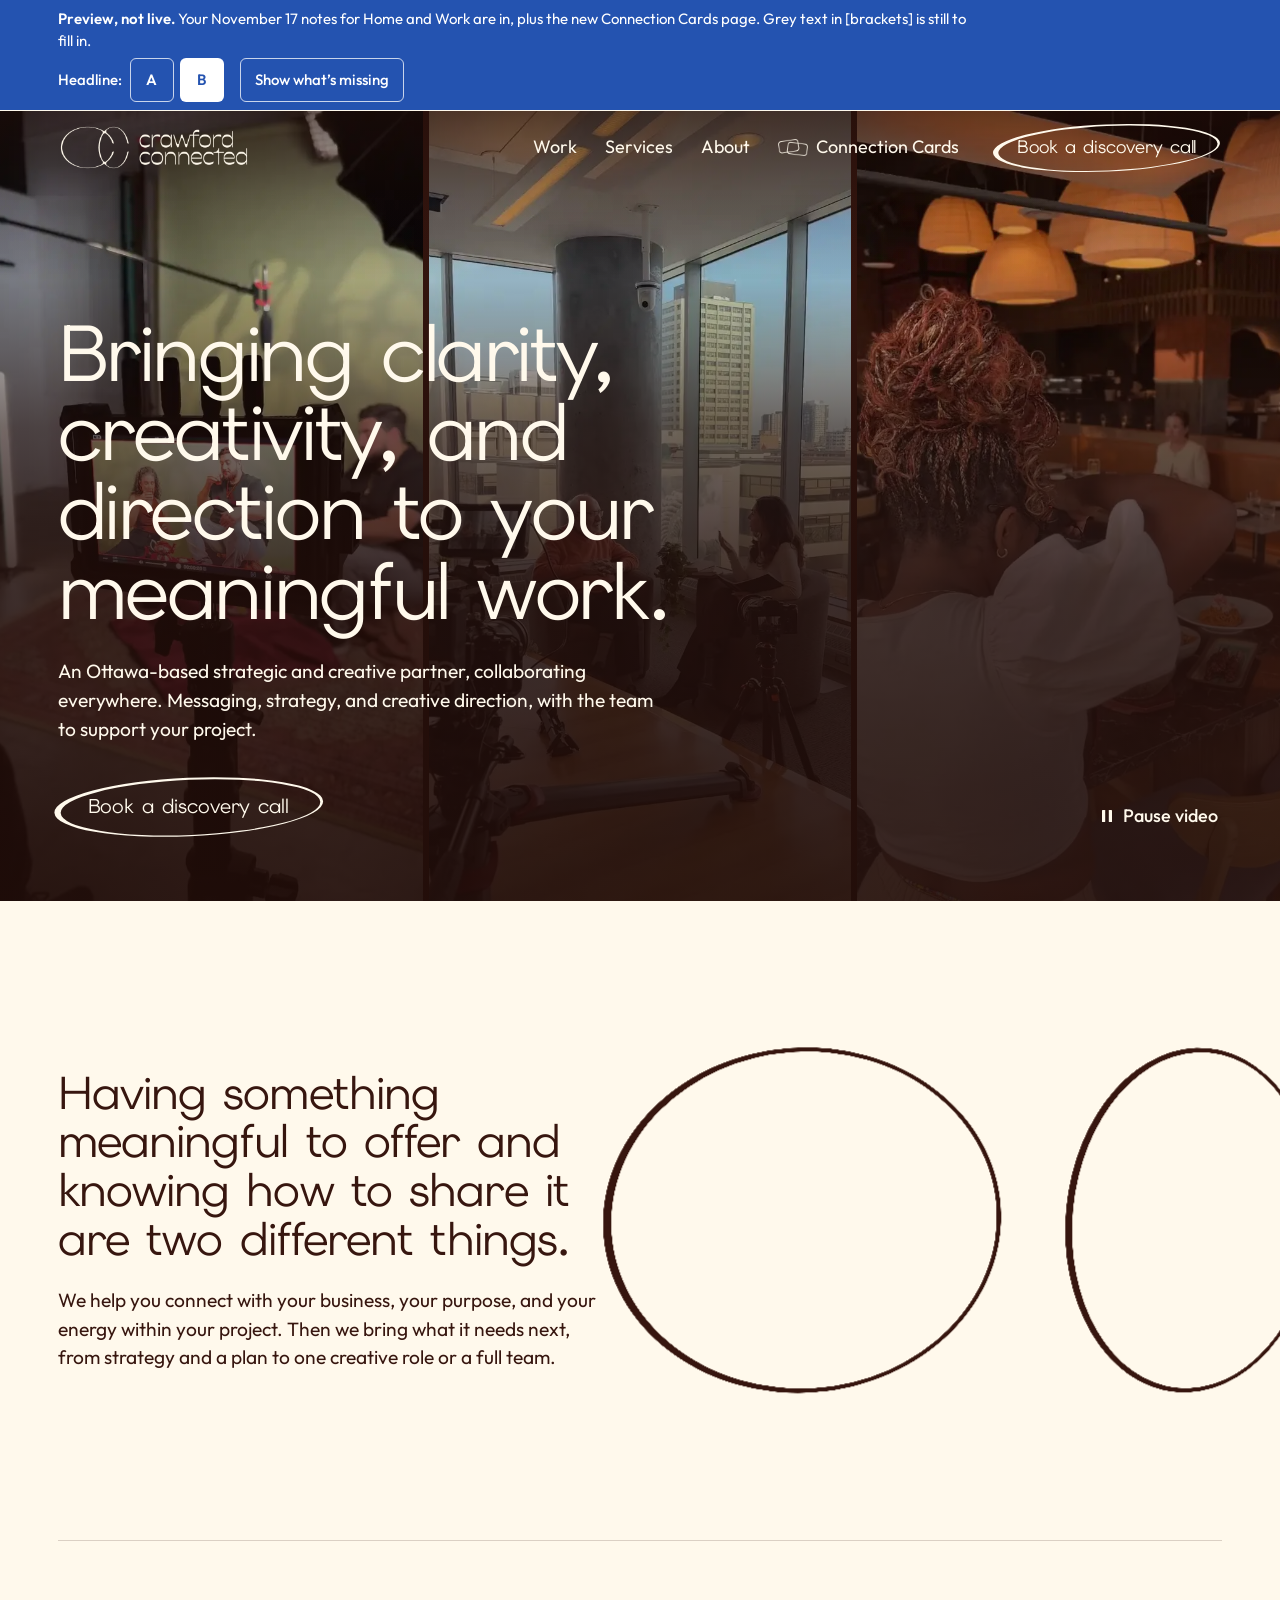
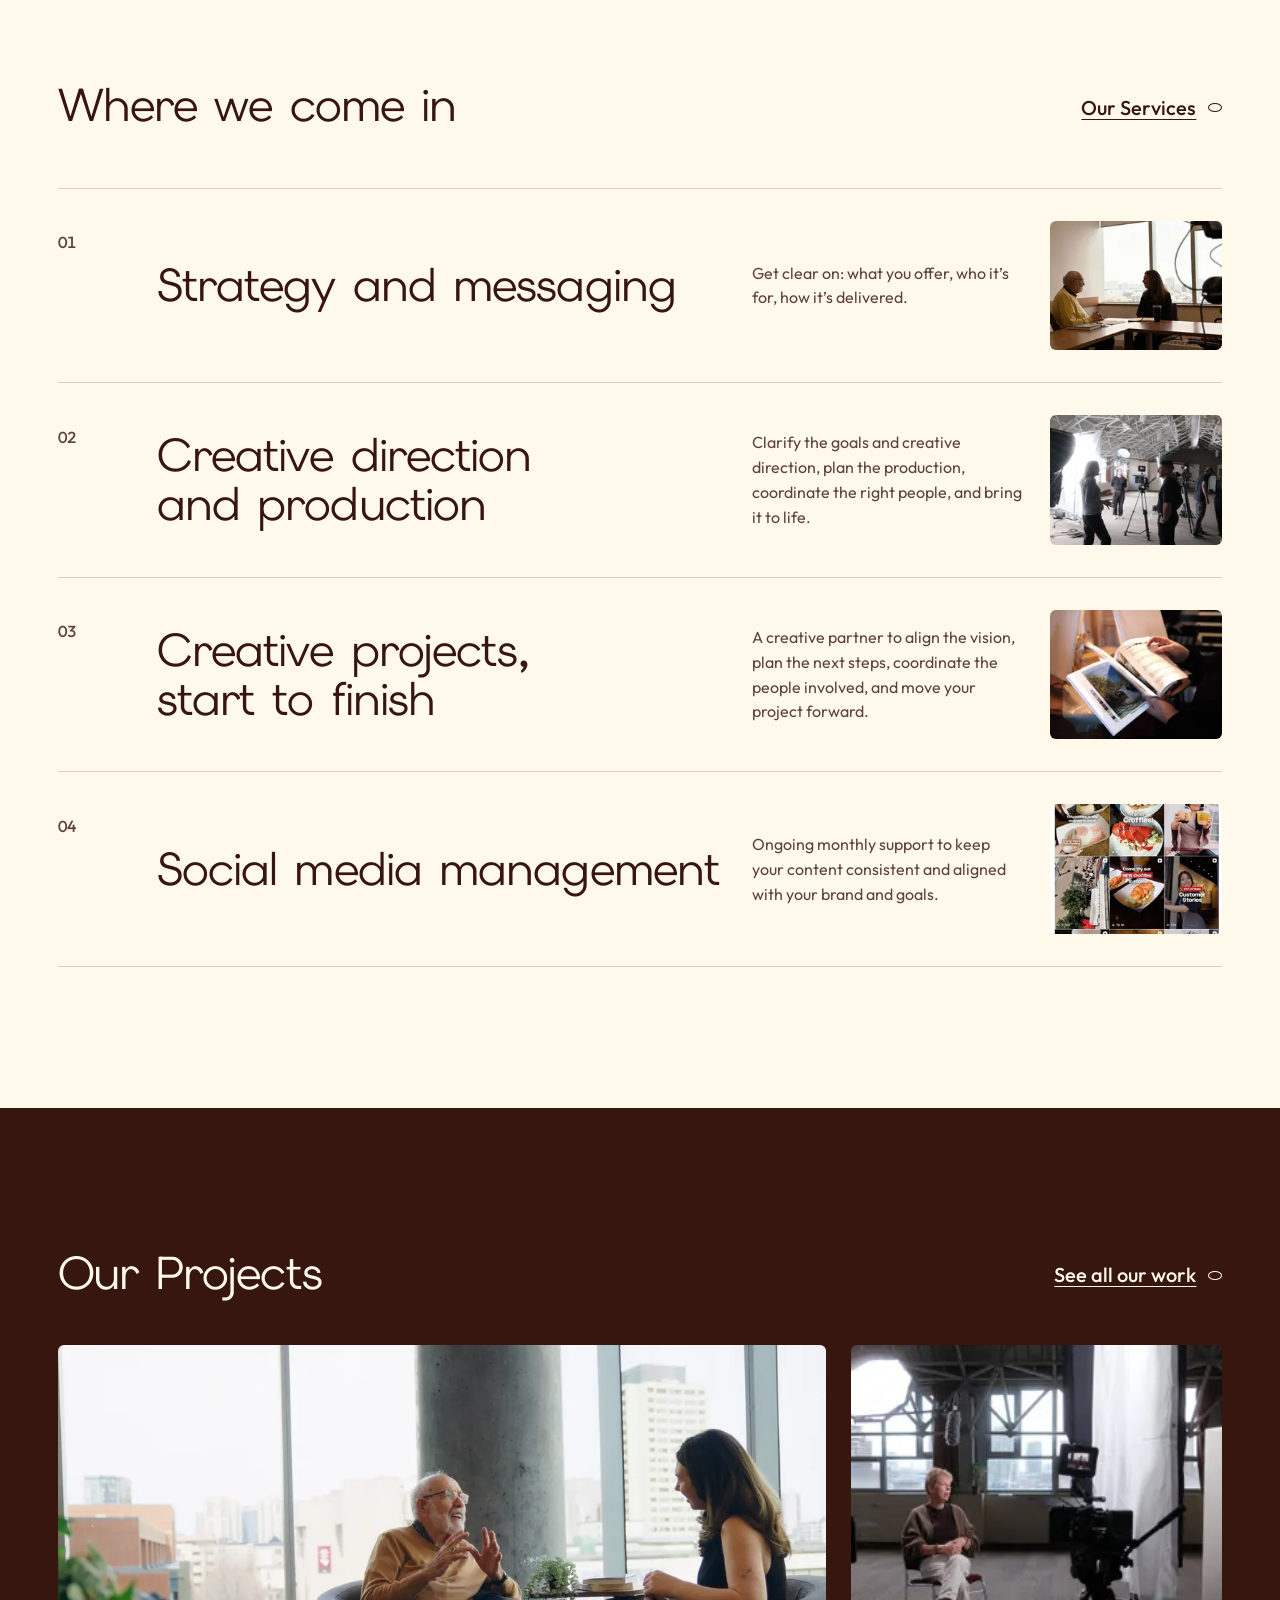
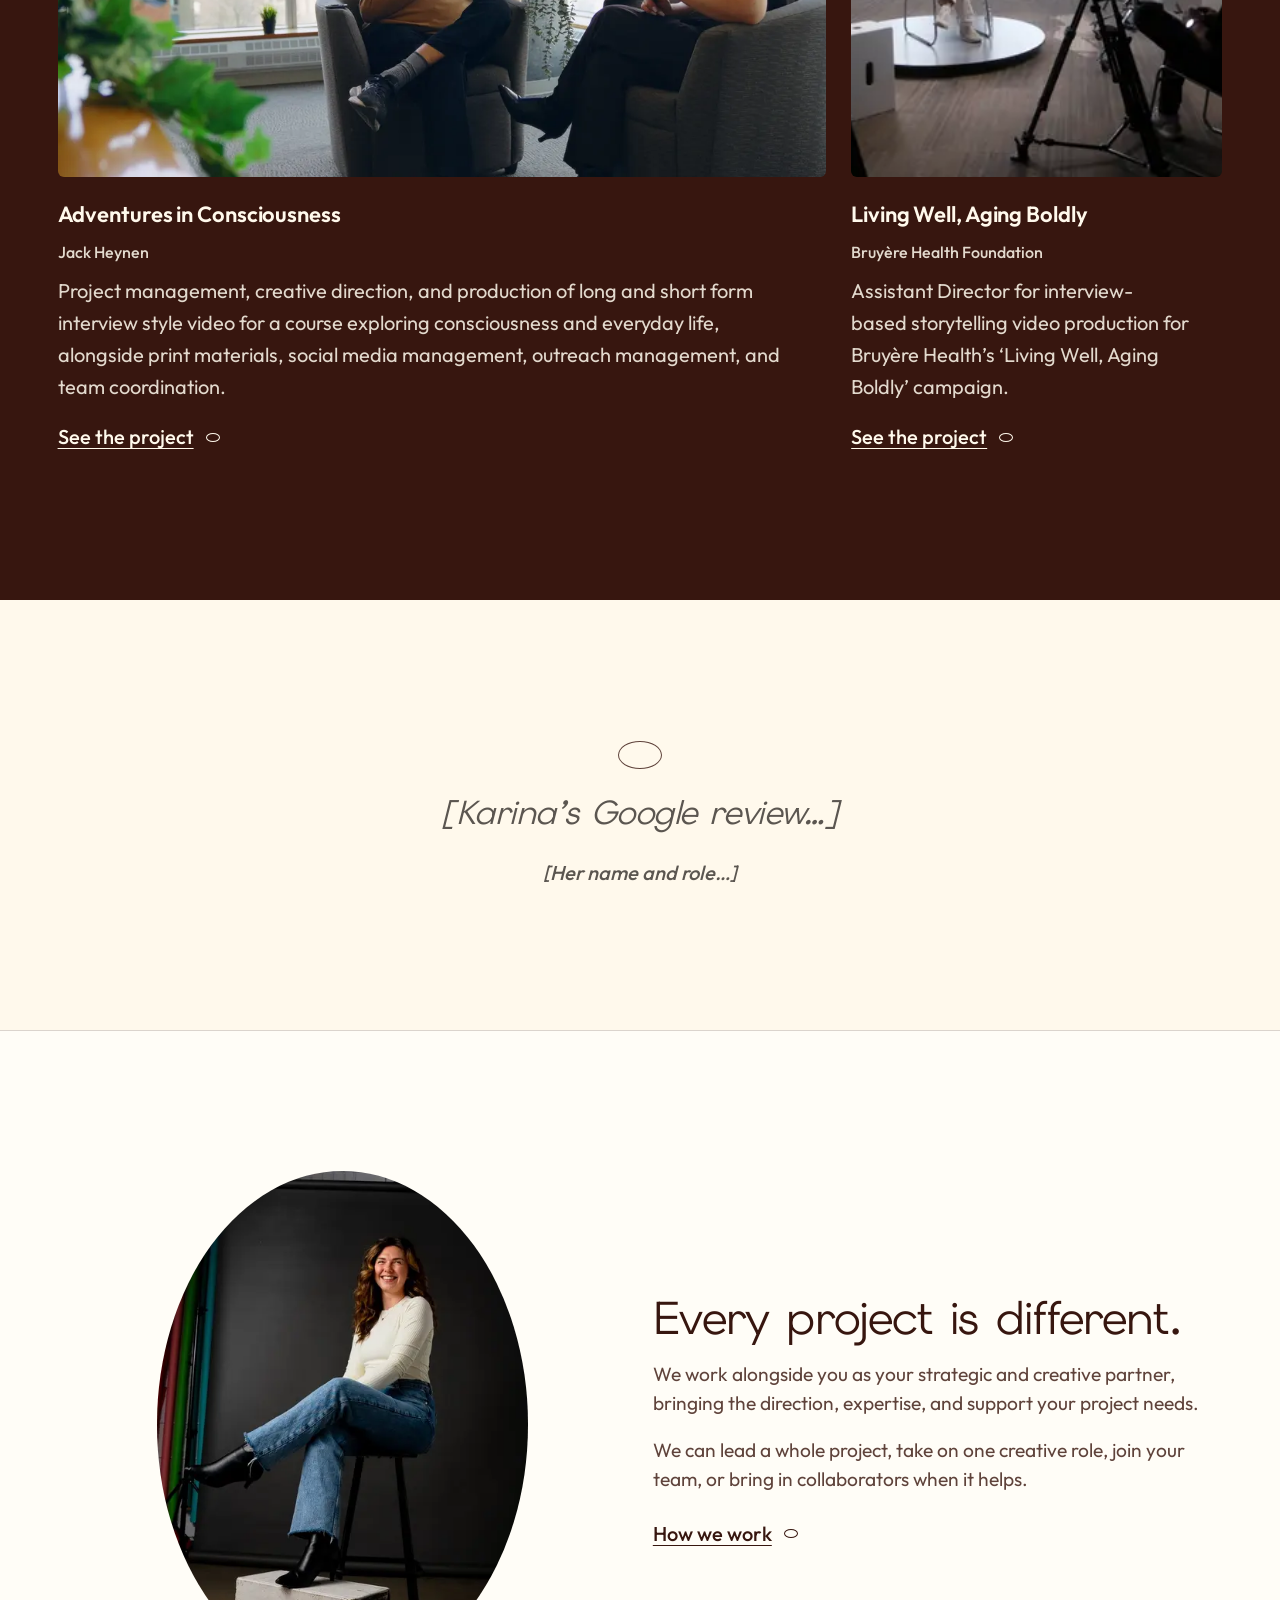
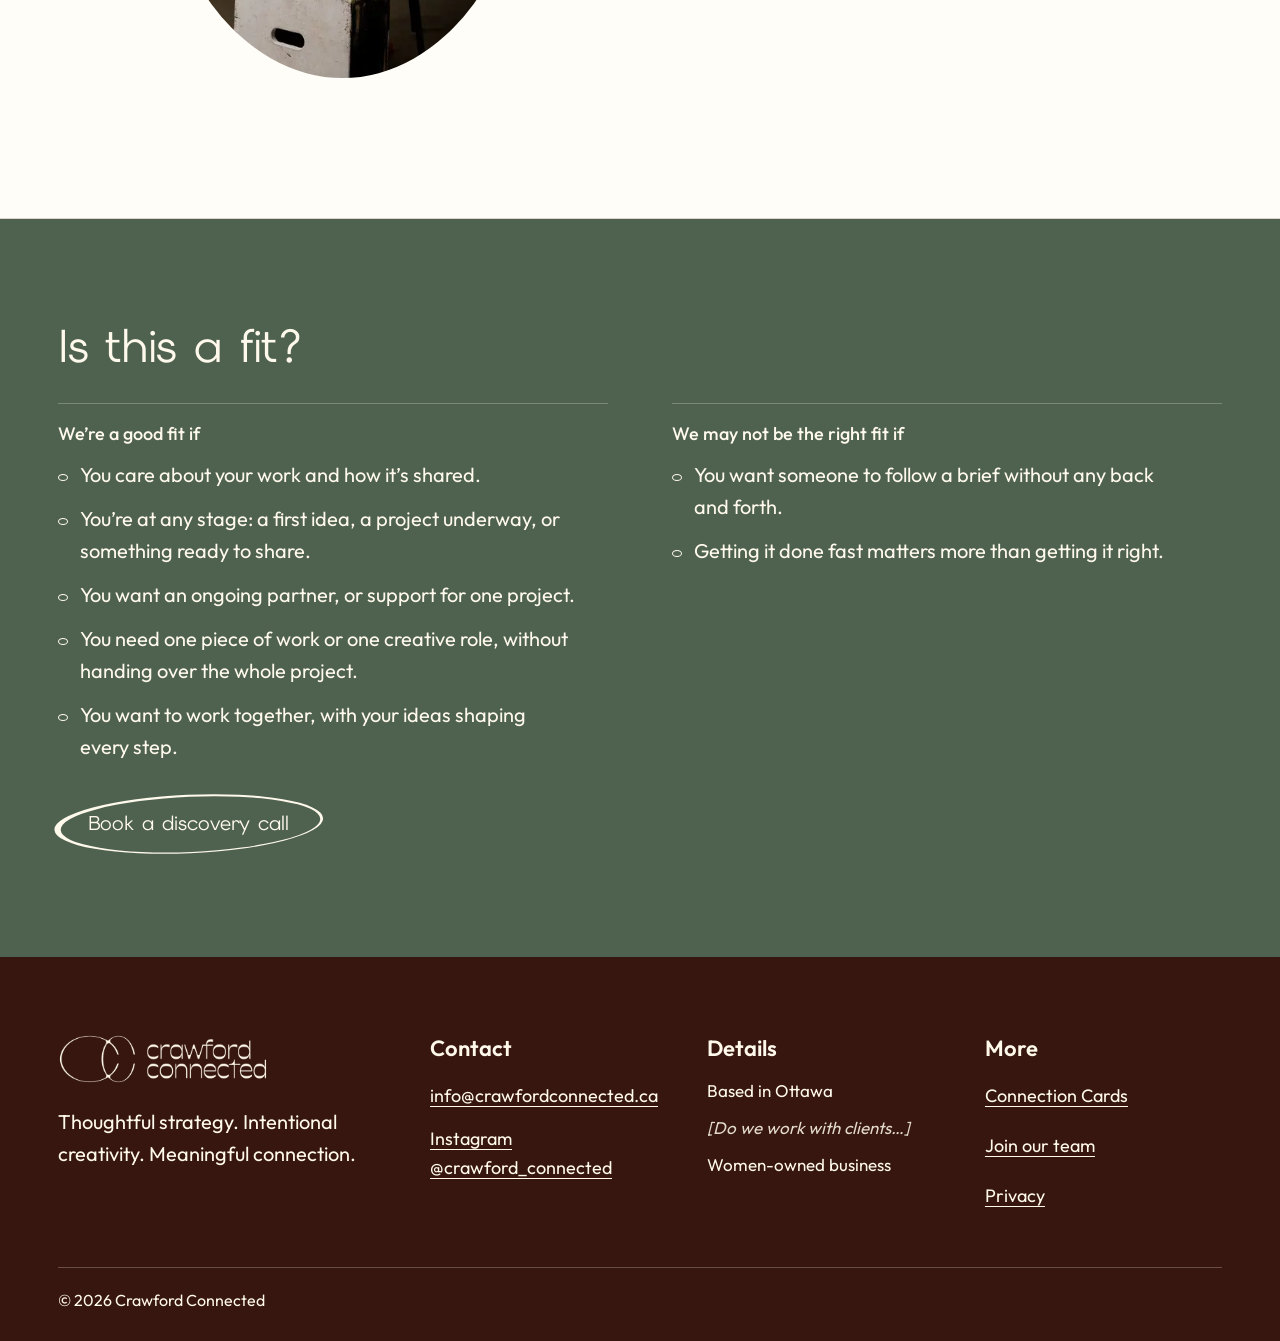
==== index.html @ d9bf5c2c "Crawford Connected website preview, version 3 (headline B)" ====
<!DOCTYPE html><html lang="en-CA" data-review="clean" data-headline="b"><head><meta charset="utf-8"><meta name="viewport" content="width=device-width, initial-scale=1, viewport-fit=cover"><script>try { if (localStorage.getItem('cc-review') === 'missing') document.documentElement.dataset.review = 'missing'; var h = localStorage.getItem('cc-hl'); if (h === 'a') delete document.documentElement.dataset.headline; if (h === 'b') document.documentElement.dataset.headline = 'b'; } catch (e) {}</script><title>Crawford Connected | Strategy and creative direction, Ottawa</title><meta name="description" content="A strategic and creative partner in Ottawa for brand messaging, marketing strategy and creative direction, from a whole project to one creative role."><link rel="canonical" href="https://crawfordconnected.ca/"><meta name="robots" content="noindex, nofollow"><meta property="og:type" content="website"><meta property="og:site_name" content="Crawford Connected"><meta property="og:locale" content="en_CA"><meta property="og:title" content="Crawford Connected | Strategy and creative direction, Ottawa"><meta property="og:description" content="A strategic and creative partner in Ottawa for brand messaging, marketing strategy and creative direction, from a whole project to one creative role."><meta property="og:url" content="https://crawfordconnected.ca/"><meta property="og:image" content="https://crawfordconnected.ca/_astro/share-allie-studio.Bz2gRNS8_ZN6owB.jpg"><meta property="og:image:width" content="1200"><meta property="og:image:height" content="630"><meta property="og:image:alt" content="Allie Crawford smiling on a stool in a photo studio"><meta name="twitter:card" content="summary_large_image"><meta name="theme-color" content="#fff9ec"><link rel="icon" type="image/png" sizes="32x32" href="./favicon-32.png"><link rel="icon" type="image/png" sizes="192x192" href="./favicon-192.png"><link rel="apple-touch-icon" href="./apple-touch-icon.png"><link rel="preload" href="./site-assets/elms-sans-latin-400-normal.DxMkYH23.woff2" as="font" type="font/woff2" crossorigin><link rel="preload" href="./site-assets/outfit-latin-400-normal.BGsTXAXT.woff2" as="font" type="font/woff2" crossorigin><style>.wordmark{-webkit-mask-image:url(./site-assets/logo-wordmark-mask.4lhsvhzJ_eD6WB.webp);mask-image:url(./site-assets/logo-wordmark-mask.4lhsvhzJ_eD6WB.webp)}.mark{-webkit-mask-image:url(./site-assets/logo-submark-mask.Dviby7W-_slocp.webp);mask-image:url(./site-assets/logo-submark-mask.Dviby7W-_slocp.webp)}.cards-mark{-webkit-mask-image:url(./site-assets/cards-mark-small-mask.2HnKetVo_Zdc4Ur.webp);mask-image:url(./site-assets/cards-mark-small-mask.2HnKetVo_Zdc4Ur.webp)}</style><script type="application/ld+json">{"@context":"https://schema.org","@type":"ProfessionalService","@id":"https://crawfordconnected.ca/#business","name":"Crawford Connected","url":"https://crawfordconnected.ca/","email":"info@crawfordconnected.ca","areaServed":{"@type":"City","name":"Ottawa"},"sameAs":["https://www.instagram.com/crawford_connected/"],"hasOfferCatalog":{"@type":"OfferCatalog","name":"Services","itemListElement":[{"@type":"Offer","itemOffered":{"@type":"Service","name":"Strategy and messaging"}},{"@type":"Offer","itemOffered":{"@type":"Service","name":"Creative direction and production"}},{"@type":"Offer","itemOffered":{"@type":"Service","name":"Creative projects, start to finish"}},{"@type":"Offer","itemOffered":{"@type":"Service","name":"Social media management"}}]}}</script><link rel="stylesheet" href="./site-assets/Base.Ds8pChG2.css"></head><body><a class="skip" href="#main">Skip to content</a><div class="preview-bar" role="region" aria-label="Preview notice" data-placeholder><div class="wrap"><p><strong>Preview, not live.</strong> Your November 17 notes for Home and Work are in, plus the new Connection Cards page. <span class="pv-clean">Grey text in [brackets] is still to fill in.</span><span class="pv-missing">Everything in blue is still to fill in.</span></p><div class="pv-tools"><div class="pv-headline" role="group" aria-label="Headline" hidden><span class="pv-headline__label" aria-hidden="true">Headline:</span><button type="button" class="pv-hl" data-hl="a" aria-pressed="true" aria-label="Headline A">A</button><button type="button" class="pv-hl" data-hl="b" aria-pressed="false" aria-label="Headline B">B</button></div><button class="pv-toggle" id="pv-toggle" type="button" aria-pressed="false">Show what’s missing</button></div></div></div><script type="module">var e=document.getElementById(`pv-toggle`),t=document.documentElement,n=()=>e?.setAttribute(`aria-pressed`,String(t.dataset.review===`missing`));e?.addEventListener(`click`,()=>{let e=t.dataset.review===`missing`?`clean`:`missing`;t.dataset.review=e;try{localStorage.setItem(`cc-review`,e)}catch{}n()}),n();var r=document.querySelector(`.pv-headline`),i=document.querySelector(`.hl--a`),a=document.querySelector(`.hl--b`);if(r&&i&&a){r.hidden=!1;let e=e=>{e===`b`?t.dataset.headline=`b`:delete t.dataset.headline,i.setAttribute(`aria-hidden`,String(e===`b`)),a.setAttribute(`aria-hidden`,String(e===`a`)),r.querySelectorAll(`button`).forEach(t=>t.setAttribute(`aria-pressed`,String(t.dataset.hl===e)));try{localStorage.setItem(`cc-hl`,e)}catch{}};e(t.dataset.headline===`b`?`b`:`a`),r.addEventListener(`click`,t=>{let n=t.target.closest(`button[data-hl]`);n&&e(n.dataset.hl)})}var o=document.querySelector(`.preview-bar`);if(o){let e=()=>t.style.setProperty(`--bar-h`,`${o.offsetHeight}px`);e(),`ResizeObserver`in window&&new ResizeObserver(e).observe(o)}</script><header class="site-header no-anim" id="site-header" data-clear><div class="wrap"><a class="brand" href="./index.html" aria-label="Crawford Connected, home"><span class="wordmark wordmark--head" aria-hidden="true"></span><span class="mark" aria-hidden="true"></span></a><nav class="nav" aria-label="Main"><a href="./work/index.html">Work</a><a href="./services/index.html">Services</a><a href="./about/index.html">About</a><a href="./connection-cards/index.html"><span class="cards-mark" aria-hidden="true"></span>Connection Cards</a></nav><a class="cta cta--sm head-cta" href="./start/index.html"><svg class="cta__ring" viewBox="0 0 240 72" preserveAspectRatio="none" aria-hidden="true"><path fill-rule="evenodd" d="M2 36a118 34 0 1 0 236 0a118 34 0 1 0 -236 0Z M7.5 36.5a114 32 0 1 0 228 0a114 32 0 1 0 -228 0Z"></path></svg><svg class="cta__echo" viewBox="0 0 120 72" preserveAspectRatio="none" aria-hidden="true"><path d="M115.2 25.5A58 34 0 1 0 115.2 46.5"></path></svg><span class="cta__text">Book a discovery call</span></a><details class="menu" id="menu"><summary class="menu__toggle" aria-label="Menu"><span class="menu__icon" aria-hidden="true"></span><span class="menu__word">Menu</span></summary><nav class="menu__panel" aria-label="Main, phone"><a href="./work/index.html">Work</a><a href="./services/index.html">Services</a><a href="./about/index.html">About</a><a href="./connection-cards/index.html"><span class="cards-mark" aria-hidden="true"></span>Connection Cards</a><a href="./start/index.html">Book a discovery call</a></nav></details></div></header><script type="module">var e=document.getElementById(`menu`);e&&(e.addEventListener(`click`,t=>{t.target.closest(`a`)&&(e.open=!1)}),document.addEventListener(`keydown`,t=>{t.key===`Escape`&&e.open&&(e.open=!1,e.querySelector(`summary`)?.focus())}));var t=document.getElementById(`site-header`);if(t&&t.hasAttribute(`data-clear`)){let e=()=>t.classList.toggle(`is-clear`,window.scrollY<8);e(),window.addEventListener(`scroll`,e,{passive:!0});let n=()=>setTimeout(()=>t.classList.remove(`no-anim`),150);document.readyState===`complete`?n():window.addEventListener(`load`,n)}</script><main id="main"><section class="hero" aria-labelledby="hero-title"><div class="hero__media" role="img" aria-label="Behind-the-scenes footage from our shoots: an interview set on a rug, Allie in conversation on camera, and a food shoot in a restaurant"><video class="hero__clip hero__clip--side" muted loop playsinline preload="none" poster="./video/hero-rug-set-poster.webp" data-src="./video/hero-rug-set.mp4"></video><video class="hero__clip hero__clip--main" muted loop playsinline preload="none" poster="./video/hero-allie-on-set-poster.webp" data-src="./video/hero-allie-on-set.mp4"></video><video class="hero__clip hero__clip--side hero__clip--last" muted loop playsinline preload="none" poster="./video/hero-restaurant-shoot-poster.webp" data-src="./video/hero-restaurant-shoot.mp4"></video></div><div class="hero__scrim" aria-hidden="true"></div><div class="wrap"><div class="hero__copy"><h1 id="hero-title" class="h1 hero__h1"><span class="hl hl--a">Behind every idea are people with something worth sharing.</span><span class="hl hl--b" aria-hidden="true">Bringing clarity, creativity, and direction to your meaningful work.</span></h1><p class="lead">An Ottawa-based strategic and creative partner, collaborating everywhere. Messaging, strategy, and creative direction, with the team to support your project.</p><a class="cta" href="./start/index.html"><svg class="cta__ring" viewBox="0 0 240 72" preserveAspectRatio="none" aria-hidden="true"><path fill-rule="evenodd" d="M2 36a118 34 0 1 0 236 0a118 34 0 1 0 -236 0Z M7.5 36.5a114 32 0 1 0 228 0a114 32 0 1 0 -228 0Z"></path></svg><svg class="cta__echo" viewBox="0 0 120 72" preserveAspectRatio="none" aria-hidden="true"><path d="M115.2 25.5A58 34 0 1 0 115.2 46.5"></path></svg><span class="cta__text">Book a discovery call</span></a></div></div><button class="hero__pause" id="hero-pause" type="button" aria-pressed="false" hidden><svg class="i-pause" viewBox="0 0 12 14" aria-hidden="true"><rect x="1" y="1" width="3.2" height="12" rx="0.6"></rect><rect x="7.8" y="1" width="3.2" height="12" rx="0.6"></rect></svg><svg class="i-play" viewBox="0 0 12 14" aria-hidden="true"><path d="M1.5 1.2v11.6c0 .5.5.8.9.5l8.6-5.8c.4-.3.4-.8 0-1.1L2.4.7c-.4-.3-.9 0-.9.5Z"></path></svg><span class="hero__pause-text">Pause video</span></button></section><section class="connect" aria-labelledby="connect-title"><div class="wrap"><div class="connect__text"><h2 id="connect-title" class="h2">Having something meaningful to offer and knowing how to share it are two different things.</h2><p>We help you connect with your business, your purpose, and your energy within your project. Then we bring what it needs next, from strategy and a plan to one creative role or a full team.</p></div><div class="stage" id="stage"><svg class="stage__svg" viewBox="90 10 820 540" role="img" aria-label="The Crawford Connected mark: two ovals that overlap and join"><defs><filter id="ink-web" x="-40%" y="-10%" width="180%" height="120%" color-interpolation-filters="sRGB"><feGaussianBlur in="SourceGraphic" stdDeviation="2.2" result="soft"></feGaussianBlur><feColorMatrix in="soft" type="matrix" values="1 0 0 0 0  0 1 0 0 0  0 0 1 0 0  0 0 0 14 -6"></feColorMatrix></filter><mask id="c-opening" maskUnits="userSpaceOnUse" x="480" y="-20" width="460" height="600"><rect x="480" y="-20" width="460" height="600" fill="#fff"></rect><rect x="842" y="246" width="80" height="68" fill="#000"></rect></mask></defs><g class="stage__ink" filter="url(#ink-web)"><g class="ring ring--say"><path fill-rule="evenodd" d="M110 280a300 260 0 1 0 600 0a300 260 0 1 0 -600 0Z M122 280a291 254 0 1 0 582 0a291 254 0 1 0 -582 0Z"></path></g><g class="ring ring--how"><path fill-rule="evenodd" mask="url(#c-opening)" d="M510 280a190 260 0 1 0 380 0a190 260 0 1 0 -380 0Z M520 280a182.5 254 0 1 0 365 0a182.5 254 0 1 0 -365 0Z"></path></g></g></svg></div></div></section><section class="section section--rule" aria-labelledby="services-title"><div class="wrap"><div class="section-head section-head--row"><h2 id="services-title" class="h2 reveal">Where we come in</h2><a class="text-link" href="./services/index.html">Our Services</a></div><ul class="index"><li><a class="index__row grid" href="./services/index.html#strategy-and-messaging"><span class="index__num" aria-hidden="true">01</span><h3 class="index__name">Strategy and messaging</h3><p class="index__text">Get clear on: what you offer, who it’s for, how it’s delivered.</p><figure class="photo index__photo"><img src="./site-assets/allie-window-table-conversation.B0Bo9uZO_Z1qdKuX.webp" srcset="./site-assets/allie-window-table-conversation.B0Bo9uZO_MPjOl.webp 240w, ./site-assets/allie-window-table-conversation.B0Bo9uZO_OQe1D.webp 480w, ./site-assets/allie-window-table-conversation.B0Bo9uZO_Z1qdKuX.webp 1800w" alt="Allie talking with a client across a table by a window" sizes="(max-width: 960px) 112px, 240px" loading="lazy" decoding="async" style="object-position: center 62%" width="1800" height="2400"></figure></a></li><li><a class="index__row grid" href="./services/index.html#creative-direction-and-production"><span class="index__num" aria-hidden="true">02</span><h3 class="index__name">Creative direction and production</h3><p class="index__text">Clarify the goals and creative direction, plan the production, coordinate the right people, and bring it to life.</p><figure class="photo index__photo"><img src="./site-assets/bruyere-crew-talking.BvM3B1vy_Z2maRrv.webp" srcset="./site-assets/bruyere-crew-talking.BvM3B1vy_1rsfCI.webp 240w, ./site-assets/bruyere-crew-talking.BvM3B1vy_1e06Q8.webp 480w, ./site-assets/bruyere-crew-talking.BvM3B1vy_Z2maRrv.webp 2400w" alt="The crew talking between takes, with a camera on a tripod and lights behind them" sizes="(max-width: 960px) 112px, 240px" loading="lazy" decoding="async" width="2400" height="1600"></figure></a></li><li><a class="index__row grid" href="./services/index.html#creative-projects"><span class="index__num" aria-hidden="true">03</span><h3 class="index__name">Creative projects, start to finish</h3><p class="index__text">A creative partner to align the vision, plan the next steps, coordinate the people involved, and move your project forward.</p><figure class="photo index__photo"><img src="./site-assets/gamal-book-in-hands.CRgwibUC_1G6tsR.webp" srcset="./site-assets/gamal-book-in-hands.CRgwibUC_ZAMPEg.webp 240w, ./site-assets/gamal-book-in-hands.CRgwibUC_Z1wrWib.webp 480w, ./site-assets/gamal-book-in-hands.CRgwibUC_1G6tsR.webp 2400w" alt="Hands opening one of Gamal Rahman's landscape painting books to a page of colour swatches and a painted waterfall" sizes="(max-width: 960px) 112px, 240px" loading="lazy" decoding="async" width="2400" height="1600"></figure></a></li><li><a class="index__row grid" href="./services/index.html#social-media-management"><span class="index__num" aria-hidden="true">04</span><h3 class="index__name">Social media management</h3><p class="index__text">Ongoing monthly support to keep your content consistent and aligned with your brand and goals.</p><figure class="photo index__photo"><img src="./site-assets/xingfutang-instagram-grid.6y2fBG4W_1DnCK5.webp" srcset="./site-assets/xingfutang-instagram-grid.6y2fBG4W_Z2kG2Ma.webp 240w, ./site-assets/xingfutang-instagram-grid.6y2fBG4W_Ed7Hc.webp 480w, ./site-assets/xingfutang-instagram-grid.6y2fBG4W_1DnCK5.webp 1304w" alt="The Xing Fu Tang Ottawa Instagram grid, with drinks, desserts, staff and event posts" sizes="(max-width: 960px) 112px, 240px" loading="lazy" decoding="async" style="object-position: center 20%" width="1304" height="2333"></figure></a></li></ul></div></section><section class="section band--ink home-projects" aria-labelledby="work-title"><div class="wrap"><div class="section-head section-head--row"><h2 id="work-title" class="h2 reveal">Our Projects</h2><a class="text-link" href="./work/index.html">See all our work</a></div><div class="hp grid" data-count="2"><article class="hp__card"><a class="hp__media" href="./work/index.html#adventures-in-consciousness" tabindex="-1" aria-hidden="true"><figure class="photo"><img src="./site-assets/adventures-jack-interview-window.CwI10BXO_Z1rwfWo.webp" srcset="./site-assets/adventures-jack-interview-window.CwI10BXO_Z1WXILl.webp 320w, ./site-assets/adventures-jack-interview-window.CwI10BXO_1XfuBl.webp 480w, ./site-assets/adventures-jack-interview-window.CwI10BXO_1wHjUk.webp 640w, ./site-assets/adventures-jack-interview-window.CwI10BXO_16a9ej.webp 800w, ./site-assets/adventures-jack-interview-window.CwI10BXO_ZT41XM.webp 1080w, ./site-assets/adventures-jack-interview-window.CwI10BXO_SwC3r.webp 1440w, ./site-assets/adventures-jack-interview-window.CwI10BXO_Z1rwfWo.webp 2400w" alt="Jack Heynen talking with his interviewer in armchairs by a tall window, a small table and plant between them" sizes="(max-width: 960px) calc(100vw - 40px), (max-width: 1280px) 64vw, 840px" loading="lazy" decoding="async" style="object-position: center 40%" width="2400" height="1350"></figure></a><div class="hp__text"><h3 class="h3">Adventures in Consciousness</h3><p class="label">Jack Heynen</p><p>Project management, creative direction, and production of long and short form interview style video for a course exploring consciousness and everyday life, alongside print materials, social media management, outreach management, and team coordination.</p><a class="text-link" href="./work/index.html#adventures-in-consciousness" aria-label="See the project: Adventures in Consciousness">See the project</a></div></article><article class="hp__card"><a class="hp__media" href="./work/index.html#bruyere-health-foundation" tabindex="-1" aria-hidden="true"><figure class="photo"><img src="./site-assets/bruyere-interview-set.D2X_PwAR_Zxnm7l.webp" srcset="./site-assets/bruyere-interview-set.D2X_PwAR_ZqOqmG.webp 320w, ./site-assets/bruyere-interview-set.D2X_PwAR_14C8sf.webp 480w, ./site-assets/bruyere-interview-set.D2X_PwAR_Z19s2NL.webp 640w, ./site-assets/bruyere-interview-set.D2X_PwAR_Z14H9lA.webp 800w, ./site-assets/bruyere-interview-set.D2X_PwAR_2wMcRQ.webp 1080w, ./site-assets/bruyere-interview-set.D2X_PwAR_Z2kD0br.webp 1440w, ./site-assets/bruyere-interview-set.D2X_PwAR_Zxnm7l.webp 2400w" alt="A woman seated on a round platform for an interview, with cameras and a crew member in front of her" sizes="(max-width: 960px) calc(100vw - 40px), (max-width: 1280px) 32vw, 410px" loading="lazy" decoding="async" style="object-position: center 55%" width="2400" height="1600"></figure></a><div class="hp__text"><h3 class="h3">Living Well, Aging Boldly</h3><p class="label">Bruyère Health Foundation</p><p>Assistant Director for interview-based storytelling video production for Bruyère Health’s ‘Living Well, Aging Boldly’ campaign.</p><a class="text-link" href="./work/index.html#bruyere-health-foundation" aria-label="See the project: Living Well, Aging Boldly">See the project</a></div></article></div></div></section><section class="section testimonial" aria-label="What a client says"><div class="wrap"><figure class="testimonial__box"><span class="testimonial__mark" aria-hidden="true"></span><blockquote class="statement"><p><span class="fill" data-placeholder><span class="fill-full">[Karina’s Google review, word for word, once she says yes]</span><span class="fill-short" aria-hidden="true">[Karina’s Google review…]</span></span></p></blockquote><figcaption class="testimonial__by"><span class="testimonial__name"><span class="fill" data-placeholder><span class="fill-full">[Her name and role, as she’d like them shown]</span><span class="fill-short" aria-hidden="true">[Her name and role…]</span></span></span></figcaption></figure></div></section><section class="duo band--soft" aria-labelledby="team-title"><div class="wrap grid"><figure class="photo photo--oval duo__photo"><img src="./site-assets/allie-studio-portrait-oval-2026.BJFxdz4C_ZWtMB5.webp" srcset="./site-assets/allie-studio-portrait-oval-2026.BJFxdz4C_1iKJch.webp 320w, ./site-assets/allie-studio-portrait-oval-2026.BJFxdz4C_ZAY6hc.webp 480w, ./site-assets/allie-studio-portrait-oval-2026.BJFxdz4C_Z190UBI.webp 640w, ./site-assets/allie-studio-portrait-oval-2026.BJFxdz4C_L7P5w.webp 800w, ./site-assets/allie-studio-portrait-oval-2026.BJFxdz4C_ZWtMB5.webp 1058w" alt="Allie Crawford smiling on a stool in a photo studio" sizes="(max-width: 960px) 340px, 400px" loading="lazy" decoding="async" width="1058" height="1443"></figure><div class="duo__copy"><h2 id="team-title" class="h2">Every project is different.</h2><p class="lead">We work alongside you as your strategic and creative partner, bringing the direction, expertise, and support your project needs.</p><p class="lead">We can lead a whole project, take on one creative role, join your team, or bring in collaborators when it helps.</p><a class="text-link" href="./about/index.html">How we work</a></div></div></section><section class="close band--moss" aria-labelledby="fit-title"><div class="wrap"><h2 id="fit-title" class="h2">Is this a fit?</h2><div class="fit"><div class="fit__col"><h3 class="h4">We’re a good fit if</h3><ul class="dots"><li><span>You care about your work and how it’s shared.</span></li><li><span>You’re at any stage: a first idea, a project underway, or something ready to share.</span></li><li><span>You want an ongoing partner, or support for one project.</span></li><li><span>You need one piece of work or one creative role, without handing over the whole project.</span></li><li><span>You want to work together, with your ideas shaping every step.</span></li></ul></div><div class="fit__col"><h3 class="h4">We may not be the right fit if</h3><ul class="dots"><li><span>You want someone to follow a brief without any back and forth.</span></li><li><span>Getting it done fast matters more than getting it right.</span></li></ul></div></div><a class="cta" href="./start/index.html"><svg class="cta__ring" viewBox="0 0 240 72" preserveAspectRatio="none" aria-hidden="true"><path fill-rule="evenodd" d="M2 36a118 34 0 1 0 236 0a118 34 0 1 0 -236 0Z M7.5 36.5a114 32 0 1 0 228 0a114 32 0 1 0 -228 0Z"></path></svg><svg class="cta__echo" viewBox="0 0 120 72" preserveAspectRatio="none" aria-hidden="true"><path d="M115.2 25.5A58 34 0 1 0 115.2 46.5"></path></svg><span class="cta__text">Book a discovery call</span></a></div></section></main><footer class="footer"><div class="wrap"><div class="footer__grid"><div class="footer__brand"><span class="wordmark" role="img" aria-label="Crawford Connected"></span><p>Thoughtful strategy. Intentional creativity. Meaningful connection.</p></div><div class="footer__col"><h2 class="h4">Contact</h2><a href="mailto:info@crawfordconnected.ca">info@crawfordconnected.ca</a><a href="https://www.instagram.com/crawford_connected/">Instagram @crawford_connected</a></div><div class="footer__col"><h2 class="h4">Details</h2><span>Based in Ottawa</span><span><span class="fill" data-placeholder><span class="fill-full">[Do we work with clients outside Ottawa? If so, where?]</span><span class="fill-short" aria-hidden="true">[Do we work with clients…]</span></span></span><span>Women-owned business</span></div><div class="footer__col"><h2 class="h4">More</h2><a href="./connection-cards/index.html">Connection Cards</a><a href="./start/index.html#join-team">Join our team</a><a href="./privacy/index.html">Privacy</a></div></div><div class="footer__legal"><span>© 2026 Crawford Connected</span></div></div></footer></body></html><script type="module">var e=Array.from(document.querySelectorAll(`.hero__clip`)),t=document.getElementById(`hero-pause`),n=t?.querySelector(`.hero__pause-text`),r=window.matchMedia(`(prefers-reduced-motion: reduce)`).matches,i=e=>getComputedStyle(e).display!==`none`;function a(){e.forEach(e=>{i(e)?(!r&&!e.getAttribute(`src`)&&e.dataset.src&&(e.src=e.dataset.src),r?e.pause():(e.muted=!0,e.play().catch(()=>{}))):e.pause()}),t?.setAttribute(`aria-pressed`,String(r)),n&&(n.textContent=r?`Play video`:`Pause video`)}t&&(t.hidden=!1,t.addEventListener(`click`,()=>{r=!r,a()})),[`(max-width: 1024px)`,`(max-width: 600px)`].forEach(e=>window.matchMedia(e).addEventListener(`change`,a)),a();</script><script type="module" src="./site-assets/index.astro_astro_type_script_index_1_lang.DOwIWaUc.js"></script>
---- site-assets/Base.Ds8pChG2.css ----
@font-face{font-family:Elms Sans;font-style:normal;font-display:swap;font-weight:400;src:url(elms-sans-latin-400-normal.DxMkYH23.woff2)format("woff2"),url(elms-sans-latin-400-normal.G1Rh0PHe.woff)format("woff")}@font-face{font-family:Outfit;font-style:normal;font-display:swap;font-weight:400;src:url(outfit-latin-400-normal.BGsTXAXT.woff2)format("woff2"),url(outfit-latin-400-normal.DMwTpYkH.woff)format("woff")}@font-face{font-family:Outfit;font-style:normal;font-display:swap;font-weight:500;src:url(outfit-latin-500-normal.DKnIMDSk.woff2)format("woff2"),url(outfit-latin-500-normal.ClnHRwRh.woff)format("woff")}@font-face{font-family:Outfit;font-style:normal;font-display:swap;font-weight:600;src:url(outfit-latin-600-normal.B7SfZ07L.woff2)format("woff2"),url(outfit-latin-600-normal.BEfTtDA7.woff)format("woff")}:root{--paper:#fff9ec;--field:#fffdf7;--ink:#37160f;--ink-soft:#5f433b;--paper-soft:#fff9ecdb;--sky:#ccdde6;--wash:#37160f0f;--moss:#4f6250;--moss-deep:#3e4e40;--rule:#37160f2e;--rule-on-dark:#fff9ec3d;--scrim:33, 13, 9;--ph-mark:#2453b0;--ph-bg:#e7edfa;--ph-line:#9db3e3;--ph-grey:#5b5650;--display:"Elms Sans", "Outfit", ui-sans-serif, system-ui, sans-serif;--text:"Outfit", ui-sans-serif, system-ui, -apple-system, "Segoe UI", sans-serif;--fs-display:clamp(2.75rem, 6.2vw, 5.5rem);--fs-h2:clamp(2rem, 3.6vw, 3.25rem);--fs-statement:clamp(1.5rem, 2.6vw, 2.25rem);--fs-lead:clamp(1.1875rem, 1.5vw, 1.4375rem);--fs-h3:1.375rem;--fs-body:clamp(1.125rem, 1.05rem + .3vw, 1.25rem);--fs-label:1rem;--s1:4px;--s2:8px;--s3:12px;--s4:16px;--s5:24px;--s6:32px;--s7:48px;--s8:64px;--s9:96px;--s10:128px;--s11:160px;--section:clamp(88px, 11vw, 168px);--section-tight:clamp(56px, 7vw, 104px);--gutter:clamp(20px, 4.5vw, 64px);--col-gap:clamp(16px, 2vw, 32px);--max:1280px;--max-wide:1560px;--header-h:76px;--bar-h:0px;--r-small:6px;--ease:cubic-bezier(.2, .7, .2, 1);color-scheme:light;accent-color:var(--moss);scrollbar-color:var(--ink-soft) var(--paper)}:root:has(.preview-bar){--bar-h:48px}html{scroll-behavior:smooth;-webkit-text-size-adjust:100%;scroll-padding-top:96px}body{background:var(--paper);color:var(--ink);font-family:var(--text);font-size:var(--fs-body);-webkit-font-smoothing:antialiased;margin:0;line-height:1.6}::selection{background:var(--sky);color:var(--ink)}h1,h2,h3,h4,p,ul,ol,dl,dd,figure,fieldset,blockquote{margin:0}ul,ol{padding:0;list-style:none}li{text-wrap:pretty}a{color:inherit;text-underline-offset:.22em;text-decoration-thickness:1px}img,svg,video{max-width:100%}main{overflow-x:clip}[hidden]{display:none!important}.wrap{max-width:var(--max);padding-left:max(var(--gutter), env(safe-area-inset-left,0px));padding-right:max(var(--gutter), env(safe-area-inset-right,0px));margin-inline:auto}.wrap--wide{max-width:var(--max-wide)}.grid{column-gap:var(--col-gap);grid-template-columns:repeat(12,minmax(0,1fr));display:grid}.grid>*{min-width:0}.skip{z-index:50;background:var(--ink);color:var(--paper);padding:12px 18px;position:absolute;top:-80px;left:12px}.skip:focus{top:12px}.vh{clip:rect(0 0 0 0);white-space:nowrap;width:1px;height:1px;position:absolute;overflow:hidden}.h1{font-family:var(--display);font-weight:400;font-size:var(--fs-display);letter-spacing:-.03em;word-spacing:-.04em;text-wrap:balance;line-height:1}.h2{font-family:var(--display);font-weight:400;font-size:var(--fs-h2);letter-spacing:-.02em;word-spacing:-.04em;text-wrap:balance;line-height:1.06}.statement{font-family:var(--display);font-weight:400;font-size:var(--fs-statement);letter-spacing:-.015em;word-spacing:-.04em;text-wrap:balance;max-width:34ch;line-height:1.2}.h3{font-weight:600;font-size:var(--fs-h3);letter-spacing:-.005em;text-wrap:balance;line-height:1.25}.h4{font-size:1.125rem;font-weight:500;line-height:1.3}.label{font-weight:500;font-size:var(--fs-label);color:var(--ink-soft);line-height:1.4}p{text-wrap:pretty;max-width:62ch}dd{text-wrap:pretty}.lead{font-size:var(--fs-lead);color:var(--ink-soft);line-height:1.5}.small{font-size:1rem}.soft{color:var(--ink-soft)}:focus-visible{outline:2px solid var(--ink);outline-offset:3px}.band--ink{background:var(--ink);color:var(--paper)}.band--ink :is(.lead,.soft,.label,p){color:var(--paper-soft)}.band--ink :focus-visible{outline-color:var(--paper)}.band--ink .dots li:before{border-color:var(--paper)}.band--ink .fill{color:inherit;background:#fff9ec24;border-bottom-color:currentColor}.text-link{align-items:center;gap:12px;min-height:44px;font-weight:500;text-decoration:underline 1px;display:inline-flex}.text-link:after{content:"";box-sizing:border-box;width:14px;height:9px;transition:transform .3s var(--ease);border:1.4px solid;border-radius:50%;flex:none}@media (hover:hover){.text-link:hover:after{transform:translate(4px)}}.cta{box-sizing:border-box;min-height:62px;color:inherit;font:400 1.25rem/1.1 var(--display);letter-spacing:-.005em;word-spacing:-.04em;white-space:nowrap;place-items:center;padding:14px 36px 16px;text-decoration:none;display:inline-grid;position:relative}.cta--sm{min-height:50px;padding:10px 26px 12px;font-size:1.125rem}.cta__text{position:relative}.cta__ring{fill:currentColor;width:100%;height:100%;transition:transform .45s var(--ease);position:absolute;inset:0;overflow:visible;transform:rotate(-2.5deg)}.cta__echo{fill:none;stroke:currentColor;stroke-width:1.6px;vector-effect:non-scaling-stroke;opacity:0;width:44%;height:88%;transition:opacity .3s ease, transform .5s var(--ease);position:absolute;top:6%;right:-20%;overflow:visible;transform:translate(-16px)}.cta:focus-visible{outline-offset:6px;border-radius:50%;outline:2px solid}.cta:focus-visible .cta__echo{opacity:1;transform:none}@media (hover:hover){.cta:hover .cta__ring{transform:rotate(.5deg)}.cta:hover .cta__echo{opacity:1;transform:none}}.oval-btn{background:var(--moss);min-height:66px;color:var(--paper);font:400 1.25rem/1 var(--display);word-spacing:-.04em;cursor:pointer;border:0;border-radius:50%;place-items:center;padding:0 44px;transition:background-color .2s;display:inline-grid}.oval-btn:hover{background:var(--moss-deep)}.oval-btn:focus-visible{outline-offset:5px}.dots{gap:8px;display:grid}.dots li{align-items:baseline;gap:12px;display:flex}.dots li:before{content:"";border:1.3px solid var(--ink-soft);box-sizing:border-box;border-radius:50%;flex:none;width:10px;height:7px;transform:translateY(-1px)}.photo{border-radius:var(--r-small);background:var(--wash);max-width:100%;margin:0;position:relative;overflow:hidden}.photo img{object-fit:cover;width:100%;height:100%;display:block}.photo--45{aspect-ratio:4/5}.photo--34{aspect-ratio:3/4}.photo--32{aspect-ratio:3/2}.photo--169{aspect-ratio:16/9}.photo--oval{aspect-ratio:11/15;border-radius:50%}.preview-bar{background:var(--ph-mark);color:#fff;font-size:.9375rem;line-height:1.45}.preview-bar .wrap{flex-wrap:wrap;justify-content:space-between;align-items:center;gap:6px 20px;padding-block:8px;display:flex}.preview-bar p{max-width:92ch}.pv-toggle{color:#fff;cursor:pointer;border-radius:var(--r-small);min-height:44px;font:500 .9375rem/1 var(--text);background:0 0;border:1px solid #ffffffbf;padding:0 14px}.pv-toggle[aria-pressed=true]{color:var(--ph-mark);background:#fff}.pv-tools{flex-wrap:wrap;align-items:center;gap:8px 16px;display:flex}.pv-headline{align-items:center;gap:6px;display:inline-flex}.pv-headline__label{margin-right:2px;font-weight:500}.pv-hl{color:#fff;cursor:pointer;border-radius:var(--r-small);min-width:44px;min-height:44px;font:600 .9375rem/1 var(--text);background:0 0;border:1px solid #ffffffbf;padding:0 10px}.pv-hl[aria-pressed=true]{color:var(--ph-mark);background:#fff}.pv-hl:focus-visible,.pv-toggle:focus-visible{outline-offset:2px;outline:2px solid #fff}html[data-review=clean] .pv-missing,html:not([data-review=clean]) .pv-clean{display:none}.fill{border-bottom:1px dashed var(--ph-mark);color:var(--ph-mark);-webkit-box-decoration-break:clone;box-decoration-break:clone;background:#2453b014;border-radius:2px;padding:0 .15em}.band--moss .fill,.footer .fill,.hero .fill,.link-band .fill{color:inherit;background:#fff9ec24;border-bottom-color:currentColor}.fill-short{display:none}.tag{border:1px dashed var(--ph-mark);border-radius:var(--r-small);background:var(--ph-bg);min-height:30px;color:var(--ph-mark);font:500 1rem/1.2 var(--text);place-self:start;align-items:center;gap:8px;padding:4px 10px;display:inline-flex}.ph{background:repeating-linear-gradient(135deg, #2453b024 0 1px, transparent 1px 14px), var(--ph-bg);color:var(--ph-mark);place-items:center;display:grid}.ph-inner{text-align:center;justify-items:center;gap:8px;max-width:34ch;padding:20px;display:grid}.ph-icon{fill:none;stroke:currentColor;stroke-width:1.5px;width:30px;height:30px}.ph-tag{font:600 1rem/1 var(--text);letter-spacing:.04em;background:var(--paper);border:1px dashed var(--ph-mark);border-radius:var(--r-small);padding:7px 9px}.ph-cap{font-size:1rem;line-height:1.4}html[data-review=clean] .fill{color:var(--ph-grey);background:0 0;border:0;padding:0;font-style:italic}html[data-review=clean] :is(.band--moss,.footer,.hero,.link-band,.cc-close) .fill{color:inherit;opacity:.86}html[data-review=clean] .fill-short{display:inline}html[data-review=clean] .fill:has(.fill-short)>.fill-full{clip:rect(0 0 0 0);white-space:nowrap;width:1px;height:1px;position:absolute;overflow:hidden}html[data-review=clean] .tag{border-color:var(--ph-grey);color:var(--ph-grey);background:0 0}html[data-review=clean] .ph{background:var(--wash);color:var(--ink-soft)}html[data-review=clean] :is(.ph-cap,.ph-icon){display:none}html[data-review=clean] .ph-tag{color:var(--ink-soft);letter-spacing:.06em;background:0 0;border:0;padding:0}.site-header{top:env(safe-area-inset-top,0px);z-index:10;background:var(--paper);border-bottom:1px solid var(--rule);color:var(--ink);transition:background-color .35s,border-color .35s,color .35s;position:sticky;overflow:clip visible}.site-header.no-anim{transition:none}.site-header.is-clear:not(:has(.menu[open])){color:var(--paper);background:0 0;border-color:#0000}.site-header.is-clear :focus-visible{outline-color:var(--paper)}.site-header .wrap{min-height:var(--header-h);align-items:center;gap:20px;display:flex}.brand{min-height:44px;color:inherit;align-items:center;margin-right:auto;display:inline-flex}.wordmark,.mark{background:currentColor;-webkit-mask-position:50%;mask-position:50%;-webkit-mask-size:contain;mask-size:contain;-webkit-mask-repeat:no-repeat;mask-repeat:no-repeat}.wordmark{aspect-ratio:1225/290;width:clamp(156px,15vw,196px);display:block}.mark{aspect-ratio:875/547;width:58px;display:none}.nav{gap:4px;display:flex}.nav a{white-space:nowrap;align-items:center;min-height:44px;padding:0 12px;font-size:1.125rem;text-decoration:none;display:inline-flex}.nav a:hover,.nav a[aria-current=page]{text-decoration:underline}.cards-mark{aspect-ratio:160/92;background:currentColor;flex:none;width:30px;margin-right:8px;display:inline-block;-webkit-mask-position:50%;mask-position:50%;-webkit-mask-size:contain;mask-size:contain;-webkit-mask-repeat:no-repeat;mask-repeat:no-repeat}.menu__panel .cards-mark{width:36px;margin-right:12px}.menu{display:none}.menu__toggle{cursor:pointer;min-width:44px;min-height:44px;font:500 1.125rem/1 var(--text);justify-content:center;align-items:center;gap:10px;padding:0 4px;list-style:none;display:inline-flex}.menu__toggle::-webkit-details-marker{display:none}.menu__icon{box-sizing:border-box;border-block:1.5px solid;width:20px;height:11px;position:relative}.menu[open] .menu__icon{border-block-color:#0000}.menu[open] .menu__icon:before,.menu[open] .menu__icon:after{content:"";border-top:1.5px solid;position:absolute;top:50%;left:0;right:0;transform:rotate(40deg)}.menu[open] .menu__icon:after{transform:rotate(-40deg)}.menu__panel{background:var(--paper);color:var(--ink);border-bottom:1px solid var(--rule);padding:8px max(var(--gutter), env(safe-area-inset-right,0px)) 20px max(var(--gutter), env(safe-area-inset-left,0px));display:grid;position:absolute;top:100%;left:0;right:0}.menu__panel a{border-top:1px solid var(--rule);min-height:56px;font:400 1.5rem/1.1 var(--display);word-spacing:-.04em;align-items:center;text-decoration:none;display:flex}.menu__panel a:first-child{border-top:0}.menu__panel a[aria-current=page]{text-decoration:underline}.menu__panel :focus-visible{outline-color:var(--ink)}.hero{isolation:isolate;min-height:max(520px, calc(100svh - var(--bar-h)));margin-top:calc(-1 * var(--header-h));background:var(--ink);color:var(--paper);align-items:end;display:grid;position:relative;overflow:hidden}.hero__media{z-index:-2;grid-template-columns:repeat(3,minmax(0,1fr));gap:6px;display:grid;position:absolute;inset:0}.hero__clip{object-fit:cover;background:var(--ink);width:100%;height:100%;display:block}.hero__clip--main{object-position:62% 70%}.hero__scrim{z-index:-1;pointer-events:none;background:linear-gradient(to top, rgba(var(--scrim), .9) 0%, rgba(var(--scrim), .84) 40%, rgba(var(--scrim), .62) 60%, rgba(var(--scrim), .16) 80%, rgba(var(--scrim), 0) 90%), linear-gradient(to bottom, rgba(var(--scrim), .68) 0, rgba(var(--scrim), 0) 170px);position:absolute;inset:0}.hero .wrap{box-sizing:border-box;width:100%;padding-block:calc(var(--header-h) + 48px) clamp(40px, 7vh, 88px)}.hero__copy{justify-items:start;gap:26px;max-width:820px;display:grid}.hero .h1{max-width:20ch}.hero__h1{display:grid}.hl{grid-area:1/1}.hl--b,html[data-headline=b] .hl--a{visibility:hidden}html[data-headline=b] .hl--b{visibility:visible}.hero .lead{color:var(--paper);max-width:46ch}.hero .cta{margin-top:6px;margin-left:-6px}.hero :focus-visible{outline-color:var(--paper)}.hero__pause{z-index:1;right:max(var(--gutter), env(safe-area-inset-right,0px));min-height:44px;color:var(--paper);font:500 1.125rem/1 var(--text);cursor:pointer;background:0 0;border:0;align-items:center;gap:10px;padding:0 4px;display:inline-flex;position:absolute;bottom:clamp(40px,7vh,88px)}.hero__pause:hover .hero__pause-text{text-underline-offset:.22em;text-decoration:underline}.hero__pause svg{fill:currentColor;width:12px;height:14px}.hero__pause .i-play,.hero__pause[aria-pressed=true] .i-pause{display:none}.hero__pause[aria-pressed=true] .i-play{display:block}.opener{--inline:max(var(--gutter), env(safe-area-inset-left,0px), calc((100vw - var(--max)) / 2 + var(--gutter)));isolation:isolate;min-height:clamp(420px,68svh,720px);margin-top:calc(-1 * var(--header-h));display:grid;position:relative;overflow:clip}.opener__panel{align-content:end;gap:var(--s7);min-width:0;padding:calc(var(--header-h) + var(--s8)) var(--inline) clamp(40px, 7vh, 88px);display:grid}.opener__copy{gap:var(--s5);justify-items:start;min-width:0;display:grid}.opener .h1{max-width:16ch}.opener .lead,.opener .label{max-width:46ch}.opener__media{min-width:0}.opener__media>.photo{background:#fff9ec0f;border-radius:0;width:100%;height:100%}.opener--photo .opener__media{z-index:-2;position:absolute;inset:0}.opener__scrim{z-index:-1;pointer-events:none;background:linear-gradient(to top, rgba(var(--scrim), .9) 0%, rgba(var(--scrim), .8) 34%, rgba(var(--scrim), .5) 62%, rgba(var(--scrim), .2) 82%, rgba(var(--scrim), .1) 100%), linear-gradient(to bottom, rgba(var(--scrim), .68) 0, rgba(var(--scrim), 0) 170px);position:absolute;inset:0}.opener--split{grid-template-columns:minmax(0,7fr) minmax(0,5fr)}.opener--split .opener__panel{grid-area:1/1;padding-right:clamp(32px,5vw,80px)}.opener--split .opener__media{grid-area:1/2;position:relative}.opener--split .opener__media>.photo{position:absolute;inset:0}.opener--split .opener__media:has(>.photo):after{content:"";pointer-events:none;background:linear-gradient(to bottom, rgba(var(--scrim), .62), rgba(var(--scrim), 0));height:170px;position:absolute;inset:0 0 auto}.opener--bare{grid-template-columns:minmax(0,1fr)}.opener--moss{min-height:0}.opener--moss .opener__panel{padding-bottom:var(--section);align-content:start}.opener--about{z-index:1;overflow:visible}.opener--about .opener__media{padding:calc(var(--header-h) + var(--s6)) 0 0 0;place-items:end;display:grid}.duo-mark{width:min(28vw,380px);margin:0 calc(min(28vw,380px)/2.17391) -64px 0;position:relative}.duo-mark__photo{width:100%;box-shadow:0 0 0 1px var(--rule-on-dark)}.duo-mark__echo{fill:none;width:62%;height:100%;stroke:var(--paper);stroke-width:1.5px;vector-effect:non-scaling-stroke;position:absolute;top:-64px;left:82%;overflow:visible}.section .wrap{padding-block:var(--section)}.section--flush-top .wrap{padding-top:0}.band--soft{background:var(--field);border-block:1px solid var(--rule)}.band--moss{background:var(--moss);color:var(--paper)}.band--moss :focus-visible{outline-color:var(--paper)}.band--moss .lead,.band--moss .soft{color:var(--paper)}.section-head{gap:16px;margin-bottom:clamp(36px,4.5vw,64px);display:grid}.section-head--row{grid-template-columns:minmax(0,1fr) auto;align-items:end;column-gap:32px}.page-head .wrap{gap:20px;padding-block:clamp(56px,7vw,112px) clamp(48px,6vw,88px);display:grid}.page-head .h1{max-width:18ch}.page-head .lead{max-width:48ch}.split{grid-template-columns:minmax(0,4fr) minmax(0,8fr);align-items:start;gap:24px clamp(32px,6vw,96px);display:grid}.split__body{gap:18px;min-width:0;display:grid}.split__body p{color:var(--ink-soft)}.rule-top{border-top:1px solid var(--rule)}:is(.svc+.svc,.blk+.blk:not(.blk--band))>.wrap{position:relative}:is(.svc+.svc,.blk+.blk:not(.blk--band))>.wrap:before{content:"";top:0;left:max(var(--gutter), env(safe-area-inset-left,0px));right:max(var(--gutter), env(safe-area-inset-right,0px));border-top:1px solid var(--rule);position:absolute}.stack{gap:20px;min-width:0;display:grid}.stack--sm{gap:12px}.connect .wrap{padding-block:var(--section);grid-template-columns:minmax(0,1fr) minmax(0,1fr);align-items:center;gap:clamp(32px,6vw,96px);display:grid}.connect__text{gap:22px;min-width:0;display:grid}.connect__text p{color:var(--ink);font-size:var(--fs-lead);line-height:1.5}.stage{justify-self:center;width:100%;max-width:560px}.stage__svg{width:100%;height:auto;display:block;overflow:visible}.stage__ink{fill:var(--ink)}.section--rule .wrap{position:relative}.section--rule .wrap:before{content:"";top:0;left:max(var(--gutter), env(safe-area-inset-left,0px));right:max(var(--gutter), env(safe-area-inset-right,0px));border-top:1px solid var(--rule);position:absolute}.index{border-bottom:1px solid var(--rule)}.index__row{padding-block:var(--s6);border-top:1px solid var(--rule);color:inherit;transition:background-color .3s var(--ease);align-items:center;text-decoration:none}.index__num{font-weight:500;font-size:var(--fs-label);font-variant-numeric:tabular-nums;color:var(--ink-soft);grid-column:1;align-self:start;padding-top:.6em}.index__name{font-family:var(--display);font-weight:400;font-size:var(--fs-h2);letter-spacing:-.02em;word-spacing:-.04em;text-wrap:balance;color:var(--ink);text-underline-offset:.14em;transition:text-decoration-color .2s var(--ease);grid-column:2/8;line-height:1.06;text-decoration-line:underline;text-decoration-color:#0000;text-decoration-thickness:1.5px}.index__text{max-width:30ch;color:var(--ink-soft);text-wrap:pretty;grid-column:8/11;margin:0;font-size:1rem;line-height:1.55}.index__photo{aspect-ratio:4/3;border-radius:6px;grid-column:11/13;margin:0;overflow:hidden}.index__photo img{object-fit:cover;width:100%;height:100%;transition:transform .6s var(--ease), filter .4s var(--ease);filter:saturate(.85)}.index__row:is(:hover,:focus-visible) .index__name{text-decoration-color:currentColor}.index__row:is(:hover,:focus-visible) .index__photo img{filter:saturate();transform:scale(1.05)}.index__row:focus-visible{outline-offset:-2px}@media (prefers-reduced-motion:reduce){.index__photo img{transition:none}.index__row:is(:hover,:focus-visible) .index__photo img{transform:none}}.home-projects .section-head{margin-bottom:var(--s7)}.hp{row-gap:var(--s8)}.hp__card{grid-template-rows:subgrid;gap:var(--s5);grid-area:span 2/span 6;display:grid}.hp[data-count="2"] .hp__card:first-child{grid-column:1/9}.hp[data-count="2"] .hp__card:last-child{grid-column:9/13}.hp[data-count="1"] .hp__card{grid-column:1/9}.hp__media{min-height:0;display:block}.hp__media .photo{aspect-ratio:16/9}.hp[data-count="2"] .hp__card:last-child .photo{aspect-ratio:auto;height:100%}.hp[data-count="2"] .hp__card:last-child .photo img{position:absolute;inset:0}.hp__text{gap:var(--s3);align-content:start;justify-items:start;display:grid}.hp__text p{max-width:56ch}.testimonial__box{justify-items:center;gap:var(--s5);text-align:center;grid-column:3/11;max-width:52rem;margin:0 auto;display:grid}.testimonial__mark{border:1.5px solid var(--ink-soft);box-sizing:border-box;border-radius:50%;width:44px;height:28px}.testimonial .statement{max-width:30ch}.testimonial .statement p{max-width:none}.testimonial__by{justify-items:center;gap:var(--s1);display:grid}.testimonial__name{font-weight:500}.card{align-content:start;gap:10px;min-width:0;display:grid}.card .photo{margin-bottom:8px}.duo .wrap{align-items:center;row-gap:var(--s7);padding-block:var(--section)}.duo__photo{grid-column:2/6;width:100%}.duo__copy{grid-column:7/13;justify-items:start;gap:18px;min-width:0;display:grid}.duo__copy p:not(.lead){color:var(--ink-soft)}.page-head.duo .wrap{padding-block:clamp(56px,7vw,104px)}.page-head.duo .duo__photo{width:min(100%,380px)}.close .wrap{justify-items:start;gap:22px;padding-block:clamp(64px,8vw,120px);display:grid}.close .h2{max-width:22ch}.close .cta{margin-top:8px;margin-left:-6px}.fit{grid-template-columns:repeat(2,minmax(0,1fr));gap:28px clamp(32px,5vw,80px);width:100%;margin-top:10px;display:grid}.fit__col{border-top:1px solid var(--rule-on-dark);align-content:start;gap:14px;padding-top:18px;display:grid}.fit .dots{font-size:var(--fs-body);gap:12px}.band--moss .dots li:before{border-color:var(--paper)}.start-paths .section-head{max-width:52rem}.paths{max-width:1040px;margin:var(--s7) auto 0;grid-template-columns:repeat(2,minmax(0,1fr));display:grid}.path{align-content:center;justify-items:center;gap:var(--s3);aspect-ratio:1.45;box-sizing:border-box;text-align:center;min-width:0;min-height:100%;padding:13% 17%;display:grid;position:relative;transform:rotate(-1.5deg)}.path+.path{margin-left:-7%;transform:rotate(1.5deg)}.path>*{max-width:26ch;position:relative}.path p{color:var(--ink-soft)}.path__ring{width:100%;height:100%;fill:var(--ink);max-width:none;position:absolute;inset:0;overflow:visible}.then{justify-items:center;gap:var(--s2);text-align:center;margin:0 auto;display:grid}.then:before{content:"";background:var(--ink);width:1px;height:48px;margin-bottom:var(--s3)}.then .lead{color:var(--ink);max-width:40ch}.svc-nav{top:calc(var(--header-h) + var(--s5));align-self:start;gap:var(--s5);grid-column:1/5;display:grid;position:sticky}.svc-nav__list{border-top:1px solid var(--rule)}.svc-nav__list a{justify-content:space-between;align-items:center;gap:var(--s3);min-height:56px;padding-block:var(--s2);border-bottom:1px solid var(--rule);color:var(--ink-soft);font-size:var(--fs-h3);transition:color .2s var(--ease);line-height:1.25;text-decoration:none;display:flex}.svc-nav__list a:after{content:"";box-sizing:border-box;opacity:0;width:16px;height:11px;transition:opacity .2s var(--ease), transform .3s var(--ease);border:1.4px solid;border-radius:50%;flex:none}.svc-nav__list a:hover{color:var(--ink);text-decoration:underline}.svc-nav__list a[aria-current=true]{color:var(--ink)}.svc-nav__list a[aria-current=true]:after{opacity:1}.svc-panels{grid-column:6/13;display:grid}.panel{gap:var(--s6);align-content:start;min-width:0;display:grid}.panel+.panel{margin-top:var(--section-tight);padding-top:var(--section-tight);border-top:1px solid var(--rule);scroll-margin-top:calc(-1 * var(--section-tight) - 1px)}.panel .statement{margin-top:calc(-1 * var(--s3))}.panel__pair{gap:var(--s5) var(--s6);grid-template-columns:repeat(2,minmax(0,1fr));display:grid}.panel__photo{margin-bottom:var(--s2)}.panel__pair>div{padding-top:var(--s4);border-top:1px solid var(--ink)}.panel__pair p{font-size:var(--fs-lead);color:var(--ink);text-wrap:pretty;line-height:1.45}.panel__included{color:var(--ink-soft)}.panel .label{margin-bottom:var(--s2)}.panel__included{column-gap:var(--s6);row-gap:var(--s2);grid-template-columns:repeat(2,minmax(0,1fr))}.panel__work{gap:var(--s5);grid-template-columns:repeat(2,minmax(0,1fr));display:grid}.work-card{gap:var(--s3);color:inherit;text-decoration:none;display:grid}.work-card__title{text-underline-offset:.22em;font-weight:500;text-decoration:underline 1px}.steps{gap:var(--s5) var(--s6);counter-reset:step;grid-template-columns:repeat(5,minmax(0,1fr));display:grid;position:relative}.steps:before{content:"";border-top:1px solid var(--ink);position:absolute;top:25px;left:0;right:0}.steps li{gap:var(--s4);counter-increment:step;align-content:start;display:grid;position:relative}.steps li:before{content:counter(step);box-sizing:border-box;border:1.5px solid var(--ink);background:var(--field);width:72px;height:50px;font:400 1.375rem/1 var(--display);font-variant-numeric:tabular-nums;border-radius:50%;place-items:center;display:grid}.qa{border-top:1px solid var(--rule);display:grid}.qa details{border-bottom:1px solid var(--rule)}.qa summary{cursor:pointer;justify-content:space-between;align-items:center;gap:20px;min-height:64px;padding-block:14px;font-size:1.25rem;font-weight:500;line-height:1.35;list-style:none;display:flex}.qa summary::-webkit-details-marker{display:none}.qa summary:after{content:"";border-bottom:1.5px solid;border-right:1.5px solid;flex:none;width:9px;height:9px;margin-right:6px;transition:transform .25s;transform:translateY(-3px)rotate(45deg)}.qa details[open] summary:after{transform:translateY(2px)rotate(-135deg)}.qa__answer{color:var(--ink-soft);padding:0 0 24px}.story{padding-block:var(--section)}.story+.story{border-top:1px solid var(--rule)}.story__media{margin-bottom:var(--s7)}.story__media:empty{display:none}.story__cover,.story__media .video__poster .photo{border-radius:var(--r-small)}.story__tags{gap:var(--s2);margin-bottom:var(--s5);flex-wrap:wrap;display:flex}.story__head{row-gap:var(--s6);align-items:start}.story__title{grid-column:1/8}.credits{gap:var(--s3);padding-top:var(--s2);grid-area:1/9/3/13;display:grid}.credits dd{margin:0}.credits__client{font-weight:500}.credits__list{color:var(--ink-soft);gap:2px;display:grid}.credits__links{justify-items:start;display:grid}.story__summary{grid-column:1/9}.arc{margin-top:var(--s8);row-gap:var(--s6)}.arc__col{gap:var(--s4);padding-top:var(--s4);border-top:1px solid var(--rule);grid-column:span 4;align-content:start;display:grid}.arc__col .dots{gap:var(--s3)}.as-of{color:var(--ink-soft);font-size:1rem;display:block}.story__quote{margin:var(--s8) 0 0;row-gap:var(--s4)}.story__quote>*{grid-column:2/10}.story__quote-name{font-weight:500}.video-link{min-height:48px;color:inherit;font:500 var(--fs-body)/1.3 var(--text);cursor:pointer;background:0 0;border:0;align-items:center;gap:12px;padding:0;text-decoration:underline;display:inline-flex}.video-link>.video-link__text svg{flex:none;width:30px;height:22px}.video-link__text{align-items:center;gap:12px;display:inline-flex}.video-frame{aspect-ratio:16/9;border-radius:var(--r-small);background:var(--ink);border:0;width:100%}.video--poster .video-link{gap:var(--s4);justify-items:start;width:100%;display:grid}.video__poster{width:100%;display:block;position:relative}.video__play{width:120px;height:84px;color:var(--paper);place-items:center;display:grid;position:absolute;top:50%;left:50%;transform:translate(-50%,-50%)}.video__play:before{content:"";background:rgba(var(--scrim), .55);transition:background-color .2s var(--ease);border-radius:50%;position:absolute;inset:6px}.video__ring{width:100%;height:100%;transition:transform .45s var(--ease);position:absolute;inset:0;transform:rotate(-3deg)}.video__tri{width:48px;height:36px;position:relative}@media (hover:hover){.video--poster .video-link:hover .video__play:before{background:rgba(var(--scrim), .8)}.video--poster .video-link:hover .video__ring{transform:rotate(1deg)}}.framed{align-content:center;justify-items:center;gap:var(--s5);aspect-ratio:16/9;background:var(--ink);color:var(--paper);border-radius:var(--r-small);padding:var(--s6);display:grid}.framed__screen{width:56%;box-shadow:0 24px 60px -24px #000000b3}.framed .cta :focus-visible,.framed .cta:focus-visible{outline-color:var(--paper)}.gallery{margin-top:var(--s8);gap:12px;display:flex}.gallery__item{flex:var(--r) 1 0;min-width:0}.gallery__item .photo{aspect-ratio:var(--r)}.gallery:focus-visible{outline-offset:4px}.more-work .h2{margin-bottom:var(--s7)}.more-work__grid{row-gap:var(--s8)}.mini{gap:var(--s3);padding-top:var(--s5);border-top:1px solid var(--rule);grid-column:span 6;align-content:start;justify-items:start;display:grid}.mini__media{aspect-ratio:3/2;width:100%;margin-bottom:var(--s2);box-sizing:border-box;background:var(--field);border-radius:var(--r-small);place-items:center;padding:clamp(20px,5%,40px);display:grid;overflow:hidden}.mini__shot{width:100%;height:auto;box-shadow:0 18px 40px -22px #00000073}.mini__shot img{object-fit:contain;height:auto}.mini__media--phone{align-items:start;padding-bottom:0}.mini__media--phone .mini__shot{aspect-ratio:auto;background:var(--ink);border-radius:28px 28px 0 0;width:auto;max-width:46%;height:auto;padding:10px 10px 0;transform:translateY(6%)}.mini__media--phone .mini__shot img{border-radius:18px 18px 0 0}.mini>p:not(.label){color:var(--ink-soft)}.story-more{width:100%;margin-top:var(--s2);border-block:1px solid var(--rule)}.story-more>summary{cursor:pointer;justify-content:space-between;align-items:center;gap:16px;min-height:56px;font-weight:500;list-style:none;display:flex}.story-more>summary::-webkit-details-marker{display:none}.story-more>summary:after{content:"";width:9px;height:9px;transition:transform .25s var(--ease);border-bottom:1.5px solid;border-right:1.5px solid;flex:none;margin-right:6px;transform:translateY(-3px)rotate(45deg)}.story-more[open]>summary:after{transform:translateY(2px)rotate(-135deg)}.story-more__body{gap:var(--s5);padding:var(--s2) 0 var(--s5);display:grid}.story-more__body dd{margin-top:var(--s2);color:var(--ink-soft)}.results{gap:6px;display:grid}.bts-section>.wrap:not(:last-child){padding-bottom:0}.bts-section>.wrap+.wrap{padding-top:0}.bts-section .bts__text{gap:var(--s4);max-width:36rem;margin-bottom:var(--s7);justify-items:start;display:grid}.bts__strip{scroll-snap-type:x mandatory;min-width:0;margin-top:var(--s5);grid-auto-columns:minmax(132px,1fr);grid-auto-flow:column;gap:12px;padding-bottom:6px;display:grid;overflow-x:auto}.bts__strip .photo{scroll-snap-align:start}.bts__clips{grid-template-columns:repeat(4,minmax(0,1fr));gap:12px;min-width:0;display:grid}.clip{aspect-ratio:9/16;border-radius:var(--r-small);background:#fff9ec0f;position:relative;overflow:hidden}.clip__video{object-fit:cover;width:100%;height:100%;display:block}.clips-toggle{min-height:44px;color:inherit;font:500 var(--fs-body)/1 var(--text);cursor:pointer;background:0 0;border:0;align-items:center;gap:10px;margin-top:6px;padding:0 4px 0 0;display:inline-flex}.clips-toggle:hover .clips-toggle__text{text-underline-offset:.22em;text-decoration:underline}.clips-toggle svg{fill:currentColor;width:12px;height:14px}.clips-toggle .i-play,.clips-toggle[aria-pressed=true] .i-pause{display:none}.clips-toggle[aria-pressed=true] .i-play{display:block}.blk .wrap{padding-block:var(--section-tight)}.opener--about+.blk .wrap{padding-top:calc(var(--section-tight) + 32px)}.blk--text .split{column-gap:var(--col-gap);grid-template-columns:repeat(12,minmax(0,1fr))}.blk--text .split>:first-child{grid-column:1/5}.blk--text .split__body{grid-column:6/13}.blk--text .split__body>p:first-child{font-size:var(--fs-lead);color:var(--ink);line-height:1.5}.blk--aside .wrap:before,.blk--aside+.blk>.wrap:before{display:none}.pt{column-gap:var(--col-gap);row-gap:var(--s6);grid-template-columns:repeat(12,minmax(0,1fr));align-items:center;display:grid}.pt__photo{grid-area:1/1/auto/6}.pt__body{grid-area:1/7/auto/13}.pt--right .pt__photo{grid-column:8/13}.pt--right .pt__body{grid-column:1/7}.people{gap:var(--s7) var(--s6);margin-top:var(--s7);flex-wrap:wrap;display:flex}.person{gap:var(--s1);justify-items:start;width:160px;display:grid}.person__photo{width:160px;margin-bottom:var(--s3)}.pt__body{justify-items:start;gap:18px;min-width:0;display:grid}.pt__body p{color:var(--ink-soft)}.row{grid-template-columns:repeat(auto-fit,minmax(200px,1fr));gap:10px;margin-top:28px;display:grid}.quote{gap:16px;max-width:30ch;display:grid}.split__body .signed,.pt__body .signed{color:var(--ink);font-weight:500}.signed:before{content:"";vertical-align:middle;border-top:1.4px solid;width:22px;margin-right:10px;display:inline-block}.prose-list{color:var(--ink-soft);gap:4px}.prose-sub{margin-top:6px}mark.hl-mark{color:inherit;background:0 0}.link-band{background:var(--ink);color:var(--paper)}.link-band .wrap{justify-items:start;gap:18px;padding-block:clamp(64px,8vw,120px);display:grid}.link-band .lead{color:var(--paper)}.link-band :focus-visible{outline-color:var(--paper)}.link-band__pending{flex-wrap:wrap;gap:4px 12px;font-weight:500;display:flex}.link-band__signoff{margin-top:18px;font-size:1rem}.quote p{font-family:var(--display);letter-spacing:-.015em;word-spacing:-.04em;max-width:none;font-size:clamp(1.75rem,3vw,2.5rem);line-height:1.15}@font-face{font-family:Connection Cards Hand;src:url(connection-cards-hand.BYB7yXu3.woff)format("woff");font-weight:400;font-style:normal;font-display:swap}.cards-page{--paper:#fff9ec;--card:#fffcf4;--ink:#1e1e1e;--ink-soft:#4a4642;--rule:#1e1e1e29;--wash:#1e1e1e0d;--highlight:#f4d35e;--hand:"Connection Cards Hand", "Outfit", ui-sans-serif, sans-serif;--lift:0 22px 44px -22px #1e1e1e6b, 0 2px 6px #1e1e1e14;background:var(--paper);color:var(--ink)}.cards-page ::selection{background:var(--highlight);color:var(--ink)}.cards-page :focus-visible{outline:2px solid var(--ink);outline-offset:3px}.cards-page .hand{font-family:var(--hand);letter-spacing:.01em;word-spacing:.04em;font-weight:400}.cc-h1{text-wrap:balance;margin:0;font-size:clamp(3rem,7vw,5.75rem);line-height:1.02}.cc-h2{text-wrap:balance;margin:0 0 24px;font-size:clamp(2rem,3.6vw,3rem);line-height:1.1}.cc-label{font:500 1rem/1.4 var(--text);letter-spacing:.06em;text-transform:uppercase;color:var(--ink-soft);margin:0 0 16px}.cc-hl{background:linear-gradient(transparent 12%, var(--highlight) 12%, var(--highlight) 92%, transparent 92%);color:var(--ink);-webkit-box-decoration-break:clone;box-decoration-break:clone;border-radius:3px;padding:0 .18em}.cc-prose p{max-width:56ch;color:var(--ink-soft);font-size:var(--fs-body);margin:0 0 1em;line-height:1.65}.cc-prose .prose-sub{font-family:var(--hand);font-weight:400}.cc-two{grid-template-columns:minmax(0,.85fr) minmax(0,1.15fr);align-items:start;gap:40px clamp(40px,7vw,112px);display:grid}.cc-narrow{max-width:44rem}.cc-section{border-top:1px solid var(--rule);padding-block:clamp(72px,9vw,128px)}.cc-card{box-sizing:border-box;aspect-ratio:4/2.75;background:var(--card);box-shadow:var(--lift);color:var(--ink);border:1px solid #1e1e1e1a;border-radius:3.125%/4.55%;position:relative;container-type:inline-size}.cc-card__in{place-items:center;padding:9cqi 10cqi;display:grid;position:absolute;inset:0}.cc-card--portrait{aspect-ratio:2.75/4;border-radius:4.55%/3.125%}.cc-card--portrait .cc-card__in{align-content:start;place-items:start;padding:12cqi 11cqi}.cc-card__q{font-family:var(--hand);text-align:center;text-wrap:balance;max-width:34ch;margin:0;font-size:6.4cqi;line-height:1.55}.cc-card__n{aspect-ratio:1;border:1px solid var(--ink);width:max(7.5cqi,24px);font:400 max(3.6cqi, 12px)/1 var(--hand);border-radius:50%;place-items:center;display:grid;position:absolute;bottom:5cqi;right:5cqi}.cc-mark{background:var(--ink);aspect-ratio:480/274;display:block}.cc-mark,.cc-wordmark{-webkit-mask-position:50%;mask-position:50%;-webkit-mask-size:contain;mask-size:contain;-webkit-mask-repeat:no-repeat;mask-repeat:no-repeat}.cc-card--back .cc-mark{width:34%}.cc-hero__wrap{grid-template-columns:minmax(0,1fr) minmax(0,1fr);align-items:center;gap:48px clamp(40px,6vw,96px);padding-block:clamp(40px,6vw,88px) clamp(48px,6vw,80px);display:grid}.cc-hero__text{justify-items:start;gap:22px;display:grid}.cc-lockup{align-items:center;gap:16px;margin:0 0 12px;display:flex}.cc-lockup__mark{width:64px}.cc-lockup__words{border-left:1px solid var(--ink);gap:2px;padding-left:16px;display:grid}.cc-lockup__name{font-size:1.625rem;line-height:1.1}.cc-lockup__by{color:var(--ink);align-items:center;gap:6px;min-height:24px;text-decoration:none;display:inline-flex}.cc-lockup__by .hand{font-size:1rem}.cc-wordmark{aspect-ratio:1225/290;background:var(--ink);width:78px;display:inline-block}.cc-hero__line{max-width:30ch;margin:0;font-size:clamp(1.25rem,2vw,1.5rem);line-height:1.4}.cc-hero__intro{color:var(--ink-soft);max-width:50ch;font-size:var(--fs-body);margin:0;line-height:1.65}.cc-button{background:var(--ink);min-height:48px;color:var(--paper);font:500 1.125rem/1 var(--text);cursor:pointer;transition:transform .25s var(--ease), box-shadow .25s;border:0;border-radius:999px;align-items:center;margin-top:6px;padding:0 28px;text-decoration:none;display:inline-flex}.cc-button:hover{transform:translateY(-2px);box-shadow:0 10px 20px -12px #1e1e1e99}.cc-hero__deck{padding:6% 4% 10%;display:grid;position:relative}.cc-hero__deck>.cc-card,.cc-hero__deck>.cc-turn{grid-area:1/1}.cc-hero__back{transform:rotate(-7deg)translate(-5%,-4%)}.cc-hero__front{transform:rotate(2.5deg)translate(4%,6%)}.cc-steps{grid-template-columns:repeat(3,minmax(0,1fr));gap:16px;margin:0 auto;padding-block:0 clamp(64px,8vw,112px);list-style:none;display:grid}.cc-steps li{border-top:1px solid var(--rule);align-items:baseline;gap:14px;padding-top:16px;font-size:1.625rem;display:flex}.cc-steps__n{color:var(--ink-soft);flex:none;font-size:1.625rem}.cc-quote{max-width:22ch;margin:8px 0 0;font-size:clamp(1.875rem,3vw,2.5rem);line-height:1.4}.cc-quote p{margin:0}.cc-prose .cc-closer{margin-top:28px;font-size:clamp(1.75rem,2.8vw,2.25rem)}.cc-deck{text-align:center}.cc-deck__line{max-width:44ch;color:var(--ink-soft);margin:-8px auto 0;font-size:1.125rem;line-height:1.6}.cc-fan{justify-content:center;align-items:center;padding:clamp(40px,6vw,80px) 0 12px;display:flex}.cc-fan .cc-card{width:clamp(240px,30vw,380px);transition:transform .45s var(--ease);flex:none}.cc-fan .cc-card+.cc-card{margin-left:-5%}.cc-fan .cc-card:first-child{transform:rotate(-5deg)translateY(10px)}.cc-fan .cc-card:nth-child(2){z-index:1;transform:rotate(1.5deg)}.cc-fan .cc-card:nth-child(3){transform:rotate(6deg)translateY(14px)}.cc-fan .cc-card:hover{z-index:2;transform:rotate(0)translateY(-10px)}.cc-people{gap:4px;margin:4px 0 20px;padding:0;font-size:clamp(1.625rem,2.4vw,2rem);line-height:1.35;list-style:none;display:grid}.cc-occasions{grid-template-columns:repeat(2,minmax(0,1fr));column-gap:32px;margin:0;padding:0;list-style:none;display:grid}.cc-occasions li{border-bottom:1px solid var(--rule);margin:0;padding:10px 0 8px;font-size:1.75rem;line-height:1.2}.cc-story .cc-narrow{margin-inline:auto}.cc-prose .cc-signed{color:var(--ink);align-items:center;gap:14px;margin:20px 0 0;font-size:2.5rem;line-height:1.2;display:flex}.cc-signed:before{content:"";background:var(--ink);width:40px;height:1px}.cc-bag__wide{aspect-ratio:21/9;background:var(--wash);border-radius:6px;margin:0;overflow:hidden}.cc-bag__wide img,.cc-row__item img{object-fit:cover;width:100%;height:100%;display:block}.cc-row{gap:12px;margin-top:12px;display:flex}.cc-row__item{flex:var(--r) 1 0;min-width:0;aspect-ratio:var(--r);background:var(--wash);border-radius:6px;margin:0;overflow:hidden}.cc-bag>.wrap+.wrap{margin-top:clamp(56px,7vw,96px)}.cc-items{color:var(--ink-soft);font-size:var(--fs-body);gap:10px;margin:0 0 1.2em;padding:0;line-height:1.55;list-style:none;display:grid}.cc-items li{max-width:56ch;padding-left:26px;position:relative}.cc-items li:before{content:"";border:1px solid var(--ink);border-radius:2px;width:13px;height:9px;position:absolute;top:.55em;left:0;transform:rotate(-6deg)}.cc-insert{width:min(100%,340px);margin-top:36px;transform:rotate(-2deg)}.cc-insert__h{margin:0 0 6cqi;font-size:8cqi}.cc-insert__steps{gap:3.4cqi;margin:0;padding-left:7cqi;font-size:5.6cqi;line-height:1.45;list-style:decimal;display:grid}.cc-insert__steps li::marker{font-family:var(--hand)}.cc-insert__foot{color:var(--ink-soft);margin:14cqi 0 0;font-size:4.6cqi}.cc-turn{color:inherit;font:inherit;text-align:inherit;cursor:pointer;background:0 0;border:0;border-radius:3.125%/4.55%;padding:0;display:grid;position:relative}.cc-turn:disabled{cursor:default}.cc-turn__face{visibility:hidden;grid-area:1/1}.cc-turn__face.is-up{visibility:visible}.cc-turn:focus-visible{outline:2px solid var(--ink);outline-offset:6px}.cc-turn__label{grid-area:2/1;justify-self:center;margin:32px 0 0;font-size:1.5rem;line-height:1.2}.cc-turn__label:before{content:"↻";font-family:var(--text);margin-right:8px;font-size:1.125rem}@media (prefers-reduced-motion:no-preference){.cc-turn{transition:transform .25s var(--ease)}.cc-turn.is-turning{transform:rotate(2.5deg)translate(4%,6%)rotateY(90deg)}@media (hover:hover){.cc-turn:not(:disabled):hover{transform:rotate(1deg)translate(4%,4%)}}}.cc-ink{background:var(--ink);color:var(--paper);border-top:0}.cc-ink :focus-visible{outline-color:var(--paper)}.cc-philosophy__quote{grid-column:1/8}.cc-philosophy__body{grid-column:8/13;align-self:end}.cc-ink .cc-quote{max-width:18ch;font-size:clamp(2rem,4vw,3.25rem);line-height:1.3}.cc-ink .cc-prose p{color:#fff9ecdb}.cc-ink .cc-prose .cc-closer{color:var(--paper)}.cc-ink+.cc-section{border-top:0}.cc-letter.cc-narrow{max-width:calc(52ch * 1.25 + 2 * var(--gutter))}.cc-letter p{max-width:52ch;font-size:1.25rem}.cc-letter h2+p{font-size:var(--fs-lead);color:var(--ink);line-height:1.5}.cc-signup{justify-items:center;gap:10px;width:min(100%,560px);margin-top:12px;display:grid}.cc-signup__label{font-weight:500}.cc-signup__row{flex-wrap:wrap;justify-content:center;gap:10px;width:100%;display:flex}.cc-signup input[type=email]{min-height:52px;color:var(--paper);caret-color:var(--highlight);background:#fff9ec14;border:1.5px solid #fff9ecb3;border-radius:999px;flex:240px;padding:12px 22px;font-size:1.125rem}.cc-signup input[type=email]:focus-visible{outline:2px solid var(--paper);outline-offset:2px}.cc-signup .cc-button{background:var(--paper);min-height:52px;color:var(--ink);margin:0}.cc-close .cc-signup__consent{font-size:1rem}.cc-signup__consent a{color:var(--paper)}.cc-close .cc-signup__err{color:var(--highlight)}.cc-signup .intake__notice,.cc-signup__status{text-align:left}.cc-close .cc-signup .intake__notice{color:var(--ph-mark);max-width:none;font-size:1rem}html[data-review=clean] .cc-close .cc-signup .intake__notice{color:var(--paper);background:#fff9ec1a;border-color:#fff9ec80}.cc-close .cc-signup__status{background:var(--paper);color:var(--ink);border-radius:6px;padding:12px 14px;font-size:1rem}.cc-close .cc-signup__status a{color:var(--ink)}.cc-thanks__wrap{text-align:center;justify-items:center;gap:20px;padding-block:clamp(96px,14vw,200px);display:grid}.cc-thanks__mark{width:96px}.cc-thanks__line{font-size:var(--fs-lead);color:var(--ink-soft)}.cc-close{background:var(--ink);color:var(--paper)}.cc-close__wrap{text-align:center;justify-items:center;gap:18px;padding-block:clamp(80px,10vw,140px);display:grid}.cc-close__mark{background:var(--paper);width:96px;margin-bottom:8px}.cc-close .cc-h2{margin:0}.cc-close p{color:#fff9ecdb;max-width:46ch;font-size:var(--fs-body);margin:0;line-height:1.6}.cc-close__follow{flex-wrap:wrap;justify-content:center;gap:4px 12px;font-weight:500;display:flex;color:var(--paper)!important}.cc-close__follow a,.cc-close__signoff a{color:var(--paper)}.cc-close .cc-close__signoff{margin-top:18px;font-size:1.5rem}.cc-close .fill{color:inherit;background:#fff9ec24;border-bottom-color:currentColor}.cc-close :focus-visible{outline-color:var(--paper)}@media (width<=860px){.cc-hero__wrap,.cc-two{grid-template-columns:minmax(0,1fr)}.cc-hero__deck{justify-self:center;width:100%;max-width:460px;padding:8% 6% 10%}.cc-hero__back{transform:rotate(-6deg)translate(-2%,-3%)}.cc-hero__front{transform:rotate(2deg)translate(1%,4%)}.cc-steps{grid-template-columns:minmax(0,1fr)}.cc-fan{flex-direction:column}.cc-fan .cc-card{width:min(86%,380px)}.cc-fan .cc-card+.cc-card{margin-top:-10%;margin-left:0}.cc-bag__wide{aspect-ratio:4/5}.cc-row{scroll-snap-type:x mandatory;overscroll-behavior-x:contain;margin-inline:calc(-1 * var(--gutter));padding:0 var(--gutter) 8px;scroll-padding-inline:var(--gutter);overflow-x:auto}.cc-row__item{scroll-snap-align:start;flex:none;height:240px}.cc-philosophy__quote,.cc-philosophy__body{grid-column:1/-1}}@media (prefers-reduced-motion:reduce){.cc-button,.cc-fan .cc-card{transition:none}.cc-button:hover{transform:none}}.start .opener__panel{align-items:start;gap:var(--s7) clamp(32px, 5vw, 80px);grid-template-columns:minmax(0,1fr) minmax(0,1.2fr)}.start .h1{max-width:12ch;font-size:min(var(--fs-display), 4.5rem)}.start__more{gap:var(--s4);min-width:0;margin-top:var(--s4);display:grid}.start__more p{color:var(--paper)}@media (width>=1024px){.start .opener__copy{top:calc(var(--header-h) + var(--s6));align-self:start;position:sticky}}.start__more a{font-weight:500}.intake{background:var(--paper);min-width:0;color:var(--ink);border-radius:var(--r-small);gap:24px;padding:clamp(22px,3.2vw,44px);display:grid}.intake :focus-visible{outline-color:var(--ink)}.intake .hint,.intake .opt{color:var(--ink-soft)}.pair{grid-template-columns:repeat(2,minmax(0,1fr));gap:22px;display:grid}.field{align-content:start;gap:8px;min-width:0;display:grid}.field>label,.field>legend{padding:0;font-weight:500;line-height:1.35}.opt{font-weight:400}.hint{font-size:1rem}input[type=text],input[type=email],input[type=url],select,textarea{box-sizing:border-box;border:1.5px solid var(--ink-soft);border-radius:var(--r-small);background:var(--field);width:100%;min-height:56px;color:var(--ink);font:400 1.125rem/1.4 var(--text);caret-color:var(--moss);padding:12px 14px}textarea{resize:vertical;min-height:104px}select{appearance:none;cursor:pointer;background-image:linear-gradient(45deg, transparent 50%, var(--ink) 50%), linear-gradient(135deg, var(--ink) 50%, transparent 50%);background-position:calc(100% - 22px),calc(100% - 16px);background-repeat:no-repeat;background-size:6px 6px;padding-right:44px}input:focus-visible,select:focus-visible,textarea:focus-visible{outline:2px solid var(--ink);outline-offset:2px}fieldset{border:0;min-width:0;padding:0}[aria-invalid=true]{border-color:#a12a1b!important}.err{color:#a12a1b;font-size:1rem;font-weight:500}.choices{gap:10px;display:grid}.intake__path{gap:24px;display:grid}.choice{border:1.5px solid var(--ink-soft);border-radius:var(--r-small);background:var(--field);cursor:pointer;align-items:center;gap:14px;min-height:60px;padding:12px 16px;scroll-margin-top:120px;line-height:1.35;display:flex;position:relative}.choice input{opacity:0;cursor:pointer;margin:0;position:absolute;inset:0}.choice__dot{box-sizing:border-box;border:1.5px solid var(--ink-soft);border-radius:50%;flex:none;width:22px;height:16px}.choice:has(input:checked){border-color:var(--moss);box-shadow:inset 0 0 0 1.5px var(--moss);font-weight:500}.choice:has(input:checked) .choice__dot{border-color:var(--moss);background:var(--moss);box-shadow:inset 0 0 0 3px var(--field)}.choice:has(input:focus-visible){outline:2px solid var(--ink);outline-offset:3px}.intake:has(#path-team:checked) .for-client,.intake:not(:has(#path-team:checked)) .for-team{display:none}.more{border-block:1px solid var(--rule)}.more>summary{cursor:pointer;justify-content:space-between;align-items:center;gap:16px;min-height:60px;font-weight:500;list-style:none;display:flex}.more>summary::-webkit-details-marker{display:none}.more>summary:after{content:"";border-bottom:1.5px solid;border-right:1.5px solid;flex:none;width:9px;height:9px;margin-right:6px;transition:transform .25s;transform:translateY(-3px)rotate(45deg)}.more[open]>summary:after{transform:translateY(2px)rotate(-135deg)}.more__body{gap:24px;padding:6px 0 28px;display:grid}.scale{gap:10px;display:grid}.scale__row{grid-template-columns:repeat(5,46px);gap:10px;display:grid}.dot-opt{position:relative}.dot-opt input{opacity:0;cursor:pointer;margin:0;position:absolute;inset:0}.dot-opt span{box-sizing:border-box;border:1.5px solid var(--ink-soft);font-variant-numeric:tabular-nums;border-radius:50%;place-items:center;width:46px;height:46px;font-weight:500;display:grid}.dot-opt input:checked+span{background:var(--moss);border-color:var(--moss);color:var(--paper)}.dot-opt input:focus-visible+span{outline:2px solid var(--ink);outline-offset:3px}.checks{grid-template-columns:repeat(2,minmax(0,1fr));column-gap:28px;margin-top:4px;display:grid}.check{box-sizing:border-box;border-top:1px solid var(--rule);cursor:pointer;align-items:flex-start;gap:12px;min-height:48px;padding:12px 0;line-height:1.4;display:flex}.check input{flex:none;width:20px;height:20px;margin:1px 0 0}.check:has(input:checked){font-weight:500}.intake__submit{flex-wrap:wrap;align-items:center;gap:14px 24px;display:flex}.intake__privacy{color:var(--ink-soft);font-size:1rem}.intake__notice{border:1px dashed var(--ph-mark);border-radius:var(--r-small);background:var(--ph-bg);color:var(--ph-mark);padding:12px 14px;font-size:1rem}.intake__status{border-radius:var(--r-small);background:var(--field);border:1px solid var(--rule);color:var(--ink);padding:14px 16px;font-size:1rem}.intake__status a{font-weight:500}.prose{gap:16px;max-width:68ch;display:grid}.prose h2{font-family:var(--display);letter-spacing:-.015em;word-spacing:-.04em;margin-top:28px;font-size:clamp(1.5rem,2.2vw,1.875rem);font-weight:400;line-height:1.15}.prose h2:first-child{margin-top:0}.prose p{color:var(--ink-soft)}.links-row{flex-wrap:wrap;align-items:center;gap:8px 32px;display:flex}.footer{background:var(--ink);color:var(--paper)}.footer .wrap{padding-block:clamp(56px,6vw,88px) 28px}.footer__grid{grid-template-columns:minmax(0,1.4fr) repeat(3,minmax(0,1fr));gap:40px;display:grid}.footer__brand{align-content:start;gap:22px;display:grid}.footer .wordmark{width:210px;color:var(--paper)}.footer__col{align-content:start;gap:6px;font-size:1.0625rem;display:grid}.footer__col .h4{font-size:var(--fs-h3);margin-bottom:6px;font-weight:600}.footer__col span{padding-block:2px;display:block}.footer a{justify-self:start;align-items:center;min-height:44px;font-size:1.125rem;display:inline-flex}.footer :focus-visible{outline-color:var(--paper)}.footer__legal{border-top:1px solid var(--rule-on-dark);flex-wrap:wrap;justify-content:space-between;gap:8px 24px;margin-top:48px;padding-top:20px;font-size:1rem;display:flex}@media (width<=960px){.grid{grid-template-columns:repeat(4,minmax(0,1fr))}.grid>*{grid-column:1/-1}.opener--split{grid-template-columns:minmax(0,1fr)}.opener--split .opener__media{aspect-ratio:4/5;grid-area:1/1;max-height:78svh}.opener--split .opener__panel{padding-top:var(--s7);padding-right:var(--inline);grid-row:2}.opener--split:has(.opener__media){min-height:0}.opener--about .opener__media{aspect-ratio:auto;max-height:none;padding:calc(var(--header-h) + var(--s6)) var(--inline) 0;justify-items:start}.duo-mark{width:194px;margin:0}.duo-mark__echo{top:0}}@media (width<=640px){.opener--photo{min-height:72svh}}@media (width<=1100px){.footer__grid{grid-template-columns:repeat(3,minmax(0,1fr))}.footer__brand{grid-column:1/-1}}@media (width<=1024px){.hero__media{grid-template-columns:repeat(2,minmax(0,1fr))}.hero__clip--last{display:none}}@media (width<=960px){.nav{display:none}.menu{display:block}.duo .wrap,.bts,.connect .wrap,.split,.pt{grid-template-columns:minmax(0,1fr)}.stage{justify-self:start;max-width:480px}.duo__photo,.page-head.duo .duo__photo{justify-self:start;width:min(100%,340px)}.page-head.duo .duo__photo{order:2;width:min(70%,280px)}.start .opener__panel{padding-top:calc(var(--header-h) + var(--s7));grid-template-columns:minmax(0,1fr)}.start .opener__copy{display:contents}.start .opener__copy>.h1{order:1}.start .opener__copy>.lead{order:2}.start .intake{order:3}.start__more{order:4;margin-top:0}.blk--text .split>:first-child,.blk--text .split__body,.pt__photo,.pt__body,.pt--right .pt__photo,.pt--right .pt__body{grid-area:auto/1/auto/-1}.opener--about+.blk .wrap{padding-top:var(--section-tight)}.index__row{row-gap:var(--s2);padding-block:var(--s5);align-items:start}.index__num{grid-area:1/1/auto/4;padding-top:0}.index__name{grid-area:2/1/auto/4}.index__text{padding-top:var(--s1);grid-area:3/1/auto/4}.index__photo{aspect-ratio:1;grid-area:1/4/4;align-self:start}.hp__card,.hp[data-count] .hp__card:is(:first-child,:last-child){grid-area:auto/1/auto/-1;grid-template-rows:none}.hp[data-count] .hp__card:is(:first-child,:last-child) .photo{aspect-ratio:4/5;height:auto}.hp[data-count] .hp__card:is(:first-child,:last-child) .photo img{position:static}.credits{grid-row:auto;padding-top:0}.arc__col,.story__quote>*,.mini{grid-column:1/-1}.svc-nav{display:none}.svc-panels{grid-column:1/-1}.steps{gap:var(--s5);grid-template-columns:minmax(0,1fr)}.steps:before{border-top:0;border-left:1px solid var(--ink);inset:0 auto 0 36px}.steps li{align-items:center;column-gap:var(--s4);grid-template-columns:72px minmax(0,1fr)}.gallery,.bts__clips{scroll-snap-type:x mandatory;overscroll-behavior-x:contain;margin-inline:calc(-1 * var(--gutter));padding:0 var(--gutter) 8px;scroll-padding-inline:var(--gutter);gap:12px;display:flex;overflow-x:auto}.gallery__item{height:240px;aspect-ratio:var(--r);scroll-snap-align:start;flex:none}.gallery__item .photo{height:100%}.clip{scroll-snap-align:start;flex:none;width:62vw;max-width:320px}.duo__photo{width:min(100%,340px)}}@media (width<=720px){:root{--header-h:64px}:root:has(.preview-bar){--bar-h:96px}.nav{display:none}.menu{display:block}.wordmark--head{display:none}.mark{width:50px;display:block}.site-header .wrap{gap:10px}.head-cta{min-height:46px;padding:8px 25px 10px;font-size:1.0625rem}.pair,.checks,.fit{grid-template-columns:minmax(0,1fr)}.hero__pause{top:calc(var(--header-h) + 12px);bottom:auto}.hero .wrap{padding-block:calc(var(--header-h) + 72px) 28px}.panel__pair,.panel__included{grid-template-columns:minmax(0,1fr)}.paths{grid-template-columns:minmax(0,1fr);max-width:420px}.path{aspect-ratio:auto;min-height:220px;padding:56px 44px}.path+.path{margin:-24px 0 0}.section-head--row{grid-template-columns:minmax(0,1fr)}.footer__grid{grid-template-columns:minmax(0,1fr) minmax(0,1fr)}}@media (width<=600px){.cc-occasions{grid-template-columns:minmax(0,1fr)}.hero__media{grid-template-columns:minmax(0,1fr);gap:0}.hero__clip--side{display:none}}@media (width<=640px){.card .photo{aspect-ratio:3/2}.footer__grid{grid-template-columns:minmax(0,1fr) minmax(0,1fr);gap:32px 20px}.footer__grid>:nth-child(-n+2){grid-column:1/-1}.stage{max-width:100%}}@media (width<=480px){.menu__word{clip:rect(0 0 0 0);white-space:nowrap;width:1px;height:1px;position:absolute;overflow:hidden}}@media (width<=360px){.hero .h1{font-size:2rem}.hero .lead{font-size:1rem}.hero__copy{gap:18px}.hero .wrap{padding-block:calc(var(--header-h) + 64px) 20px}.scale__row{grid-template-columns:repeat(5,44px);gap:8px}.dot-opt span{width:44px;height:44px}.mark{width:42px}}@media (width<=379px){.head-cta{padding:8px 21px 10px;font-size:1rem}}@media (width<=335px){.head-cta{display:none}}@media (prefers-reduced-motion:reduce){html{scroll-behavior:auto}.oval-btn,.site-header,.cta__ring,.cta__echo,.more>summary:after,.qa summary:after,.text-link:after,.video__play{transition:none}}@view-transition{navigation:auto}@media (prefers-reduced-motion:no-preference){::view-transition-old(root),::view-transition-new(root){animation-duration:.25s;animation-timing-function:var(--ease)}.rise-in{animation:rise-in .6s var(--ease) both}.rise-in+.rise-in{animation-delay:80ms}.opener__media img,.opener__media video{animation:settle 1.2s var(--ease) both}@media (hover:hover) and (pointer:fine){a .photo img{transition:transform .5s var(--ease)}a:hover .photo img{transform:scale(1.02)}}}@supports (animation-timeline:view()){@media (prefers-reduced-motion:no-preference){.reveal{animation:linear both rise-scroll view();animation-range:entry entry 35%}}}@keyframes rise-in{0%{opacity:0;transform:translateY(12px)}}@keyframes rise-scroll{0%{opacity:0;transform:translateY(16px)}}@keyframes settle{0%{transform:scale(1.03)}}
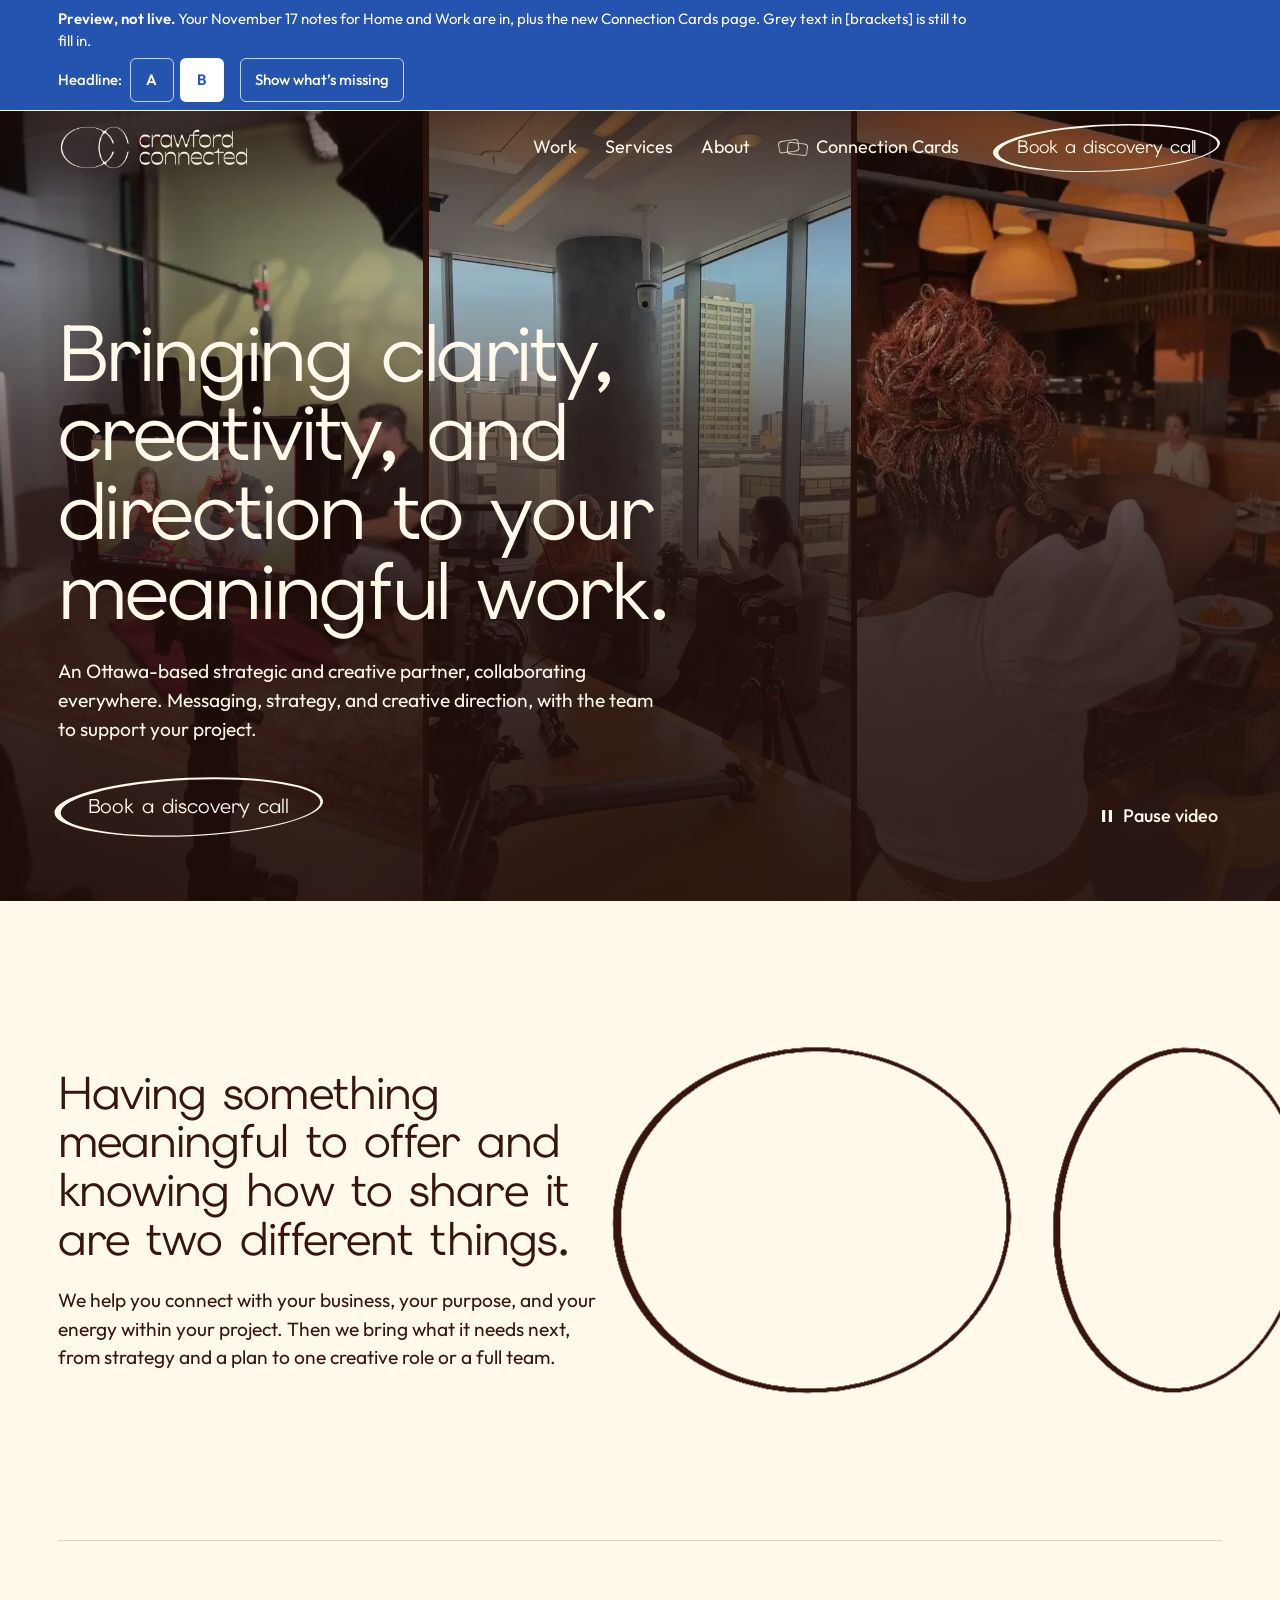
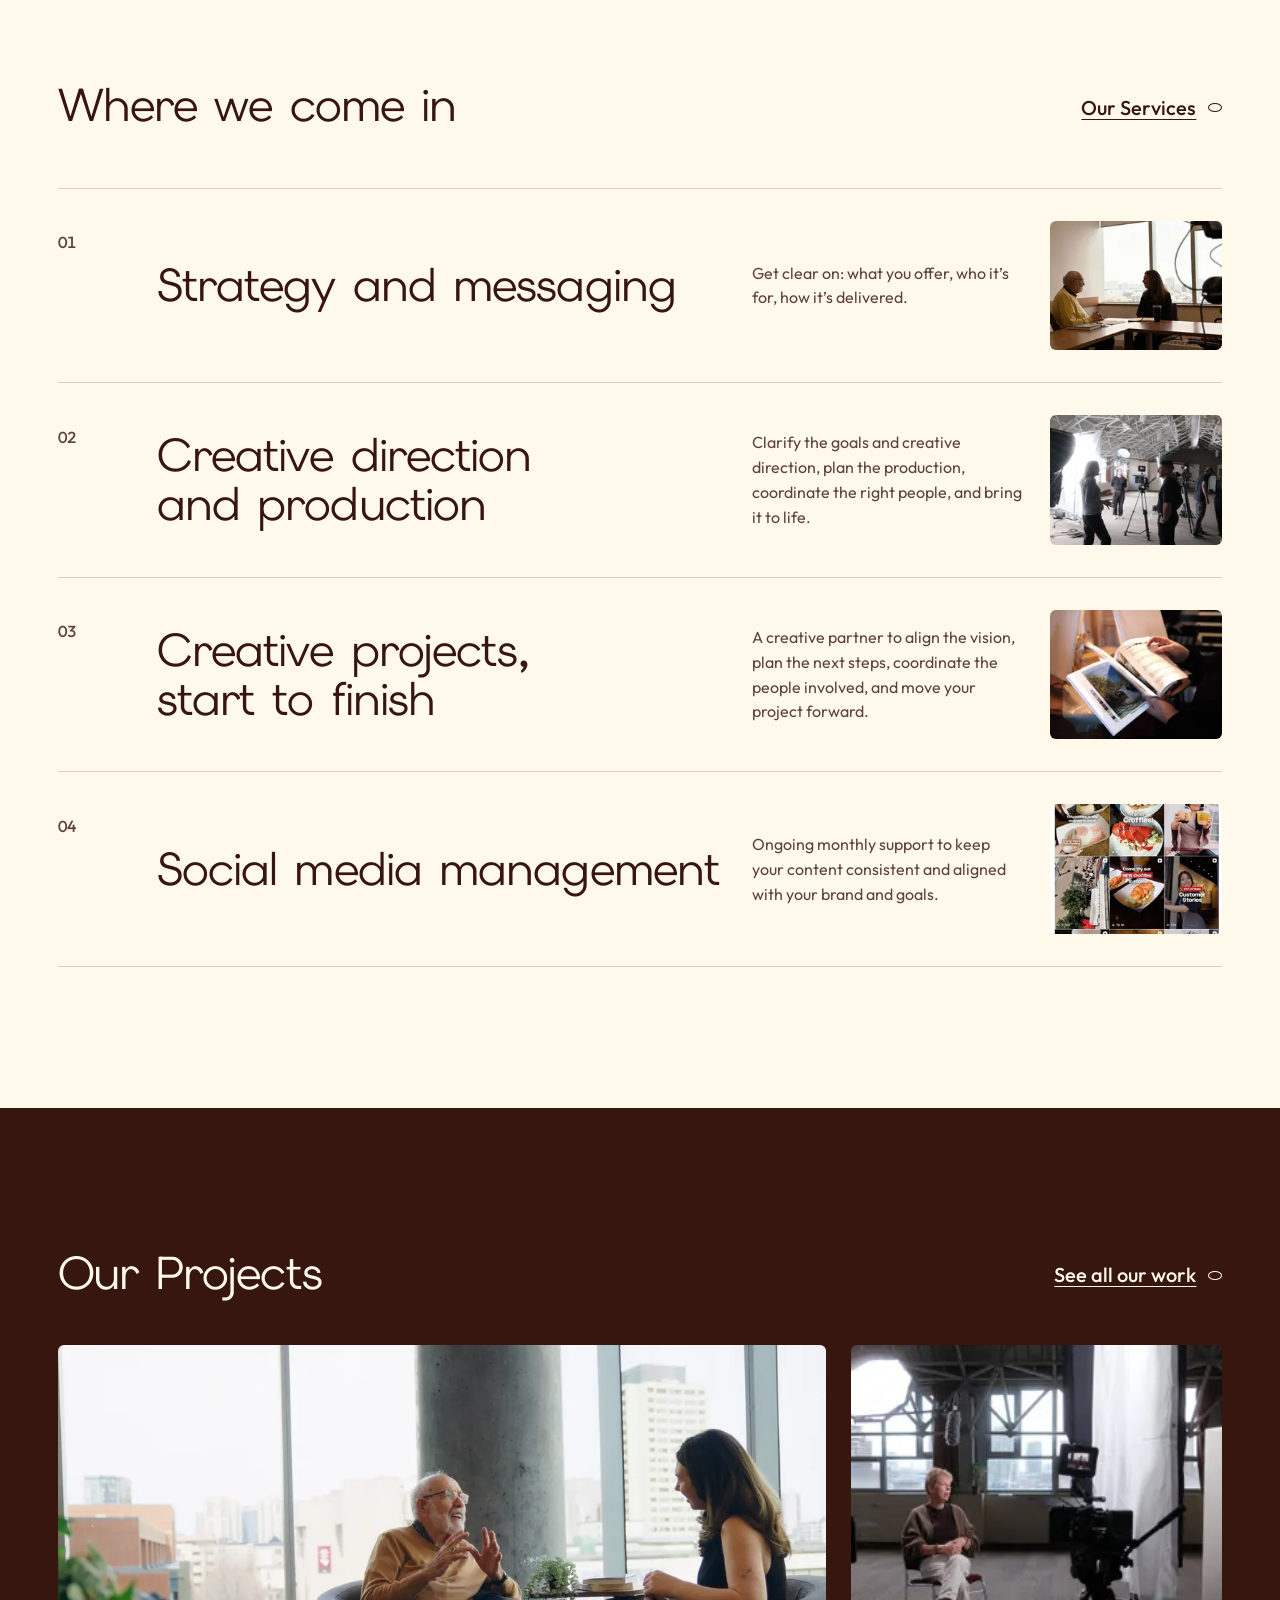
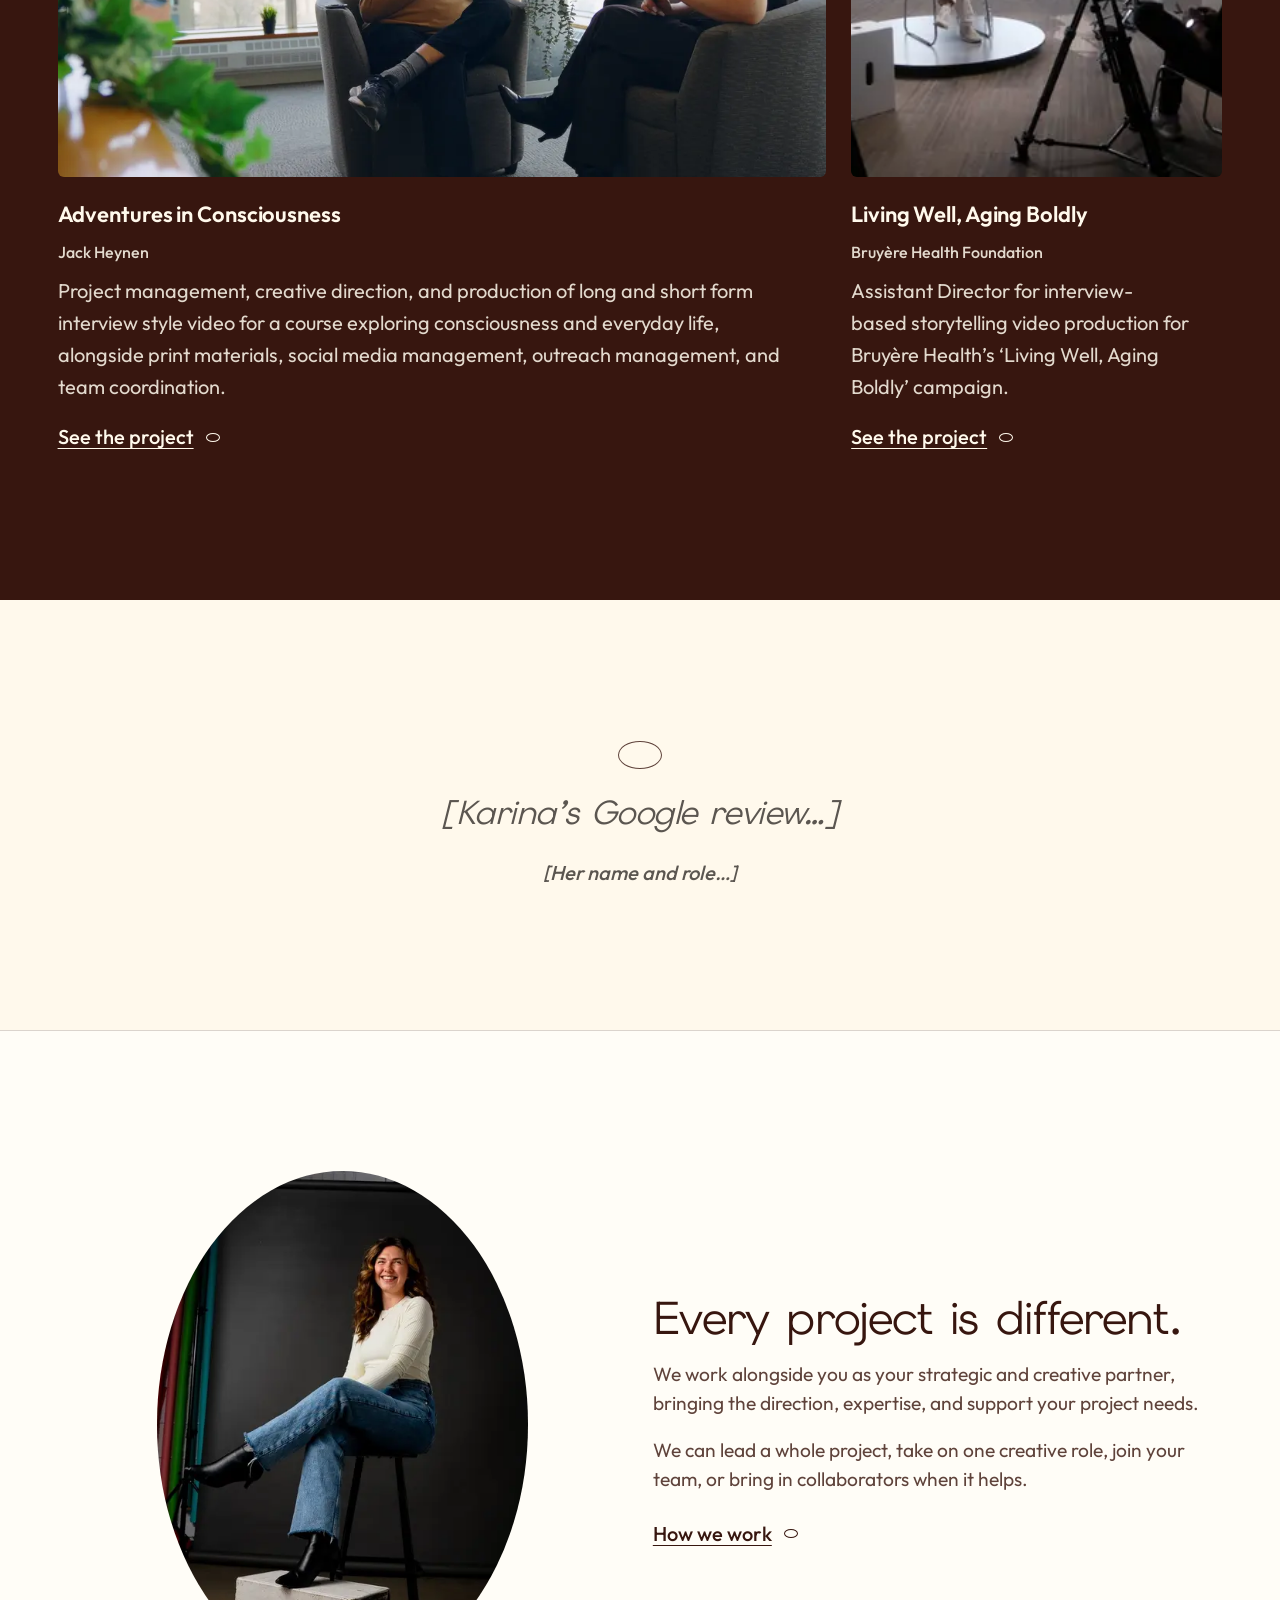
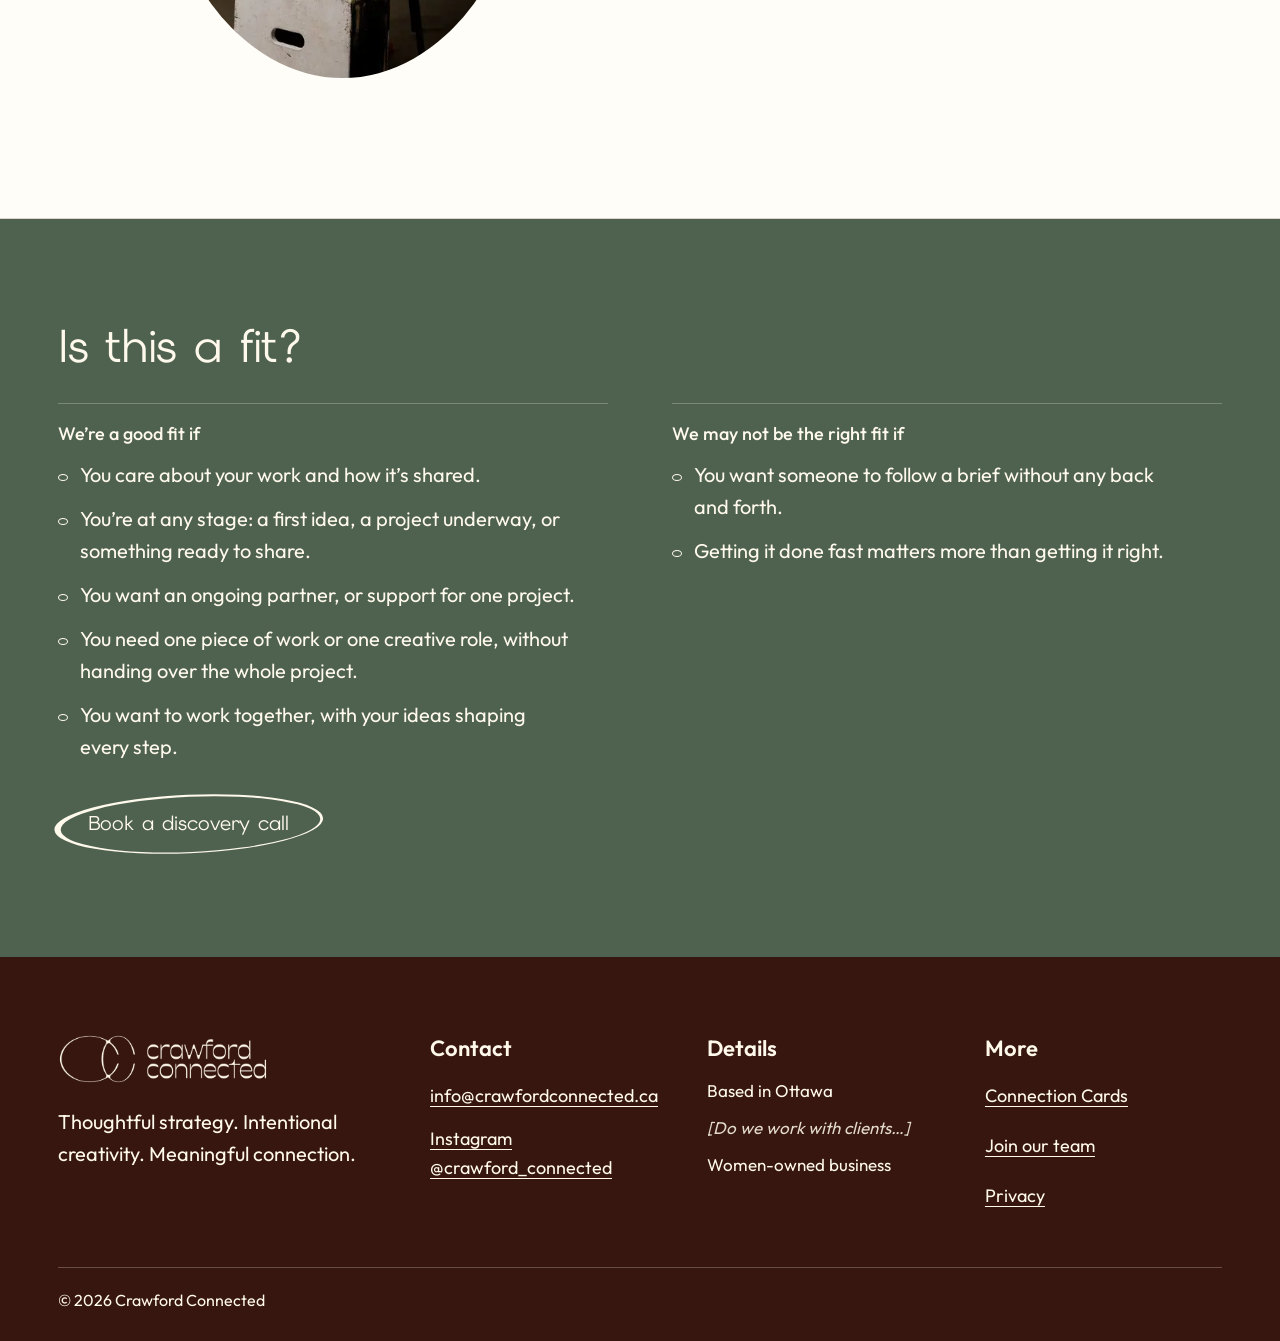
==== commit 5b96729a: "Connection Cards: font switch (Yours / A / B / C) for Allie to compare Co-Authored-By: Claude Opus 5" ====
--- a/index.html
+++ b/index.html
@@ -1 +1 @@
-<!DOCTYPE html><html lang="en-CA" data-review="clean" data-headline="b"><head><meta charset="utf-8"><meta name="viewport" content="width=device-width, initial-scale=1, viewport-fit=cover"><script>try { if (localStorage.getItem('cc-review') === 'missing') document.documentElement.dataset.review = 'missing'; var h = localStorage.getItem('cc-hl'); if (h === 'a') delete document.documentElement.dataset.headline; if (h === 'b') document.documentElement.dataset.headline = 'b'; } catch (e) {}</script><title>Crawford Connected | Strategy and creative direction, Ottawa</title><meta name="description" content="A strategic and creative partner in Ottawa for brand messaging, marketing strategy and creative direction, from a whole project to one creative role."><link rel="canonical" href="https://crawfordconnected.ca/"><meta name="robots" content="noindex, nofollow"><meta property="og:type" content="website"><meta property="og:site_name" content="Crawford Connected"><meta property="og:locale" content="en_CA"><meta property="og:title" content="Crawford Connected | Strategy and creative direction, Ottawa"><meta property="og:description" content="A strategic and creative partner in Ottawa for brand messaging, marketing strategy and creative direction, from a whole project to one creative role."><meta property="og:url" content="https://crawfordconnected.ca/"><meta property="og:image" content="https://crawfordconnected.ca/_astro/share-allie-studio.Bz2gRNS8_ZN6owB.jpg"><meta property="og:image:width" content="1200"><meta property="og:image:height" content="630"><meta property="og:image:alt" content="Allie Crawford smiling on a stool in a photo studio"><meta name="twitter:card" content="summary_large_image"><meta name="theme-color" content="#fff9ec"><link rel="icon" type="image/png" sizes="32x32" href="./favicon-32.png"><link rel="icon" type="image/png" sizes="192x192" href="./favicon-192.png"><link rel="apple-touch-icon" href="./apple-touch-icon.png"><link rel="preload" href="./site-assets/elms-sans-latin-400-normal.DxMkYH23.woff2" as="font" type="font/woff2" crossorigin><link rel="preload" href="./site-assets/outfit-latin-400-normal.BGsTXAXT.woff2" as="font" type="font/woff2" crossorigin><style>.wordmark{-webkit-mask-image:url(./site-assets/logo-wordmark-mask.4lhsvhzJ_eD6WB.webp);mask-image:url(./site-assets/logo-wordmark-mask.4lhsvhzJ_eD6WB.webp)}.mark{-webkit-mask-image:url(./site-assets/logo-submark-mask.Dviby7W-_slocp.webp);mask-image:url(./site-assets/logo-submark-mask.Dviby7W-_slocp.webp)}.cards-mark{-webkit-mask-image:url(./site-assets/cards-mark-small-mask.2HnKetVo_Zdc4Ur.webp);mask-image:url(./site-assets/cards-mark-small-mask.2HnKetVo_Zdc4Ur.webp)}</style><script type="application/ld+json">{"@context":"https://schema.org","@type":"ProfessionalService","@id":"https://crawfordconnected.ca/#business","name":"Crawford Connected","url":"https://crawfordconnected.ca/","email":"info@crawfordconnected.ca","areaServed":{"@type":"City","name":"Ottawa"},"sameAs":["https://www.instagram.com/crawford_connected/"],"hasOfferCatalog":{"@type":"OfferCatalog","name":"Services","itemListElement":[{"@type":"Offer","itemOffered":{"@type":"Service","name":"Strategy and messaging"}},{"@type":"Offer","itemOffered":{"@type":"Service","name":"Creative direction and production"}},{"@type":"Offer","itemOffered":{"@type":"Service","name":"Creative projects, start to finish"}},{"@type":"Offer","itemOffered":{"@type":"Service","name":"Social media management"}}]}}</script><link rel="stylesheet" href="./site-assets/Base.Ds8pChG2.css"></head><body><a class="skip" href="#main">Skip to content</a><div class="preview-bar" role="region" aria-label="Preview notice" data-placeholder><div class="wrap"><p><strong>Preview, not live.</strong> Your November 17 notes for Home and Work are in, plus the new Connection Cards page. <span class="pv-clean">Grey text in [brackets] is still to fill in.</span><span class="pv-missing">Everything in blue is still to fill in.</span></p><div class="pv-tools"><div class="pv-headline" role="group" aria-label="Headline" hidden><span class="pv-headline__label" aria-hidden="true">Headline:</span><button type="button" class="pv-hl" data-hl="a" aria-pressed="true" aria-label="Headline A">A</button><button type="button" class="pv-hl" data-hl="b" aria-pressed="false" aria-label="Headline B">B</button></div><button class="pv-toggle" id="pv-toggle" type="button" aria-pressed="false">Show what’s missing</button></div></div></div><script type="module">var e=document.getElementById(`pv-toggle`),t=document.documentElement,n=()=>e?.setAttribute(`aria-pressed`,String(t.dataset.review===`missing`));e?.addEventListener(`click`,()=>{let e=t.dataset.review===`missing`?`clean`:`missing`;t.dataset.review=e;try{localStorage.setItem(`cc-review`,e)}catch{}n()}),n();var r=document.querySelector(`.pv-headline`),i=document.querySelector(`.hl--a`),a=document.querySelector(`.hl--b`);if(r&&i&&a){r.hidden=!1;let e=e=>{e===`b`?t.dataset.headline=`b`:delete t.dataset.headline,i.setAttribute(`aria-hidden`,String(e===`b`)),a.setAttribute(`aria-hidden`,String(e===`a`)),r.querySelectorAll(`button`).forEach(t=>t.setAttribute(`aria-pressed`,String(t.dataset.hl===e)));try{localStorage.setItem(`cc-hl`,e)}catch{}};e(t.dataset.headline===`b`?`b`:`a`),r.addEventListener(`click`,t=>{let n=t.target.closest(`button[data-hl]`);n&&e(n.dataset.hl)})}var o=document.querySelector(`.preview-bar`);if(o){let e=()=>t.style.setProperty(`--bar-h`,`${o.offsetHeight}px`);e(),`ResizeObserver`in window&&new ResizeObserver(e).observe(o)}</script><header class="site-header no-anim" id="site-header" data-clear><div class="wrap"><a class="brand" href="./index.html" aria-label="Crawford Connected, home"><span class="wordmark wordmark--head" aria-hidden="true"></span><span class="mark" aria-hidden="true"></span></a><nav class="nav" aria-label="Main"><a href="./work/index.html">Work</a><a href="./services/index.html">Services</a><a href="./about/index.html">About</a><a href="./connection-cards/index.html"><span class="cards-mark" aria-hidden="true"></span>Connection Cards</a></nav><a class="cta cta--sm head-cta" href="./start/index.html"><svg class="cta__ring" viewBox="0 0 240 72" preserveAspectRatio="none" aria-hidden="true"><path fill-rule="evenodd" d="M2 36a118 34 0 1 0 236 0a118 34 0 1 0 -236 0Z M7.5 36.5a114 32 0 1 0 228 0a114 32 0 1 0 -228 0Z"></path></svg><svg class="cta__echo" viewBox="0 0 120 72" preserveAspectRatio="none" aria-hidden="true"><path d="M115.2 25.5A58 34 0 1 0 115.2 46.5"></path></svg><span class="cta__text">Book a discovery call</span></a><details class="menu" id="menu"><summary class="menu__toggle" aria-label="Menu"><span class="menu__icon" aria-hidden="true"></span><span class="menu__word">Menu</span></summary><nav class="menu__panel" aria-label="Main, phone"><a href="./work/index.html">Work</a><a href="./services/index.html">Services</a><a href="./about/index.html">About</a><a href="./connection-cards/index.html"><span class="cards-mark" aria-hidden="true"></span>Connection Cards</a><a href="./start/index.html">Book a discovery call</a></nav></details></div></header><script type="module">var e=document.getElementById(`menu`);e&&(e.addEventListener(`click`,t=>{t.target.closest(`a`)&&(e.open=!1)}),document.addEventListener(`keydown`,t=>{t.key===`Escape`&&e.open&&(e.open=!1,e.querySelector(`summary`)?.focus())}));var t=document.getElementById(`site-header`);if(t&&t.hasAttribute(`data-clear`)){let e=()=>t.classList.toggle(`is-clear`,window.scrollY<8);e(),window.addEventListener(`scroll`,e,{passive:!0});let n=()=>setTimeout(()=>t.classList.remove(`no-anim`),150);document.readyState===`complete`?n():window.addEventListener(`load`,n)}</script><main id="main"><section class="hero" aria-labelledby="hero-title"><div class="hero__media" role="img" aria-label="Behind-the-scenes footage from our shoots: an interview set on a rug, Allie in conversation on camera, and a food shoot in a restaurant"><video class="hero__clip hero__clip--side" muted loop playsinline preload="none" poster="./video/hero-rug-set-poster.webp" data-src="./video/hero-rug-set.mp4"></video><video class="hero__clip hero__clip--main" muted loop playsinline preload="none" poster="./video/hero-allie-on-set-poster.webp" data-src="./video/hero-allie-on-set.mp4"></video><video class="hero__clip hero__clip--side hero__clip--last" muted loop playsinline preload="none" poster="./video/hero-restaurant-shoot-poster.webp" data-src="./video/hero-restaurant-shoot.mp4"></video></div><div class="hero__scrim" aria-hidden="true"></div><div class="wrap"><div class="hero__copy"><h1 id="hero-title" class="h1 hero__h1"><span class="hl hl--a">Behind every idea are people with something worth sharing.</span><span class="hl hl--b" aria-hidden="true">Bringing clarity, creativity, and direction to your meaningful work.</span></h1><p class="lead">An Ottawa-based strategic and creative partner, collaborating everywhere. Messaging, strategy, and creative direction, with the team to support your project.</p><a class="cta" href="./start/index.html"><svg class="cta__ring" viewBox="0 0 240 72" preserveAspectRatio="none" aria-hidden="true"><path fill-rule="evenodd" d="M2 36a118 34 0 1 0 236 0a118 34 0 1 0 -236 0Z M7.5 36.5a114 32 0 1 0 228 0a114 32 0 1 0 -228 0Z"></path></svg><svg class="cta__echo" viewBox="0 0 120 72" preserveAspectRatio="none" aria-hidden="true"><path d="M115.2 25.5A58 34 0 1 0 115.2 46.5"></path></svg><span class="cta__text">Book a discovery call</span></a></div></div><button class="hero__pause" id="hero-pause" type="button" aria-pressed="false" hidden><svg class="i-pause" viewBox="0 0 12 14" aria-hidden="true"><rect x="1" y="1" width="3.2" height="12" rx="0.6"></rect><rect x="7.8" y="1" width="3.2" height="12" rx="0.6"></rect></svg><svg class="i-play" viewBox="0 0 12 14" aria-hidden="true"><path d="M1.5 1.2v11.6c0 .5.5.8.9.5l8.6-5.8c.4-.3.4-.8 0-1.1L2.4.7c-.4-.3-.9 0-.9.5Z"></path></svg><span class="hero__pause-text">Pause video</span></button></section><section class="connect" aria-labelledby="connect-title"><div class="wrap"><div class="connect__text"><h2 id="connect-title" class="h2">Having something meaningful to offer and knowing how to share it are two different things.</h2><p>We help you connect with your business, your purpose, and your energy within your project. Then we bring what it needs next, from strategy and a plan to one creative role or a full team.</p></div><div class="stage" id="stage"><svg class="stage__svg" viewBox="90 10 820 540" role="img" aria-label="The Crawford Connected mark: two ovals that overlap and join"><defs><filter id="ink-web" x="-40%" y="-10%" width="180%" height="120%" color-interpolation-filters="sRGB"><feGaussianBlur in="SourceGraphic" stdDeviation="2.2" result="soft"></feGaussianBlur><feColorMatrix in="soft" type="matrix" values="1 0 0 0 0  0 1 0 0 0  0 0 1 0 0  0 0 0 14 -6"></feColorMatrix></filter><mask id="c-opening" maskUnits="userSpaceOnUse" x="480" y="-20" width="460" height="600"><rect x="480" y="-20" width="460" height="600" fill="#fff"></rect><rect x="842" y="246" width="80" height="68" fill="#000"></rect></mask></defs><g class="stage__ink" filter="url(#ink-web)"><g class="ring ring--say"><path fill-rule="evenodd" d="M110 280a300 260 0 1 0 600 0a300 260 0 1 0 -600 0Z M122 280a291 254 0 1 0 582 0a291 254 0 1 0 -582 0Z"></path></g><g class="ring ring--how"><path fill-rule="evenodd" mask="url(#c-opening)" d="M510 280a190 260 0 1 0 380 0a190 260 0 1 0 -380 0Z M520 280a182.5 254 0 1 0 365 0a182.5 254 0 1 0 -365 0Z"></path></g></g></svg></div></div></section><section class="section section--rule" aria-labelledby="services-title"><div class="wrap"><div class="section-head section-head--row"><h2 id="services-title" class="h2 reveal">Where we come in</h2><a class="text-link" href="./services/index.html">Our Services</a></div><ul class="index"><li><a class="index__row grid" href="./services/index.html#strategy-and-messaging"><span class="index__num" aria-hidden="true">01</span><h3 class="index__name">Strategy and messaging</h3><p class="index__text">Get clear on: what you offer, who it’s for, how it’s delivered.</p><figure class="photo index__photo"><img src="./site-assets/allie-window-table-conversation.B0Bo9uZO_Z1qdKuX.webp" srcset="./site-assets/allie-window-table-conversation.B0Bo9uZO_MPjOl.webp 240w, ./site-assets/allie-window-table-conversation.B0Bo9uZO_OQe1D.webp 480w, ./site-assets/allie-window-table-conversation.B0Bo9uZO_Z1qdKuX.webp 1800w" alt="Allie talking with a client across a table by a window" sizes="(max-width: 960px) 112px, 240px" loading="lazy" decoding="async" style="object-position: center 62%" width="1800" height="2400"></figure></a></li><li><a class="index__row grid" href="./services/index.html#creative-direction-and-production"><span class="index__num" aria-hidden="true">02</span><h3 class="index__name">Creative direction and production</h3><p class="index__text">Clarify the goals and creative direction, plan the production, coordinate the right people, and bring it to life.</p><figure class="photo index__photo"><img src="./site-assets/bruyere-crew-talking.BvM3B1vy_Z2maRrv.webp" srcset="./site-assets/bruyere-crew-talking.BvM3B1vy_1rsfCI.webp 240w, ./site-assets/bruyere-crew-talking.BvM3B1vy_1e06Q8.webp 480w, ./site-assets/bruyere-crew-talking.BvM3B1vy_Z2maRrv.webp 2400w" alt="The crew talking between takes, with a camera on a tripod and lights behind them" sizes="(max-width: 960px) 112px, 240px" loading="lazy" decoding="async" width="2400" height="1600"></figure></a></li><li><a class="index__row grid" href="./services/index.html#creative-projects"><span class="index__num" aria-hidden="true">03</span><h3 class="index__name">Creative projects, start to finish</h3><p class="index__text">A creative partner to align the vision, plan the next steps, coordinate the people involved, and move your project forward.</p><figure class="photo index__photo"><img src="./site-assets/gamal-book-in-hands.CRgwibUC_1G6tsR.webp" srcset="./site-assets/gamal-book-in-hands.CRgwibUC_ZAMPEg.webp 240w, ./site-assets/gamal-book-in-hands.CRgwibUC_Z1wrWib.webp 480w, ./site-assets/gamal-book-in-hands.CRgwibUC_1G6tsR.webp 2400w" alt="Hands opening one of Gamal Rahman's landscape painting books to a page of colour swatches and a painted waterfall" sizes="(max-width: 960px) 112px, 240px" loading="lazy" decoding="async" width="2400" height="1600"></figure></a></li><li><a class="index__row grid" href="./services/index.html#social-media-management"><span class="index__num" aria-hidden="true">04</span><h3 class="index__name">Social media management</h3><p class="index__text">Ongoing monthly support to keep your content consistent and aligned with your brand and goals.</p><figure class="photo index__photo"><img src="./site-assets/xingfutang-instagram-grid.6y2fBG4W_1DnCK5.webp" srcset="./site-assets/xingfutang-instagram-grid.6y2fBG4W_Z2kG2Ma.webp 240w, ./site-assets/xingfutang-instagram-grid.6y2fBG4W_Ed7Hc.webp 480w, ./site-assets/xingfutang-instagram-grid.6y2fBG4W_1DnCK5.webp 1304w" alt="The Xing Fu Tang Ottawa Instagram grid, with drinks, desserts, staff and event posts" sizes="(max-width: 960px) 112px, 240px" loading="lazy" decoding="async" style="object-position: center 20%" width="1304" height="2333"></figure></a></li></ul></div></section><section class="section band--ink home-projects" aria-labelledby="work-title"><div class="wrap"><div class="section-head section-head--row"><h2 id="work-title" class="h2 reveal">Our Projects</h2><a class="text-link" href="./work/index.html">See all our work</a></div><div class="hp grid" data-count="2"><article class="hp__card"><a class="hp__media" href="./work/index.html#adventures-in-consciousness" tabindex="-1" aria-hidden="true"><figure class="photo"><img src="./site-assets/adventures-jack-interview-window.CwI10BXO_Z1rwfWo.webp" srcset="./site-assets/adventures-jack-interview-window.CwI10BXO_Z1WXILl.webp 320w, ./site-assets/adventures-jack-interview-window.CwI10BXO_1XfuBl.webp 480w, ./site-assets/adventures-jack-interview-window.CwI10BXO_1wHjUk.webp 640w, ./site-assets/adventures-jack-interview-window.CwI10BXO_16a9ej.webp 800w, ./site-assets/adventures-jack-interview-window.CwI10BXO_ZT41XM.webp 1080w, ./site-assets/adventures-jack-interview-window.CwI10BXO_SwC3r.webp 1440w, ./site-assets/adventures-jack-interview-window.CwI10BXO_Z1rwfWo.webp 2400w" alt="Jack Heynen talking with his interviewer in armchairs by a tall window, a small table and plant between them" sizes="(max-width: 960px) calc(100vw - 40px), (max-width: 1280px) 64vw, 840px" loading="lazy" decoding="async" style="object-position: center 40%" width="2400" height="1350"></figure></a><div class="hp__text"><h3 class="h3">Adventures in Consciousness</h3><p class="label">Jack Heynen</p><p>Project management, creative direction, and production of long and short form interview style video for a course exploring consciousness and everyday life, alongside print materials, social media management, outreach management, and team coordination.</p><a class="text-link" href="./work/index.html#adventures-in-consciousness" aria-label="See the project: Adventures in Consciousness">See the project</a></div></article><article class="hp__card"><a class="hp__media" href="./work/index.html#bruyere-health-foundation" tabindex="-1" aria-hidden="true"><figure class="photo"><img src="./site-assets/bruyere-interview-set.D2X_PwAR_Zxnm7l.webp" srcset="./site-assets/bruyere-interview-set.D2X_PwAR_ZqOqmG.webp 320w, ./site-assets/bruyere-interview-set.D2X_PwAR_14C8sf.webp 480w, ./site-assets/bruyere-interview-set.D2X_PwAR_Z19s2NL.webp 640w, ./site-assets/bruyere-interview-set.D2X_PwAR_Z14H9lA.webp 800w, ./site-assets/bruyere-interview-set.D2X_PwAR_2wMcRQ.webp 1080w, ./site-assets/bruyere-interview-set.D2X_PwAR_Z2kD0br.webp 1440w, ./site-assets/bruyere-interview-set.D2X_PwAR_Zxnm7l.webp 2400w" alt="A woman seated on a round platform for an interview, with cameras and a crew member in front of her" sizes="(max-width: 960px) calc(100vw - 40px), (max-width: 1280px) 32vw, 410px" loading="lazy" decoding="async" style="object-position: center 55%" width="2400" height="1600"></figure></a><div class="hp__text"><h3 class="h3">Living Well, Aging Boldly</h3><p class="label">Bruyère Health Foundation</p><p>Assistant Director for interview-based storytelling video production for Bruyère Health’s ‘Living Well, Aging Boldly’ campaign.</p><a class="text-link" href="./work/index.html#bruyere-health-foundation" aria-label="See the project: Living Well, Aging Boldly">See the project</a></div></article></div></div></section><section class="section testimonial" aria-label="What a client says"><div class="wrap"><figure class="testimonial__box"><span class="testimonial__mark" aria-hidden="true"></span><blockquote class="statement"><p><span class="fill" data-placeholder><span class="fill-full">[Karina’s Google review, word for word, once she says yes]</span><span class="fill-short" aria-hidden="true">[Karina’s Google review…]</span></span></p></blockquote><figcaption class="testimonial__by"><span class="testimonial__name"><span class="fill" data-placeholder><span class="fill-full">[Her name and role, as she’d like them shown]</span><span class="fill-short" aria-hidden="true">[Her name and role…]</span></span></span></figcaption></figure></div></section><section class="duo band--soft" aria-labelledby="team-title"><div class="wrap grid"><figure class="photo photo--oval duo__photo"><img src="./site-assets/allie-studio-portrait-oval-2026.BJFxdz4C_ZWtMB5.webp" srcset="./site-assets/allie-studio-portrait-oval-2026.BJFxdz4C_1iKJch.webp 320w, ./site-assets/allie-studio-portrait-oval-2026.BJFxdz4C_ZAY6hc.webp 480w, ./site-assets/allie-studio-portrait-oval-2026.BJFxdz4C_Z190UBI.webp 640w, ./site-assets/allie-studio-portrait-oval-2026.BJFxdz4C_L7P5w.webp 800w, ./site-assets/allie-studio-portrait-oval-2026.BJFxdz4C_ZWtMB5.webp 1058w" alt="Allie Crawford smiling on a stool in a photo studio" sizes="(max-width: 960px) 340px, 400px" loading="lazy" decoding="async" width="1058" height="1443"></figure><div class="duo__copy"><h2 id="team-title" class="h2">Every project is different.</h2><p class="lead">We work alongside you as your strategic and creative partner, bringing the direction, expertise, and support your project needs.</p><p class="lead">We can lead a whole project, take on one creative role, join your team, or bring in collaborators when it helps.</p><a class="text-link" href="./about/index.html">How we work</a></div></div></section><section class="close band--moss" aria-labelledby="fit-title"><div class="wrap"><h2 id="fit-title" class="h2">Is this a fit?</h2><div class="fit"><div class="fit__col"><h3 class="h4">We’re a good fit if</h3><ul class="dots"><li><span>You care about your work and how it’s shared.</span></li><li><span>You’re at any stage: a first idea, a project underway, or something ready to share.</span></li><li><span>You want an ongoing partner, or support for one project.</span></li><li><span>You need one piece of work or one creative role, without handing over the whole project.</span></li><li><span>You want to work together, with your ideas shaping every step.</span></li></ul></div><div class="fit__col"><h3 class="h4">We may not be the right fit if</h3><ul class="dots"><li><span>You want someone to follow a brief without any back and forth.</span></li><li><span>Getting it done fast matters more than getting it right.</span></li></ul></div></div><a class="cta" href="./start/index.html"><svg class="cta__ring" viewBox="0 0 240 72" preserveAspectRatio="none" aria-hidden="true"><path fill-rule="evenodd" d="M2 36a118 34 0 1 0 236 0a118 34 0 1 0 -236 0Z M7.5 36.5a114 32 0 1 0 228 0a114 32 0 1 0 -228 0Z"></path></svg><svg class="cta__echo" viewBox="0 0 120 72" preserveAspectRatio="none" aria-hidden="true"><path d="M115.2 25.5A58 34 0 1 0 115.2 46.5"></path></svg><span class="cta__text">Book a discovery call</span></a></div></section></main><footer class="footer"><div class="wrap"><div class="footer__grid"><div class="footer__brand"><span class="wordmark" role="img" aria-label="Crawford Connected"></span><p>Thoughtful strategy. Intentional creativity. Meaningful connection.</p></div><div class="footer__col"><h2 class="h4">Contact</h2><a href="mailto:info@crawfordconnected.ca">info@crawfordconnected.ca</a><a href="https://www.instagram.com/crawford_connected/">Instagram @crawford_connected</a></div><div class="footer__col"><h2 class="h4">Details</h2><span>Based in Ottawa</span><span><span class="fill" data-placeholder><span class="fill-full">[Do we work with clients outside Ottawa? If so, where?]</span><span class="fill-short" aria-hidden="true">[Do we work with clients…]</span></span></span><span>Women-owned business</span></div><div class="footer__col"><h2 class="h4">More</h2><a href="./connection-cards/index.html">Connection Cards</a><a href="./start/index.html#join-team">Join our team</a><a href="./privacy/index.html">Privacy</a></div></div><div class="footer__legal"><span>© 2026 Crawford Connected</span></div></div></footer></body></html><script type="module">var e=Array.from(document.querySelectorAll(`.hero__clip`)),t=document.getElementById(`hero-pause`),n=t?.querySelector(`.hero__pause-text`),r=window.matchMedia(`(prefers-reduced-motion: reduce)`).matches,i=e=>getComputedStyle(e).display!==`none`;function a(){e.forEach(e=>{i(e)?(!r&&!e.getAttribute(`src`)&&e.dataset.src&&(e.src=e.dataset.src),r?e.pause():(e.muted=!0,e.play().catch(()=>{}))):e.pause()}),t?.setAttribute(`aria-pressed`,String(r)),n&&(n.textContent=r?`Play video`:`Pause video`)}t&&(t.hidden=!1,t.addEventListener(`click`,()=>{r=!r,a()})),[`(max-width: 1024px)`,`(max-width: 600px)`].forEach(e=>window.matchMedia(e).addEventListener(`change`,a)),a();</script><script type="module" src="./site-assets/index.astro_astro_type_script_index_1_lang.DOwIWaUc.js"></script>+<!DOCTYPE html><html lang="en-CA" data-review="clean" data-headline="b"><head><meta charset="utf-8"><meta name="viewport" content="width=device-width, initial-scale=1, viewport-fit=cover"><script>try { if (localStorage.getItem('cc-review') === 'missing') document.documentElement.dataset.review = 'missing'; var h = localStorage.getItem('cc-hl'); if (h === 'a') delete document.documentElement.dataset.headline; if (h === 'b') document.documentElement.dataset.headline = 'b'; var f = localStorage.getItem('cc-hand'); if (f === 'a' || f === 'b' || f === 'c') document.documentElement.dataset.hand = f; } catch (e) {}</script><title>Crawford Connected | Strategy and creative direction, Ottawa</title><meta name="description" content="A strategic and creative partner in Ottawa for brand messaging, marketing strategy and creative direction, from a whole project to one creative role."><link rel="canonical" href="https://crawfordconnected.ca/"><meta name="robots" content="noindex, nofollow"><meta property="og:type" content="website"><meta property="og:site_name" content="Crawford Connected"><meta property="og:locale" content="en_CA"><meta property="og:title" content="Crawford Connected | Strategy and creative direction, Ottawa"><meta property="og:description" content="A strategic and creative partner in Ottawa for brand messaging, marketing strategy and creative direction, from a whole project to one creative role."><meta property="og:url" content="https://crawfordconnected.ca/"><meta property="og:image" content="https://crawfordconnected.ca/_astro/share-allie-studio.Bz2gRNS8_ZN6owB.jpg"><meta property="og:image:width" content="1200"><meta property="og:image:height" content="630"><meta property="og:image:alt" content="Allie Crawford smiling on a stool in a photo studio"><meta name="twitter:card" content="summary_large_image"><meta name="theme-color" content="#fff9ec"><link rel="icon" type="image/png" sizes="32x32" href="./favicon-32.png"><link rel="icon" type="image/png" sizes="192x192" href="./favicon-192.png"><link rel="apple-touch-icon" href="./apple-touch-icon.png"><link rel="preload" href="./site-assets/elms-sans-latin-400-normal.DxMkYH23.woff2" as="font" type="font/woff2" crossorigin><link rel="preload" href="./site-assets/outfit-latin-400-normal.BGsTXAXT.woff2" as="font" type="font/woff2" crossorigin><style>.wordmark{-webkit-mask-image:url(./site-assets/logo-wordmark-mask.4lhsvhzJ_eD6WB.webp);mask-image:url(./site-assets/logo-wordmark-mask.4lhsvhzJ_eD6WB.webp)}.mark{-webkit-mask-image:url(./site-assets/logo-submark-mask.Dviby7W-_slocp.webp);mask-image:url(./site-assets/logo-submark-mask.Dviby7W-_slocp.webp)}.cards-mark{-webkit-mask-image:url(./site-assets/cards-mark-small-mask.2HnKetVo_Zdc4Ur.webp);mask-image:url(./site-assets/cards-mark-small-mask.2HnKetVo_Zdc4Ur.webp)}</style><script type="application/ld+json">{"@context":"https://schema.org","@type":"ProfessionalService","@id":"https://crawfordconnected.ca/#business","name":"Crawford Connected","url":"https://crawfordconnected.ca/","email":"info@crawfordconnected.ca","areaServed":{"@type":"City","name":"Ottawa"},"sameAs":["https://www.instagram.com/crawford_connected/"],"hasOfferCatalog":{"@type":"OfferCatalog","name":"Services","itemListElement":[{"@type":"Offer","itemOffered":{"@type":"Service","name":"Strategy and messaging"}},{"@type":"Offer","itemOffered":{"@type":"Service","name":"Creative direction and production"}},{"@type":"Offer","itemOffered":{"@type":"Service","name":"Creative projects, start to finish"}},{"@type":"Offer","itemOffered":{"@type":"Service","name":"Social media management"}}]}}</script><link rel="stylesheet" href="./site-assets/Base.4x3DjNTQ.css"></head><body><a class="skip" href="#main">Skip to content</a><div class="preview-bar" role="region" aria-label="Preview notice" data-placeholder><div class="wrap"><p><strong>Preview, not live.</strong> Your November 17 notes for Home and Work are in, plus the new Connection Cards page. <span class="pv-clean">Grey text in [brackets] is still to fill in.</span><span class="pv-missing">Everything in blue is still to fill in.</span></p><div class="pv-tools"><div class="pv-headline" role="group" aria-label="Headline" hidden><span class="pv-headline__label" aria-hidden="true">Headline:</span><button type="button" class="pv-hl" data-hl="a" aria-pressed="true" aria-label="Headline A">A</button><button type="button" class="pv-hl" data-hl="b" aria-pressed="false" aria-label="Headline B">B</button></div><button class="pv-toggle" id="pv-toggle" type="button" aria-pressed="false">Show what’s missing</button></div></div></div><script type="module">var e=document.getElementById(`pv-toggle`),t=document.documentElement,n=()=>e?.setAttribute(`aria-pressed`,String(t.dataset.review===`missing`));e?.addEventListener(`click`,()=>{let e=t.dataset.review===`missing`?`clean`:`missing`;t.dataset.review=e;try{localStorage.setItem(`cc-review`,e)}catch{}n()}),n();var r=document.querySelector(`.pv-headline`),i=document.querySelector(`.hl--a`),a=document.querySelector(`.hl--b`);if(r&&i&&a){r.hidden=!1;let e=e=>{e===`b`?t.dataset.headline=`b`:delete t.dataset.headline,i.setAttribute(`aria-hidden`,String(e===`b`)),a.setAttribute(`aria-hidden`,String(e===`a`)),r.querySelectorAll(`button`).forEach(t=>t.setAttribute(`aria-pressed`,String(t.dataset.hl===e)));try{localStorage.setItem(`cc-hl`,e)}catch{}};e(t.dataset.headline===`b`?`b`:`a`),r.addEventListener(`click`,t=>{let n=t.target.closest(`button[data-hl]`);n&&e(n.dataset.hl)})}var o=document.querySelector(`.pv-font`);if(o){o.hidden=!1;let e=e=>{e?t.dataset.hand=e:delete t.dataset.hand,o.querySelectorAll(`button`).forEach(t=>t.setAttribute(`aria-pressed`,String(t.dataset.hand===e)));try{e?localStorage.setItem(`cc-hand`,e):localStorage.removeItem(`cc-hand`)}catch{}};e(t.dataset.hand??``),o.addEventListener(`click`,t=>{let n=t.target.closest(`button[data-hand]`);n&&e(n.dataset.hand??``)})}var s=document.querySelector(`.preview-bar`);if(s){let e=()=>t.style.setProperty(`--bar-h`,`${s.offsetHeight}px`);e(),`ResizeObserver`in window&&new ResizeObserver(e).observe(s)}</script><header class="site-header no-anim" id="site-header" data-clear><div class="wrap"><a class="brand" href="./index.html" aria-label="Crawford Connected, home"><span class="wordmark wordmark--head" aria-hidden="true"></span><span class="mark" aria-hidden="true"></span></a><nav class="nav" aria-label="Main"><a href="./work/index.html">Work</a><a href="./services/index.html">Services</a><a href="./about/index.html">About</a><a href="./connection-cards/index.html"><span class="cards-mark" aria-hidden="true"></span>Connection Cards</a></nav><a class="cta cta--sm head-cta" href="./start/index.html"><svg class="cta__ring" viewBox="0 0 240 72" preserveAspectRatio="none" aria-hidden="true"><path fill-rule="evenodd" d="M2 36a118 34 0 1 0 236 0a118 34 0 1 0 -236 0Z M7.5 36.5a114 32 0 1 0 228 0a114 32 0 1 0 -228 0Z"></path></svg><svg class="cta__echo" viewBox="0 0 120 72" preserveAspectRatio="none" aria-hidden="true"><path d="M115.2 25.5A58 34 0 1 0 115.2 46.5"></path></svg><span class="cta__text">Book a discovery call</span></a><details class="menu" id="menu"><summary class="menu__toggle" aria-label="Menu"><span class="menu__icon" aria-hidden="true"></span><span class="menu__word">Menu</span></summary><nav class="menu__panel" aria-label="Main, phone"><a href="./work/index.html">Work</a><a href="./services/index.html">Services</a><a href="./about/index.html">About</a><a href="./connection-cards/index.html"><span class="cards-mark" aria-hidden="true"></span>Connection Cards</a><a href="./start/index.html">Book a discovery call</a></nav></details></div></header><script type="module">var e=document.getElementById(`menu`);e&&(e.addEventListener(`click`,t=>{t.target.closest(`a`)&&(e.open=!1)}),document.addEventListener(`keydown`,t=>{t.key===`Escape`&&e.open&&(e.open=!1,e.querySelector(`summary`)?.focus())}));var t=document.getElementById(`site-header`);if(t&&t.hasAttribute(`data-clear`)){let e=()=>t.classList.toggle(`is-clear`,window.scrollY<8);e(),window.addEventListener(`scroll`,e,{passive:!0});let n=()=>setTimeout(()=>t.classList.remove(`no-anim`),150);document.readyState===`complete`?n():window.addEventListener(`load`,n)}</script><main id="main"><section class="hero" aria-labelledby="hero-title"><div class="hero__media" role="img" aria-label="Behind-the-scenes footage from our shoots: an interview set on a rug, Allie in conversation on camera, and a food shoot in a restaurant"><video class="hero__clip hero__clip--side" muted loop playsinline preload="none" poster="./video/hero-rug-set-poster.webp" data-src="./video/hero-rug-set.mp4"></video><video class="hero__clip hero__clip--main" muted loop playsinline preload="none" poster="./video/hero-allie-on-set-poster.webp" data-src="./video/hero-allie-on-set.mp4"></video><video class="hero__clip hero__clip--side hero__clip--last" muted loop playsinline preload="none" poster="./video/hero-restaurant-shoot-poster.webp" data-src="./video/hero-restaurant-shoot.mp4"></video></div><div class="hero__scrim" aria-hidden="true"></div><div class="wrap"><div class="hero__copy"><h1 id="hero-title" class="h1 hero__h1"><span class="hl hl--a">Behind every idea are people with something worth sharing.</span><span class="hl hl--b" aria-hidden="true">Bringing clarity, creativity, and direction to your meaningful work.</span></h1><p class="lead">An Ottawa-based strategic and creative partner, collaborating everywhere. Messaging, strategy, and creative direction, with the team to support your project.</p><a class="cta" href="./start/index.html"><svg class="cta__ring" viewBox="0 0 240 72" preserveAspectRatio="none" aria-hidden="true"><path fill-rule="evenodd" d="M2 36a118 34 0 1 0 236 0a118 34 0 1 0 -236 0Z M7.5 36.5a114 32 0 1 0 228 0a114 32 0 1 0 -228 0Z"></path></svg><svg class="cta__echo" viewBox="0 0 120 72" preserveAspectRatio="none" aria-hidden="true"><path d="M115.2 25.5A58 34 0 1 0 115.2 46.5"></path></svg><span class="cta__text">Book a discovery call</span></a></div></div><button class="hero__pause" id="hero-pause" type="button" aria-pressed="false" hidden><svg class="i-pause" viewBox="0 0 12 14" aria-hidden="true"><rect x="1" y="1" width="3.2" height="12" rx="0.6"></rect><rect x="7.8" y="1" width="3.2" height="12" rx="0.6"></rect></svg><svg class="i-play" viewBox="0 0 12 14" aria-hidden="true"><path d="M1.5 1.2v11.6c0 .5.5.8.9.5l8.6-5.8c.4-.3.4-.8 0-1.1L2.4.7c-.4-.3-.9 0-.9.5Z"></path></svg><span class="hero__pause-text">Pause video</span></button></section><section class="connect" aria-labelledby="connect-title"><div class="wrap"><div class="connect__text"><h2 id="connect-title" class="h2">Having something meaningful to offer and knowing how to share it are two different things.</h2><p>We help you connect with your business, your purpose, and your energy within your project. Then we bring what it needs next, from strategy and a plan to one creative role or a full team.</p></div><div class="stage" id="stage"><svg class="stage__svg" viewBox="90 10 820 540" role="img" aria-label="The Crawford Connected mark: two ovals that overlap and join"><defs><filter id="ink-web" x="-40%" y="-10%" width="180%" height="120%" color-interpolation-filters="sRGB"><feGaussianBlur in="SourceGraphic" stdDeviation="2.2" result="soft"></feGaussianBlur><feColorMatrix in="soft" type="matrix" values="1 0 0 0 0  0 1 0 0 0  0 0 1 0 0  0 0 0 14 -6"></feColorMatrix></filter><mask id="c-opening" maskUnits="userSpaceOnUse" x="480" y="-20" width="460" height="600"><rect x="480" y="-20" width="460" height="600" fill="#fff"></rect><rect x="842" y="246" width="80" height="68" fill="#000"></rect></mask></defs><g class="stage__ink" filter="url(#ink-web)"><g class="ring ring--say"><path fill-rule="evenodd" d="M110 280a300 260 0 1 0 600 0a300 260 0 1 0 -600 0Z M122 280a291 254 0 1 0 582 0a291 254 0 1 0 -582 0Z"></path></g><g class="ring ring--how"><path fill-rule="evenodd" mask="url(#c-opening)" d="M510 280a190 260 0 1 0 380 0a190 260 0 1 0 -380 0Z M520 280a182.5 254 0 1 0 365 0a182.5 254 0 1 0 -365 0Z"></path></g></g></svg></div></div></section><section class="section section--rule" aria-labelledby="services-title"><div class="wrap"><div class="section-head section-head--row"><h2 id="services-title" class="h2 reveal">Where we come in</h2><a class="text-link" href="./services/index.html">Our Services</a></div><ul class="index"><li><a class="index__row grid" href="./services/index.html#strategy-and-messaging"><span class="index__num" aria-hidden="true">01</span><h3 class="index__name">Strategy and messaging</h3><p class="index__text">Get clear on: what you offer, who it’s for, how it’s delivered.</p><figure class="photo index__photo"><img src="./site-assets/allie-window-table-conversation.B0Bo9uZO_Z1qdKuX.webp" srcset="./site-assets/allie-window-table-conversation.B0Bo9uZO_MPjOl.webp 240w, ./site-assets/allie-window-table-conversation.B0Bo9uZO_OQe1D.webp 480w, ./site-assets/allie-window-table-conversation.B0Bo9uZO_Z1qdKuX.webp 1800w" alt="Allie talking with a client across a table by a window" sizes="(max-width: 960px) 112px, 240px" loading="lazy" decoding="async" style="object-position: center 62%" width="1800" height="2400"></figure></a></li><li><a class="index__row grid" href="./services/index.html#creative-direction-and-production"><span class="index__num" aria-hidden="true">02</span><h3 class="index__name">Creative direction and production</h3><p class="index__text">Clarify the goals and creative direction, plan the production, coordinate the right people, and bring it to life.</p><figure class="photo index__photo"><img src="./site-assets/bruyere-crew-talking.BvM3B1vy_Z2maRrv.webp" srcset="./site-assets/bruyere-crew-talking.BvM3B1vy_1rsfCI.webp 240w, ./site-assets/bruyere-crew-talking.BvM3B1vy_1e06Q8.webp 480w, ./site-assets/bruyere-crew-talking.BvM3B1vy_Z2maRrv.webp 2400w" alt="The crew talking between takes, with a camera on a tripod and lights behind them" sizes="(max-width: 960px) 112px, 240px" loading="lazy" decoding="async" width="2400" height="1600"></figure></a></li><li><a class="index__row grid" href="./services/index.html#creative-projects"><span class="index__num" aria-hidden="true">03</span><h3 class="index__name">Creative projects, start to finish</h3><p class="index__text">A creative partner to align the vision, plan the next steps, coordinate the people involved, and move your project forward.</p><figure class="photo index__photo"><img src="./site-assets/gamal-book-in-hands.CRgwibUC_1G6tsR.webp" srcset="./site-assets/gamal-book-in-hands.CRgwibUC_ZAMPEg.webp 240w, ./site-assets/gamal-book-in-hands.CRgwibUC_Z1wrWib.webp 480w, ./site-assets/gamal-book-in-hands.CRgwibUC_1G6tsR.webp 2400w" alt="Hands opening one of Gamal Rahman's landscape painting books to a page of colour swatches and a painted waterfall" sizes="(max-width: 960px) 112px, 240px" loading="lazy" decoding="async" width="2400" height="1600"></figure></a></li><li><a class="index__row grid" href="./services/index.html#social-media-management"><span class="index__num" aria-hidden="true">04</span><h3 class="index__name">Social media management</h3><p class="index__text">Ongoing monthly support to keep your content consistent and aligned with your brand and goals.</p><figure class="photo index__photo"><img src="./site-assets/xingfutang-instagram-grid.6y2fBG4W_1DnCK5.webp" srcset="./site-assets/xingfutang-instagram-grid.6y2fBG4W_Z2kG2Ma.webp 240w, ./site-assets/xingfutang-instagram-grid.6y2fBG4W_Ed7Hc.webp 480w, ./site-assets/xingfutang-instagram-grid.6y2fBG4W_1DnCK5.webp 1304w" alt="The Xing Fu Tang Ottawa Instagram grid, with drinks, desserts, staff and event posts" sizes="(max-width: 960px) 112px, 240px" loading="lazy" decoding="async" style="object-position: center 20%" width="1304" height="2333"></figure></a></li></ul></div></section><section class="section band--ink home-projects" aria-labelledby="work-title"><div class="wrap"><div class="section-head section-head--row"><h2 id="work-title" class="h2 reveal">Our Projects</h2><a class="text-link" href="./work/index.html">See all our work</a></div><div class="hp grid" data-count="2"><article class="hp__card"><a class="hp__media" href="./work/index.html#adventures-in-consciousness" tabindex="-1" aria-hidden="true"><figure class="photo"><img src="./site-assets/adventures-jack-interview-window.CwI10BXO_Z1rwfWo.webp" srcset="./site-assets/adventures-jack-interview-window.CwI10BXO_Z1WXILl.webp 320w, ./site-assets/adventures-jack-interview-window.CwI10BXO_1XfuBl.webp 480w, ./site-assets/adventures-jack-interview-window.CwI10BXO_1wHjUk.webp 640w, ./site-assets/adventures-jack-interview-window.CwI10BXO_16a9ej.webp 800w, ./site-assets/adventures-jack-interview-window.CwI10BXO_ZT41XM.webp 1080w, ./site-assets/adventures-jack-interview-window.CwI10BXO_SwC3r.webp 1440w, ./site-assets/adventures-jack-interview-window.CwI10BXO_Z1rwfWo.webp 2400w" alt="Jack Heynen talking with his interviewer in armchairs by a tall window, a small table and plant between them" sizes="(max-width: 960px) calc(100vw - 40px), (max-width: 1280px) 64vw, 840px" loading="lazy" decoding="async" style="object-position: center 40%" width="2400" height="1350"></figure></a><div class="hp__text"><h3 class="h3">Adventures in Consciousness</h3><p class="label">Jack Heynen</p><p>Project management, creative direction, and production of long and short form interview style video for a course exploring consciousness and everyday life, alongside print materials, social media management, outreach management, and team coordination.</p><a class="text-link" href="./work/index.html#adventures-in-consciousness" aria-label="See the project: Adventures in Consciousness">See the project</a></div></article><article class="hp__card"><a class="hp__media" href="./work/index.html#bruyere-health-foundation" tabindex="-1" aria-hidden="true"><figure class="photo"><img src="./site-assets/bruyere-interview-set.D2X_PwAR_Zxnm7l.webp" srcset="./site-assets/bruyere-interview-set.D2X_PwAR_ZqOqmG.webp 320w, ./site-assets/bruyere-interview-set.D2X_PwAR_14C8sf.webp 480w, ./site-assets/bruyere-interview-set.D2X_PwAR_Z19s2NL.webp 640w, ./site-assets/bruyere-interview-set.D2X_PwAR_Z14H9lA.webp 800w, ./site-assets/bruyere-interview-set.D2X_PwAR_2wMcRQ.webp 1080w, ./site-assets/bruyere-interview-set.D2X_PwAR_Z2kD0br.webp 1440w, ./site-assets/bruyere-interview-set.D2X_PwAR_Zxnm7l.webp 2400w" alt="A woman seated on a round platform for an interview, with cameras and a crew member in front of her" sizes="(max-width: 960px) calc(100vw - 40px), (max-width: 1280px) 32vw, 410px" loading="lazy" decoding="async" style="object-position: center 55%" width="2400" height="1600"></figure></a><div class="hp__text"><h3 class="h3">Living Well, Aging Boldly</h3><p class="label">Bruyère Health Foundation</p><p>Assistant Director for interview-based storytelling video production for Bruyère Health’s ‘Living Well, Aging Boldly’ campaign.</p><a class="text-link" href="./work/index.html#bruyere-health-foundation" aria-label="See the project: Living Well, Aging Boldly">See the project</a></div></article></div></div></section><section class="section testimonial" aria-label="What a client says"><div class="wrap"><figure class="testimonial__box"><span class="testimonial__mark" aria-hidden="true"></span><blockquote class="statement"><p><span class="fill" data-placeholder><span class="fill-full">[Karina’s Google review, word for word, once she says yes]</span><span class="fill-short" aria-hidden="true">[Karina’s Google review…]</span></span></p></blockquote><figcaption class="testimonial__by"><span class="testimonial__name"><span class="fill" data-placeholder><span class="fill-full">[Her name and role, as she’d like them shown]</span><span class="fill-short" aria-hidden="true">[Her name and role…]</span></span></span></figcaption></figure></div></section><section class="duo band--soft" aria-labelledby="team-title"><div class="wrap grid"><figure class="photo photo--oval duo__photo"><img src="./site-assets/allie-studio-portrait-oval-2026.BJFxdz4C_ZWtMB5.webp" srcset="./site-assets/allie-studio-portrait-oval-2026.BJFxdz4C_1iKJch.webp 320w, ./site-assets/allie-studio-portrait-oval-2026.BJFxdz4C_ZAY6hc.webp 480w, ./site-assets/allie-studio-portrait-oval-2026.BJFxdz4C_Z190UBI.webp 640w, ./site-assets/allie-studio-portrait-oval-2026.BJFxdz4C_L7P5w.webp 800w, ./site-assets/allie-studio-portrait-oval-2026.BJFxdz4C_ZWtMB5.webp 1058w" alt="Allie Crawford smiling on a stool in a photo studio" sizes="(max-width: 960px) 340px, 400px" loading="lazy" decoding="async" width="1058" height="1443"></figure><div class="duo__copy"><h2 id="team-title" class="h2">Every project is different.</h2><p class="lead">We work alongside you as your strategic and creative partner, bringing the direction, expertise, and support your project needs.</p><p class="lead">We can lead a whole project, take on one creative role, join your team, or bring in collaborators when it helps.</p><a class="text-link" href="./about/index.html">How we work</a></div></div></section><section class="close band--moss" aria-labelledby="fit-title"><div class="wrap"><h2 id="fit-title" class="h2">Is this a fit?</h2><div class="fit"><div class="fit__col"><h3 class="h4">We’re a good fit if</h3><ul class="dots"><li><span>You care about your work and how it’s shared.</span></li><li><span>You’re at any stage: a first idea, a project underway, or something ready to share.</span></li><li><span>You want an ongoing partner, or support for one project.</span></li><li><span>You need one piece of work or one creative role, without handing over the whole project.</span></li><li><span>You want to work together, with your ideas shaping every step.</span></li></ul></div><div class="fit__col"><h3 class="h4">We may not be the right fit if</h3><ul class="dots"><li><span>You want someone to follow a brief without any back and forth.</span></li><li><span>Getting it done fast matters more than getting it right.</span></li></ul></div></div><a class="cta" href="./start/index.html"><svg class="cta__ring" viewBox="0 0 240 72" preserveAspectRatio="none" aria-hidden="true"><path fill-rule="evenodd" d="M2 36a118 34 0 1 0 236 0a118 34 0 1 0 -236 0Z M7.5 36.5a114 32 0 1 0 228 0a114 32 0 1 0 -228 0Z"></path></svg><svg class="cta__echo" viewBox="0 0 120 72" preserveAspectRatio="none" aria-hidden="true"><path d="M115.2 25.5A58 34 0 1 0 115.2 46.5"></path></svg><span class="cta__text">Book a discovery call</span></a></div></section></main><footer class="footer"><div class="wrap"><div class="footer__grid"><div class="footer__brand"><span class="wordmark" role="img" aria-label="Crawford Connected"></span><p>Thoughtful strategy. Intentional creativity. Meaningful connection.</p></div><div class="footer__col"><h2 class="h4">Contact</h2><a href="mailto:info@crawfordconnected.ca">info@crawfordconnected.ca</a><a href="https://www.instagram.com/crawford_connected/">Instagram @crawford_connected</a></div><div class="footer__col"><h2 class="h4">Details</h2><span>Based in Ottawa</span><span><span class="fill" data-placeholder><span class="fill-full">[Do we work with clients outside Ottawa? If so, where?]</span><span class="fill-short" aria-hidden="true">[Do we work with clients…]</span></span></span><span>Women-owned business</span></div><div class="footer__col"><h2 class="h4">More</h2><a href="./connection-cards/index.html">Connection Cards</a><a href="./start/index.html#join-team">Join our team</a><a href="./privacy/index.html">Privacy</a></div></div><div class="footer__legal"><span>© 2026 Crawford Connected</span></div></div></footer></body></html><script type="module">var e=Array.from(document.querySelectorAll(`.hero__clip`)),t=document.getElementById(`hero-pause`),n=t?.querySelector(`.hero__pause-text`),r=window.matchMedia(`(prefers-reduced-motion: reduce)`).matches,i=e=>getComputedStyle(e).display!==`none`;function a(){e.forEach(e=>{i(e)?(!r&&!e.getAttribute(`src`)&&e.dataset.src&&(e.src=e.dataset.src),r?e.pause():(e.muted=!0,e.play().catch(()=>{}))):e.pause()}),t?.setAttribute(`aria-pressed`,String(r)),n&&(n.textContent=r?`Play video`:`Pause video`)}t&&(t.hidden=!1,t.addEventListener(`click`,()=>{r=!r,a()})),[`(max-width: 1024px)`,`(max-width: 600px)`].forEach(e=>window.matchMedia(e).addEventListener(`change`,a)),a();</script><script type="module" src="./site-assets/index.astro_astro_type_script_index_1_lang.DOwIWaUc.js"></script>
--- a/site-assets/Base.4x3DjNTQ.css
+++ b/site-assets/Base.4x3DjNTQ.css
@@ -0,0 +1 @@
+@font-face{font-family:Elms Sans;font-style:normal;font-display:swap;font-weight:400;src:url(elms-sans-latin-400-normal.DxMkYH23.woff2)format("woff2"),url(elms-sans-latin-400-normal.G1Rh0PHe.woff)format("woff")}@font-face{font-family:Outfit;font-style:normal;font-display:swap;font-weight:400;src:url(outfit-latin-400-normal.BGsTXAXT.woff2)format("woff2"),url(outfit-latin-400-normal.DMwTpYkH.woff)format("woff")}@font-face{font-family:Outfit;font-style:normal;font-display:swap;font-weight:500;src:url(outfit-latin-500-normal.DKnIMDSk.woff2)format("woff2"),url(outfit-latin-500-normal.ClnHRwRh.woff)format("woff")}@font-face{font-family:Outfit;font-style:normal;font-display:swap;font-weight:600;src:url(outfit-latin-600-normal.B7SfZ07L.woff2)format("woff2"),url(outfit-latin-600-normal.BEfTtDA7.woff)format("woff")}:root{--paper:#fff9ec;--field:#fffdf7;--ink:#37160f;--ink-soft:#5f433b;--paper-soft:#fff9ecdb;--sky:#ccdde6;--wash:#37160f0f;--moss:#4f6250;--moss-deep:#3e4e40;--rule:#37160f2e;--rule-on-dark:#fff9ec3d;--scrim:33, 13, 9;--ph-mark:#2453b0;--ph-bg:#e7edfa;--ph-line:#9db3e3;--ph-grey:#5b5650;--display:"Elms Sans", "Outfit", ui-sans-serif, system-ui, sans-serif;--text:"Outfit", ui-sans-serif, system-ui, -apple-system, "Segoe UI", sans-serif;--fs-display:clamp(2.75rem, 6.2vw, 5.5rem);--fs-h2:clamp(2rem, 3.6vw, 3.25rem);--fs-statement:clamp(1.5rem, 2.6vw, 2.25rem);--fs-lead:clamp(1.1875rem, 1.5vw, 1.4375rem);--fs-h3:1.375rem;--fs-body:clamp(1.125rem, 1.05rem + .3vw, 1.25rem);--fs-label:1rem;--s1:4px;--s2:8px;--s3:12px;--s4:16px;--s5:24px;--s6:32px;--s7:48px;--s8:64px;--s9:96px;--s10:128px;--s11:160px;--section:clamp(88px, 11vw, 168px);--section-tight:clamp(56px, 7vw, 104px);--gutter:clamp(20px, 4.5vw, 64px);--col-gap:clamp(16px, 2vw, 32px);--max:1280px;--max-wide:1560px;--header-h:76px;--bar-h:0px;--r-small:6px;--ease:cubic-bezier(.2, .7, .2, 1);color-scheme:light;accent-color:var(--moss);scrollbar-color:var(--ink-soft) var(--paper)}:root:has(.preview-bar){--bar-h:48px}html{scroll-behavior:smooth;-webkit-text-size-adjust:100%;scroll-padding-top:96px}body{background:var(--paper);color:var(--ink);font-family:var(--text);font-size:var(--fs-body);-webkit-font-smoothing:antialiased;margin:0;line-height:1.6}::selection{background:var(--sky);color:var(--ink)}h1,h2,h3,h4,p,ul,ol,dl,dd,figure,fieldset,blockquote{margin:0}ul,ol{padding:0;list-style:none}li{text-wrap:pretty}a{color:inherit;text-underline-offset:.22em;text-decoration-thickness:1px}img,svg,video{max-width:100%}main{overflow-x:clip}[hidden]{display:none!important}.wrap{max-width:var(--max);padding-left:max(var(--gutter), env(safe-area-inset-left,0px));padding-right:max(var(--gutter), env(safe-area-inset-right,0px));margin-inline:auto}.wrap--wide{max-width:var(--max-wide)}.grid{column-gap:var(--col-gap);grid-template-columns:repeat(12,minmax(0,1fr));display:grid}.grid>*{min-width:0}.skip{z-index:50;background:var(--ink);color:var(--paper);padding:12px 18px;position:absolute;top:-80px;left:12px}.skip:focus{top:12px}.vh{clip:rect(0 0 0 0);white-space:nowrap;width:1px;height:1px;position:absolute;overflow:hidden}.h1{font-family:var(--display);font-weight:400;font-size:var(--fs-display);letter-spacing:-.03em;word-spacing:-.04em;text-wrap:balance;line-height:1}.h2{font-family:var(--display);font-weight:400;font-size:var(--fs-h2);letter-spacing:-.02em;word-spacing:-.04em;text-wrap:balance;line-height:1.06}.statement{font-family:var(--display);font-weight:400;font-size:var(--fs-statement);letter-spacing:-.015em;word-spacing:-.04em;text-wrap:balance;max-width:34ch;line-height:1.2}.h3{font-weight:600;font-size:var(--fs-h3);letter-spacing:-.005em;text-wrap:balance;line-height:1.25}.h4{font-size:1.125rem;font-weight:500;line-height:1.3}.label{font-weight:500;font-size:var(--fs-label);color:var(--ink-soft);line-height:1.4}p{text-wrap:pretty;max-width:62ch}dd{text-wrap:pretty}.lead{font-size:var(--fs-lead);color:var(--ink-soft);line-height:1.5}.small{font-size:1rem}.soft{color:var(--ink-soft)}:focus-visible{outline:2px solid var(--ink);outline-offset:3px}.band--ink{background:var(--ink);color:var(--paper)}.band--ink :is(.lead,.soft,.label,p){color:var(--paper-soft)}.band--ink :focus-visible{outline-color:var(--paper)}.band--ink .dots li:before{border-color:var(--paper)}.band--ink .fill{color:inherit;background:#fff9ec24;border-bottom-color:currentColor}.text-link{align-items:center;gap:12px;min-height:44px;font-weight:500;text-decoration:underline 1px;display:inline-flex}.text-link:after{content:"";box-sizing:border-box;width:14px;height:9px;transition:transform .3s var(--ease);border:1.4px solid;border-radius:50%;flex:none}@media (hover:hover){.text-link:hover:after{transform:translate(4px)}}.cta{box-sizing:border-box;min-height:62px;color:inherit;font:400 1.25rem/1.1 var(--display);letter-spacing:-.005em;word-spacing:-.04em;white-space:nowrap;place-items:center;padding:14px 36px 16px;text-decoration:none;display:inline-grid;position:relative}.cta--sm{min-height:50px;padding:10px 26px 12px;font-size:1.125rem}.cta__text{position:relative}.cta__ring{fill:currentColor;width:100%;height:100%;transition:transform .45s var(--ease);position:absolute;inset:0;overflow:visible;transform:rotate(-2.5deg)}.cta__echo{fill:none;stroke:currentColor;stroke-width:1.6px;vector-effect:non-scaling-stroke;opacity:0;width:44%;height:88%;transition:opacity .3s ease, transform .5s var(--ease);position:absolute;top:6%;right:-20%;overflow:visible;transform:translate(-16px)}.cta:focus-visible{outline-offset:6px;border-radius:50%;outline:2px solid}.cta:focus-visible .cta__echo{opacity:1;transform:none}@media (hover:hover){.cta:hover .cta__ring{transform:rotate(.5deg)}.cta:hover .cta__echo{opacity:1;transform:none}}.oval-btn{background:var(--moss);min-height:66px;color:var(--paper);font:400 1.25rem/1 var(--display);word-spacing:-.04em;cursor:pointer;border:0;border-radius:50%;place-items:center;padding:0 44px;transition:background-color .2s;display:inline-grid}.oval-btn:hover{background:var(--moss-deep)}.oval-btn:focus-visible{outline-offset:5px}.dots{gap:8px;display:grid}.dots li{align-items:baseline;gap:12px;display:flex}.dots li:before{content:"";border:1.3px solid var(--ink-soft);box-sizing:border-box;border-radius:50%;flex:none;width:10px;height:7px;transform:translateY(-1px)}.photo{border-radius:var(--r-small);background:var(--wash);max-width:100%;margin:0;position:relative;overflow:hidden}.photo img{object-fit:cover;width:100%;height:100%;display:block}.photo--45{aspect-ratio:4/5}.photo--34{aspect-ratio:3/4}.photo--32{aspect-ratio:3/2}.photo--169{aspect-ratio:16/9}.photo--oval{aspect-ratio:11/15;border-radius:50%}.preview-bar{background:var(--ph-mark);color:#fff;font-size:.9375rem;line-height:1.45}.preview-bar .wrap{flex-wrap:wrap;justify-content:space-between;align-items:center;gap:6px 20px;padding-block:8px;display:flex}.preview-bar p{max-width:92ch}.pv-toggle{color:#fff;cursor:pointer;border-radius:var(--r-small);min-height:44px;font:500 .9375rem/1 var(--text);background:0 0;border:1px solid #ffffffbf;padding:0 14px}.pv-toggle[aria-pressed=true]{color:var(--ph-mark);background:#fff}.pv-tools{flex-wrap:wrap;align-items:center;gap:8px 16px;display:flex}.pv-headline{align-items:center;gap:6px;display:inline-flex}.pv-headline__label{margin-right:2px;font-weight:500}.pv-hl{color:#fff;cursor:pointer;border-radius:var(--r-small);min-width:44px;min-height:44px;font:600 .9375rem/1 var(--text);background:0 0;border:1px solid #ffffffbf;padding:0 10px}.pv-hl[aria-pressed=true]{color:var(--ph-mark);background:#fff}.pv-hl:focus-visible,.pv-toggle:focus-visible{outline-offset:2px;outline:2px solid #fff}html[data-review=clean] .pv-missing,html:not([data-review=clean]) .pv-clean{display:none}.fill{border-bottom:1px dashed var(--ph-mark);color:var(--ph-mark);-webkit-box-decoration-break:clone;box-decoration-break:clone;background:#2453b014;border-radius:2px;padding:0 .15em}.band--moss .fill,.footer .fill,.hero .fill,.link-band .fill{color:inherit;background:#fff9ec24;border-bottom-color:currentColor}.fill-short{display:none}.tag{border:1px dashed var(--ph-mark);border-radius:var(--r-small);background:var(--ph-bg);min-height:30px;color:var(--ph-mark);font:500 1rem/1.2 var(--text);place-self:start;align-items:center;gap:8px;padding:4px 10px;display:inline-flex}.ph{background:repeating-linear-gradient(135deg, #2453b024 0 1px, transparent 1px 14px), var(--ph-bg);color:var(--ph-mark);place-items:center;display:grid}.ph-inner{text-align:center;justify-items:center;gap:8px;max-width:34ch;padding:20px;display:grid}.ph-icon{fill:none;stroke:currentColor;stroke-width:1.5px;width:30px;height:30px}.ph-tag{font:600 1rem/1 var(--text);letter-spacing:.04em;background:var(--paper);border:1px dashed var(--ph-mark);border-radius:var(--r-small);padding:7px 9px}.ph-cap{font-size:1rem;line-height:1.4}html[data-review=clean] .fill{color:var(--ph-grey);background:0 0;border:0;padding:0;font-style:italic}html[data-review=clean] :is(.band--moss,.footer,.hero,.link-band,.cc-close) .fill{color:inherit;opacity:.86}html[data-review=clean] .fill-short{display:inline}html[data-review=clean] .fill:has(.fill-short)>.fill-full{clip:rect(0 0 0 0);white-space:nowrap;width:1px;height:1px;position:absolute;overflow:hidden}html[data-review=clean] .tag{border-color:var(--ph-grey);color:var(--ph-grey);background:0 0}html[data-review=clean] .ph{background:var(--wash);color:var(--ink-soft)}html[data-review=clean] :is(.ph-cap,.ph-icon){display:none}html[data-review=clean] .ph-tag{color:var(--ink-soft);letter-spacing:.06em;background:0 0;border:0;padding:0}.site-header{top:env(safe-area-inset-top,0px);z-index:10;background:var(--paper);border-bottom:1px solid var(--rule);color:var(--ink);transition:background-color .35s,border-color .35s,color .35s;position:sticky;overflow:clip visible}.site-header.no-anim{transition:none}.site-header.is-clear:not(:has(.menu[open])){color:var(--paper);background:0 0;border-color:#0000}.site-header.is-clear :focus-visible{outline-color:var(--paper)}.site-header .wrap{min-height:var(--header-h);align-items:center;gap:20px;display:flex}.brand{min-height:44px;color:inherit;align-items:center;margin-right:auto;display:inline-flex}.wordmark,.mark{background:currentColor;-webkit-mask-position:50%;mask-position:50%;-webkit-mask-size:contain;mask-size:contain;-webkit-mask-repeat:no-repeat;mask-repeat:no-repeat}.wordmark{aspect-ratio:1225/290;width:clamp(156px,15vw,196px);display:block}.mark{aspect-ratio:875/547;width:58px;display:none}.nav{gap:4px;display:flex}.nav a{white-space:nowrap;align-items:center;min-height:44px;padding:0 12px;font-size:1.125rem;text-decoration:none;display:inline-flex}.nav a:hover,.nav a[aria-current=page]{text-decoration:underline}.cards-mark{aspect-ratio:160/92;background:currentColor;flex:none;width:30px;margin-right:8px;display:inline-block;-webkit-mask-position:50%;mask-position:50%;-webkit-mask-size:contain;mask-size:contain;-webkit-mask-repeat:no-repeat;mask-repeat:no-repeat}.menu__panel .cards-mark{width:36px;margin-right:12px}.menu{display:none}.menu__toggle{cursor:pointer;min-width:44px;min-height:44px;font:500 1.125rem/1 var(--text);justify-content:center;align-items:center;gap:10px;padding:0 4px;list-style:none;display:inline-flex}.menu__toggle::-webkit-details-marker{display:none}.menu__icon{box-sizing:border-box;border-block:1.5px solid;width:20px;height:11px;position:relative}.menu[open] .menu__icon{border-block-color:#0000}.menu[open] .menu__icon:before,.menu[open] .menu__icon:after{content:"";border-top:1.5px solid;position:absolute;top:50%;left:0;right:0;transform:rotate(40deg)}.menu[open] .menu__icon:after{transform:rotate(-40deg)}.menu__panel{background:var(--paper);color:var(--ink);border-bottom:1px solid var(--rule);padding:8px max(var(--gutter), env(safe-area-inset-right,0px)) 20px max(var(--gutter), env(safe-area-inset-left,0px));display:grid;position:absolute;top:100%;left:0;right:0}.menu__panel a{border-top:1px solid var(--rule);min-height:56px;font:400 1.5rem/1.1 var(--display);word-spacing:-.04em;align-items:center;text-decoration:none;display:flex}.menu__panel a:first-child{border-top:0}.menu__panel a[aria-current=page]{text-decoration:underline}.menu__panel :focus-visible{outline-color:var(--ink)}.hero{isolation:isolate;min-height:max(520px, calc(100svh - var(--bar-h)));margin-top:calc(-1 * var(--header-h));background:var(--ink);color:var(--paper);align-items:end;display:grid;position:relative;overflow:hidden}.hero__media{z-index:-2;grid-template-columns:repeat(3,minmax(0,1fr));gap:6px;display:grid;position:absolute;inset:0}.hero__clip{object-fit:cover;background:var(--ink);width:100%;height:100%;display:block}.hero__clip--main{object-position:62% 70%}.hero__scrim{z-index:-1;pointer-events:none;background:linear-gradient(to top, rgba(var(--scrim), .9) 0%, rgba(var(--scrim), .84) 40%, rgba(var(--scrim), .62) 60%, rgba(var(--scrim), .16) 80%, rgba(var(--scrim), 0) 90%), linear-gradient(to bottom, rgba(var(--scrim), .68) 0, rgba(var(--scrim), 0) 170px);position:absolute;inset:0}.hero .wrap{box-sizing:border-box;width:100%;padding-block:calc(var(--header-h) + 48px) clamp(40px, 7vh, 88px)}.hero__copy{justify-items:start;gap:26px;max-width:820px;display:grid}.hero .h1{max-width:20ch}.hero__h1{display:grid}.hl{grid-area:1/1}.hl--b,html[data-headline=b] .hl--a{visibility:hidden}html[data-headline=b] .hl--b{visibility:visible}.hero .lead{color:var(--paper);max-width:46ch}.hero .cta{margin-top:6px;margin-left:-6px}.hero :focus-visible{outline-color:var(--paper)}.hero__pause{z-index:1;right:max(var(--gutter), env(safe-area-inset-right,0px));min-height:44px;color:var(--paper);font:500 1.125rem/1 var(--text);cursor:pointer;background:0 0;border:0;align-items:center;gap:10px;padding:0 4px;display:inline-flex;position:absolute;bottom:clamp(40px,7vh,88px)}.hero__pause:hover .hero__pause-text{text-underline-offset:.22em;text-decoration:underline}.hero__pause svg{fill:currentColor;width:12px;height:14px}.hero__pause .i-play,.hero__pause[aria-pressed=true] .i-pause{display:none}.hero__pause[aria-pressed=true] .i-play{display:block}.opener{--inline:max(var(--gutter), env(safe-area-inset-left,0px), calc((100vw - var(--max)) / 2 + var(--gutter)));isolation:isolate;min-height:clamp(420px,68svh,720px);margin-top:calc(-1 * var(--header-h));display:grid;position:relative;overflow:clip}.opener__panel{align-content:end;gap:var(--s7);min-width:0;padding:calc(var(--header-h) + var(--s8)) var(--inline) clamp(40px, 7vh, 88px);display:grid}.opener__copy{gap:var(--s5);justify-items:start;min-width:0;display:grid}.opener .h1{max-width:16ch}.opener .lead,.opener .label{max-width:46ch}.opener__media{min-width:0}.opener__media>.photo{background:#fff9ec0f;border-radius:0;width:100%;height:100%}.opener--photo .opener__media{z-index:-2;position:absolute;inset:0}.opener__scrim{z-index:-1;pointer-events:none;background:linear-gradient(to top, rgba(var(--scrim), .9) 0%, rgba(var(--scrim), .8) 34%, rgba(var(--scrim), .5) 62%, rgba(var(--scrim), .2) 82%, rgba(var(--scrim), .1) 100%), linear-gradient(to bottom, rgba(var(--scrim), .68) 0, rgba(var(--scrim), 0) 170px);position:absolute;inset:0}.opener--split{grid-template-columns:minmax(0,7fr) minmax(0,5fr)}.opener--split .opener__panel{grid-area:1/1;padding-right:clamp(32px,5vw,80px)}.opener--split .opener__media{grid-area:1/2;position:relative}.opener--split .opener__media>.photo{position:absolute;inset:0}.opener--split .opener__media:has(>.photo):after{content:"";pointer-events:none;background:linear-gradient(to bottom, rgba(var(--scrim), .62), rgba(var(--scrim), 0));height:170px;position:absolute;inset:0 0 auto}.opener--bare{grid-template-columns:minmax(0,1fr)}.opener--moss{min-height:0}.opener--moss .opener__panel{padding-bottom:var(--section);align-content:start}.opener--about{z-index:1;overflow:visible}.opener--about .opener__media{padding:calc(var(--header-h) + var(--s6)) 0 0 0;place-items:end;display:grid}.duo-mark{width:min(28vw,380px);margin:0 calc(min(28vw,380px)/2.17391) -64px 0;position:relative}.duo-mark__photo{width:100%;box-shadow:0 0 0 1px var(--rule-on-dark)}.duo-mark__echo{fill:none;width:62%;height:100%;stroke:var(--paper);stroke-width:1.5px;vector-effect:non-scaling-stroke;position:absolute;top:-64px;left:82%;overflow:visible}.section .wrap{padding-block:var(--section)}.section--flush-top .wrap{padding-top:0}.band--soft{background:var(--field);border-block:1px solid var(--rule)}.band--moss{background:var(--moss);color:var(--paper)}.band--moss :focus-visible{outline-color:var(--paper)}.band--moss .lead,.band--moss .soft{color:var(--paper)}.section-head{gap:16px;margin-bottom:clamp(36px,4.5vw,64px);display:grid}.section-head--row{grid-template-columns:minmax(0,1fr) auto;align-items:end;column-gap:32px}.page-head .wrap{gap:20px;padding-block:clamp(56px,7vw,112px) clamp(48px,6vw,88px);display:grid}.page-head .h1{max-width:18ch}.page-head .lead{max-width:48ch}.split{grid-template-columns:minmax(0,4fr) minmax(0,8fr);align-items:start;gap:24px clamp(32px,6vw,96px);display:grid}.split__body{gap:18px;min-width:0;display:grid}.split__body p{color:var(--ink-soft)}.rule-top{border-top:1px solid var(--rule)}:is(.svc+.svc,.blk+.blk:not(.blk--band))>.wrap{position:relative}:is(.svc+.svc,.blk+.blk:not(.blk--band))>.wrap:before{content:"";top:0;left:max(var(--gutter), env(safe-area-inset-left,0px));right:max(var(--gutter), env(safe-area-inset-right,0px));border-top:1px solid var(--rule);position:absolute}.stack{gap:20px;min-width:0;display:grid}.stack--sm{gap:12px}.connect .wrap{padding-block:var(--section);grid-template-columns:minmax(0,1fr) minmax(0,1fr);align-items:center;gap:clamp(32px,6vw,96px);display:grid}.connect__text{gap:22px;min-width:0;display:grid}.connect__text p{color:var(--ink);font-size:var(--fs-lead);line-height:1.5}.stage{justify-self:center;width:100%;max-width:560px}.stage__svg{width:100%;height:auto;display:block;overflow:visible}.stage__ink{fill:var(--ink)}.section--rule .wrap{position:relative}.section--rule .wrap:before{content:"";top:0;left:max(var(--gutter), env(safe-area-inset-left,0px));right:max(var(--gutter), env(safe-area-inset-right,0px));border-top:1px solid var(--rule);position:absolute}.index{border-bottom:1px solid var(--rule)}.index__row{padding-block:var(--s6);border-top:1px solid var(--rule);color:inherit;transition:background-color .3s var(--ease);align-items:center;text-decoration:none}.index__num{font-weight:500;font-size:var(--fs-label);font-variant-numeric:tabular-nums;color:var(--ink-soft);grid-column:1;align-self:start;padding-top:.6em}.index__name{font-family:var(--display);font-weight:400;font-size:var(--fs-h2);letter-spacing:-.02em;word-spacing:-.04em;text-wrap:balance;color:var(--ink);text-underline-offset:.14em;transition:text-decoration-color .2s var(--ease);grid-column:2/8;line-height:1.06;text-decoration-line:underline;text-decoration-color:#0000;text-decoration-thickness:1.5px}.index__text{max-width:30ch;color:var(--ink-soft);text-wrap:pretty;grid-column:8/11;margin:0;font-size:1rem;line-height:1.55}.index__photo{aspect-ratio:4/3;border-radius:6px;grid-column:11/13;margin:0;overflow:hidden}.index__photo img{object-fit:cover;width:100%;height:100%;transition:transform .6s var(--ease), filter .4s var(--ease);filter:saturate(.85)}.index__row:is(:hover,:focus-visible) .index__name{text-decoration-color:currentColor}.index__row:is(:hover,:focus-visible) .index__photo img{filter:saturate();transform:scale(1.05)}.index__row:focus-visible{outline-offset:-2px}@media (prefers-reduced-motion:reduce){.index__photo img{transition:none}.index__row:is(:hover,:focus-visible) .index__photo img{transform:none}}.home-projects .section-head{margin-bottom:var(--s7)}.hp{row-gap:var(--s8)}.hp__card{grid-template-rows:subgrid;gap:var(--s5);grid-area:span 2/span 6;display:grid}.hp[data-count="2"] .hp__card:first-child{grid-column:1/9}.hp[data-count="2"] .hp__card:last-child{grid-column:9/13}.hp[data-count="1"] .hp__card{grid-column:1/9}.hp__media{min-height:0;display:block}.hp__media .photo{aspect-ratio:16/9}.hp[data-count="2"] .hp__card:last-child .photo{aspect-ratio:auto;height:100%}.hp[data-count="2"] .hp__card:last-child .photo img{position:absolute;inset:0}.hp__text{gap:var(--s3);align-content:start;justify-items:start;display:grid}.hp__text p{max-width:56ch}.testimonial__box{justify-items:center;gap:var(--s5);text-align:center;grid-column:3/11;max-width:52rem;margin:0 auto;display:grid}.testimonial__mark{border:1.5px solid var(--ink-soft);box-sizing:border-box;border-radius:50%;width:44px;height:28px}.testimonial .statement{max-width:30ch}.testimonial .statement p{max-width:none}.testimonial__by{justify-items:center;gap:var(--s1);display:grid}.testimonial__name{font-weight:500}.card{align-content:start;gap:10px;min-width:0;display:grid}.card .photo{margin-bottom:8px}.duo .wrap{align-items:center;row-gap:var(--s7);padding-block:var(--section)}.duo__photo{grid-column:2/6;width:100%}.duo__copy{grid-column:7/13;justify-items:start;gap:18px;min-width:0;display:grid}.duo__copy p:not(.lead){color:var(--ink-soft)}.page-head.duo .wrap{padding-block:clamp(56px,7vw,104px)}.page-head.duo .duo__photo{width:min(100%,380px)}.close .wrap{justify-items:start;gap:22px;padding-block:clamp(64px,8vw,120px);display:grid}.close .h2{max-width:22ch}.close .cta{margin-top:8px;margin-left:-6px}.fit{grid-template-columns:repeat(2,minmax(0,1fr));gap:28px clamp(32px,5vw,80px);width:100%;margin-top:10px;display:grid}.fit__col{border-top:1px solid var(--rule-on-dark);align-content:start;gap:14px;padding-top:18px;display:grid}.fit .dots{font-size:var(--fs-body);gap:12px}.band--moss .dots li:before{border-color:var(--paper)}.start-paths .section-head{max-width:52rem}.paths{max-width:1040px;margin:var(--s7) auto 0;grid-template-columns:repeat(2,minmax(0,1fr));display:grid}.path{align-content:center;justify-items:center;gap:var(--s3);aspect-ratio:1.45;box-sizing:border-box;text-align:center;min-width:0;min-height:100%;padding:13% 17%;display:grid;position:relative;transform:rotate(-1.5deg)}.path+.path{margin-left:-7%;transform:rotate(1.5deg)}.path>*{max-width:26ch;position:relative}.path p{color:var(--ink-soft)}.path__ring{width:100%;height:100%;fill:var(--ink);max-width:none;position:absolute;inset:0;overflow:visible}.then{justify-items:center;gap:var(--s2);text-align:center;margin:0 auto;display:grid}.then:before{content:"";background:var(--ink);width:1px;height:48px;margin-bottom:var(--s3)}.then .lead{color:var(--ink);max-width:40ch}.svc-nav{top:calc(var(--header-h) + var(--s5));align-self:start;gap:var(--s5);grid-column:1/5;display:grid;position:sticky}.svc-nav__list{border-top:1px solid var(--rule)}.svc-nav__list a{justify-content:space-between;align-items:center;gap:var(--s3);min-height:56px;padding-block:var(--s2);border-bottom:1px solid var(--rule);color:var(--ink-soft);font-size:var(--fs-h3);transition:color .2s var(--ease);line-height:1.25;text-decoration:none;display:flex}.svc-nav__list a:after{content:"";box-sizing:border-box;opacity:0;width:16px;height:11px;transition:opacity .2s var(--ease), transform .3s var(--ease);border:1.4px solid;border-radius:50%;flex:none}.svc-nav__list a:hover{color:var(--ink);text-decoration:underline}.svc-nav__list a[aria-current=true]{color:var(--ink)}.svc-nav__list a[aria-current=true]:after{opacity:1}.svc-panels{grid-column:6/13;display:grid}.panel{gap:var(--s6);align-content:start;min-width:0;display:grid}.panel+.panel{margin-top:var(--section-tight);padding-top:var(--section-tight);border-top:1px solid var(--rule);scroll-margin-top:calc(-1 * var(--section-tight) - 1px)}.panel .statement{margin-top:calc(-1 * var(--s3))}.panel__pair{gap:var(--s5) var(--s6);grid-template-columns:repeat(2,minmax(0,1fr));display:grid}.panel__photo{margin-bottom:var(--s2)}.panel__pair>div{padding-top:var(--s4);border-top:1px solid var(--ink)}.panel__pair p{font-size:var(--fs-lead);color:var(--ink);text-wrap:pretty;line-height:1.45}.panel__included{color:var(--ink-soft)}.panel .label{margin-bottom:var(--s2)}.panel__included{column-gap:var(--s6);row-gap:var(--s2);grid-template-columns:repeat(2,minmax(0,1fr))}.panel__work{gap:var(--s5);grid-template-columns:repeat(2,minmax(0,1fr));display:grid}.work-card{gap:var(--s3);color:inherit;text-decoration:none;display:grid}.work-card__title{text-underline-offset:.22em;font-weight:500;text-decoration:underline 1px}.steps{gap:var(--s5) var(--s6);counter-reset:step;grid-template-columns:repeat(5,minmax(0,1fr));display:grid;position:relative}.steps:before{content:"";border-top:1px solid var(--ink);position:absolute;top:25px;left:0;right:0}.steps li{gap:var(--s4);counter-increment:step;align-content:start;display:grid;position:relative}.steps li:before{content:counter(step);box-sizing:border-box;border:1.5px solid var(--ink);background:var(--field);width:72px;height:50px;font:400 1.375rem/1 var(--display);font-variant-numeric:tabular-nums;border-radius:50%;place-items:center;display:grid}.qa{border-top:1px solid var(--rule);display:grid}.qa details{border-bottom:1px solid var(--rule)}.qa summary{cursor:pointer;justify-content:space-between;align-items:center;gap:20px;min-height:64px;padding-block:14px;font-size:1.25rem;font-weight:500;line-height:1.35;list-style:none;display:flex}.qa summary::-webkit-details-marker{display:none}.qa summary:after{content:"";border-bottom:1.5px solid;border-right:1.5px solid;flex:none;width:9px;height:9px;margin-right:6px;transition:transform .25s;transform:translateY(-3px)rotate(45deg)}.qa details[open] summary:after{transform:translateY(2px)rotate(-135deg)}.qa__answer{color:var(--ink-soft);padding:0 0 24px}.story{padding-block:var(--section)}.story+.story{border-top:1px solid var(--rule)}.story__media{margin-bottom:var(--s7)}.story__media:empty{display:none}.story__cover,.story__media .video__poster .photo{border-radius:var(--r-small)}.story__tags{gap:var(--s2);margin-bottom:var(--s5);flex-wrap:wrap;display:flex}.story__head{row-gap:var(--s6);align-items:start}.story__title{grid-column:1/8}.credits{gap:var(--s3);padding-top:var(--s2);grid-area:1/9/3/13;display:grid}.credits dd{margin:0}.credits__client{font-weight:500}.credits__list{color:var(--ink-soft);gap:2px;display:grid}.credits__links{justify-items:start;display:grid}.story__summary{grid-column:1/9}.arc{margin-top:var(--s8);row-gap:var(--s6)}.arc__col{gap:var(--s4);padding-top:var(--s4);border-top:1px solid var(--rule);grid-column:span 4;align-content:start;display:grid}.arc__col .dots{gap:var(--s3)}.as-of{color:var(--ink-soft);font-size:1rem;display:block}.story__quote{margin:var(--s8) 0 0;row-gap:var(--s4)}.story__quote>*{grid-column:2/10}.story__quote-name{font-weight:500}.video-link{min-height:48px;color:inherit;font:500 var(--fs-body)/1.3 var(--text);cursor:pointer;background:0 0;border:0;align-items:center;gap:12px;padding:0;text-decoration:underline;display:inline-flex}.video-link>.video-link__text svg{flex:none;width:30px;height:22px}.video-link__text{align-items:center;gap:12px;display:inline-flex}.video-frame{aspect-ratio:16/9;border-radius:var(--r-small);background:var(--ink);border:0;width:100%}.video--poster .video-link{gap:var(--s4);justify-items:start;width:100%;display:grid}.video__poster{width:100%;display:block;position:relative}.video__play{width:120px;height:84px;color:var(--paper);place-items:center;display:grid;position:absolute;top:50%;left:50%;transform:translate(-50%,-50%)}.video__play:before{content:"";background:rgba(var(--scrim), .55);transition:background-color .2s var(--ease);border-radius:50%;position:absolute;inset:6px}.video__ring{width:100%;height:100%;transition:transform .45s var(--ease);position:absolute;inset:0;transform:rotate(-3deg)}.video__tri{width:48px;height:36px;position:relative}@media (hover:hover){.video--poster .video-link:hover .video__play:before{background:rgba(var(--scrim), .8)}.video--poster .video-link:hover .video__ring{transform:rotate(1deg)}}.framed{align-content:center;justify-items:center;gap:var(--s5);aspect-ratio:16/9;background:var(--ink);color:var(--paper);border-radius:var(--r-small);padding:var(--s6);display:grid}.framed__screen{width:56%;box-shadow:0 24px 60px -24px #000000b3}.framed .cta :focus-visible,.framed .cta:focus-visible{outline-color:var(--paper)}.gallery{margin-top:var(--s8);gap:12px;display:flex}.gallery__item{flex:var(--r) 1 0;min-width:0}.gallery__item .photo{aspect-ratio:var(--r)}.gallery:focus-visible{outline-offset:4px}.more-work .h2{margin-bottom:var(--s7)}.more-work__grid{row-gap:var(--s8)}.mini{gap:var(--s3);padding-top:var(--s5);border-top:1px solid var(--rule);grid-column:span 6;align-content:start;justify-items:start;display:grid}.mini__media{aspect-ratio:3/2;width:100%;margin-bottom:var(--s2);box-sizing:border-box;background:var(--field);border-radius:var(--r-small);place-items:center;padding:clamp(20px,5%,40px);display:grid;overflow:hidden}.mini__shot{width:100%;height:auto;box-shadow:0 18px 40px -22px #00000073}.mini__shot img{object-fit:contain;height:auto}.mini__media--phone{align-items:start;padding-bottom:0}.mini__media--phone .mini__shot{aspect-ratio:auto;background:var(--ink);border-radius:28px 28px 0 0;width:auto;max-width:46%;height:auto;padding:10px 10px 0;transform:translateY(6%)}.mini__media--phone .mini__shot img{border-radius:18px 18px 0 0}.mini>p:not(.label){color:var(--ink-soft)}.story-more{width:100%;margin-top:var(--s2);border-block:1px solid var(--rule)}.story-more>summary{cursor:pointer;justify-content:space-between;align-items:center;gap:16px;min-height:56px;font-weight:500;list-style:none;display:flex}.story-more>summary::-webkit-details-marker{display:none}.story-more>summary:after{content:"";width:9px;height:9px;transition:transform .25s var(--ease);border-bottom:1.5px solid;border-right:1.5px solid;flex:none;margin-right:6px;transform:translateY(-3px)rotate(45deg)}.story-more[open]>summary:after{transform:translateY(2px)rotate(-135deg)}.story-more__body{gap:var(--s5);padding:var(--s2) 0 var(--s5);display:grid}.story-more__body dd{margin-top:var(--s2);color:var(--ink-soft)}.results{gap:6px;display:grid}.bts-section>.wrap:not(:last-child){padding-bottom:0}.bts-section>.wrap+.wrap{padding-top:0}.bts-section .bts__text{gap:var(--s4);max-width:36rem;margin-bottom:var(--s7);justify-items:start;display:grid}.bts__strip{scroll-snap-type:x mandatory;min-width:0;margin-top:var(--s5);grid-auto-columns:minmax(132px,1fr);grid-auto-flow:column;gap:12px;padding-bottom:6px;display:grid;overflow-x:auto}.bts__strip .photo{scroll-snap-align:start}.bts__clips{grid-template-columns:repeat(4,minmax(0,1fr));gap:12px;min-width:0;display:grid}.clip{aspect-ratio:9/16;border-radius:var(--r-small);background:#fff9ec0f;position:relative;overflow:hidden}.clip__video{object-fit:cover;width:100%;height:100%;display:block}.clips-toggle{min-height:44px;color:inherit;font:500 var(--fs-body)/1 var(--text);cursor:pointer;background:0 0;border:0;align-items:center;gap:10px;margin-top:6px;padding:0 4px 0 0;display:inline-flex}.clips-toggle:hover .clips-toggle__text{text-underline-offset:.22em;text-decoration:underline}.clips-toggle svg{fill:currentColor;width:12px;height:14px}.clips-toggle .i-play,.clips-toggle[aria-pressed=true] .i-pause{display:none}.clips-toggle[aria-pressed=true] .i-play{display:block}.blk .wrap{padding-block:var(--section-tight)}.opener--about+.blk .wrap{padding-top:calc(var(--section-tight) + 32px)}.blk--text .split{column-gap:var(--col-gap);grid-template-columns:repeat(12,minmax(0,1fr))}.blk--text .split>:first-child{grid-column:1/5}.blk--text .split__body{grid-column:6/13}.blk--text .split__body>p:first-child{font-size:var(--fs-lead);color:var(--ink);line-height:1.5}.blk--aside .wrap:before,.blk--aside+.blk>.wrap:before{display:none}.pt{column-gap:var(--col-gap);row-gap:var(--s6);grid-template-columns:repeat(12,minmax(0,1fr));align-items:center;display:grid}.pt__photo{grid-area:1/1/auto/6}.pt__body{grid-area:1/7/auto/13}.pt--right .pt__photo{grid-column:8/13}.pt--right .pt__body{grid-column:1/7}.people{gap:var(--s7) var(--s6);margin-top:var(--s7);flex-wrap:wrap;display:flex}.person{gap:var(--s1);justify-items:start;width:160px;display:grid}.person__photo{width:160px;margin-bottom:var(--s3)}.pt__body{justify-items:start;gap:18px;min-width:0;display:grid}.pt__body p{color:var(--ink-soft)}.row{grid-template-columns:repeat(auto-fit,minmax(200px,1fr));gap:10px;margin-top:28px;display:grid}.quote{gap:16px;max-width:30ch;display:grid}.split__body .signed,.pt__body .signed{color:var(--ink);font-weight:500}.signed:before{content:"";vertical-align:middle;border-top:1.4px solid;width:22px;margin-right:10px;display:inline-block}.prose-list{color:var(--ink-soft);gap:4px}.prose-sub{margin-top:6px}mark.hl-mark{color:inherit;background:0 0}.link-band{background:var(--ink);color:var(--paper)}.link-band .wrap{justify-items:start;gap:18px;padding-block:clamp(64px,8vw,120px);display:grid}.link-band .lead{color:var(--paper)}.link-band :focus-visible{outline-color:var(--paper)}.link-band__pending{flex-wrap:wrap;gap:4px 12px;font-weight:500;display:flex}.link-band__signoff{margin-top:18px;font-size:1rem}.quote p{font-family:var(--display);letter-spacing:-.015em;word-spacing:-.04em;max-width:none;font-size:clamp(1.75rem,3vw,2.5rem);line-height:1.15}@font-face{font-family:Connection Cards Hand;src:url(connection-cards-hand.BYB7yXu3.woff)format("woff");font-weight:400;font-style:normal;font-display:swap}.cards-page{--paper:#fff9ec;--card:#fffcf4;--ink:#1e1e1e;--ink-soft:#4a4642;--rule:#1e1e1e29;--wash:#1e1e1e0d;--highlight:#f4d35e;--hand:"Connection Cards Hand", "Outfit", ui-sans-serif, sans-serif;--lift:0 22px 44px -22px #1e1e1e6b, 0 2px 6px #1e1e1e14;background:var(--paper);color:var(--ink)}.cards-page ::selection{background:var(--highlight);color:var(--ink)}.cards-page :focus-visible{outline:2px solid var(--ink);outline-offset:3px}.cards-page .hand{font-family:var(--hand);letter-spacing:.01em;word-spacing:.04em;font-weight:400}.cc-h1{text-wrap:balance;margin:0;font-size:clamp(3rem,7vw,5.75rem);line-height:1.02}.cc-h2{text-wrap:balance;margin:0 0 24px;font-size:clamp(2rem,3.6vw,3rem);line-height:1.1}.cc-label{font:500 1rem/1.4 var(--text);letter-spacing:.06em;text-transform:uppercase;color:var(--ink-soft);margin:0 0 16px}.cc-hl{background:linear-gradient(transparent 12%, var(--highlight) 12%, var(--highlight) 92%, transparent 92%);color:var(--ink);-webkit-box-decoration-break:clone;box-decoration-break:clone;border-radius:3px;padding:0 .18em}.cc-prose p{max-width:56ch;color:var(--ink-soft);font-size:var(--fs-body);margin:0 0 1em;line-height:1.65}.cc-prose .prose-sub{font-family:var(--hand);font-weight:400}.cc-two{grid-template-columns:minmax(0,.85fr) minmax(0,1.15fr);align-items:start;gap:40px clamp(40px,7vw,112px);display:grid}.cc-narrow{max-width:44rem}.cc-section{border-top:1px solid var(--rule);padding-block:clamp(72px,9vw,128px)}.cc-card{box-sizing:border-box;aspect-ratio:4/2.75;background:var(--card);box-shadow:var(--lift);color:var(--ink);border:1px solid #1e1e1e1a;border-radius:3.125%/4.55%;position:relative;container-type:inline-size}.cc-card__in{place-items:center;padding:9cqi 10cqi;display:grid;position:absolute;inset:0}.cc-card--portrait{aspect-ratio:2.75/4;border-radius:4.55%/3.125%}.cc-card--portrait .cc-card__in{align-content:start;place-items:start;padding:12cqi 11cqi}.cc-card__q{font-family:var(--hand);text-align:center;text-wrap:balance;max-width:34ch;margin:0;font-size:6.4cqi;line-height:1.55}.cc-card__n{aspect-ratio:1;border:1px solid var(--ink);width:max(7.5cqi,24px);font:400 max(3.6cqi, 12px)/1 var(--hand);border-radius:50%;place-items:center;display:grid;position:absolute;bottom:5cqi;right:5cqi}.cc-mark{background:var(--ink);aspect-ratio:480/274;display:block}.cc-mark,.cc-wordmark{-webkit-mask-position:50%;mask-position:50%;-webkit-mask-size:contain;mask-size:contain;-webkit-mask-repeat:no-repeat;mask-repeat:no-repeat}.cc-card--back .cc-mark{width:34%}.cc-hero__wrap{grid-template-columns:minmax(0,1fr) minmax(0,1fr);align-items:center;gap:48px clamp(40px,6vw,96px);padding-block:clamp(40px,6vw,88px) clamp(48px,6vw,80px);display:grid}.cc-hero__text{justify-items:start;gap:22px;display:grid}.cc-lockup{align-items:center;gap:16px;margin:0 0 12px;display:flex}.cc-lockup__mark{width:64px}.cc-lockup__words{border-left:1px solid var(--ink);gap:2px;padding-left:16px;display:grid}.cc-lockup__name{font-size:1.625rem;line-height:1.1}.cc-lockup__by{color:var(--ink);align-items:center;gap:6px;min-height:24px;text-decoration:none;display:inline-flex}.cc-lockup__by .hand{font-size:1rem}.cc-wordmark{aspect-ratio:1225/290;background:var(--ink);width:78px;display:inline-block}.cc-hero__line{max-width:30ch;margin:0;font-size:clamp(1.25rem,2vw,1.5rem);line-height:1.4}.cc-hero__intro{color:var(--ink-soft);max-width:50ch;font-size:var(--fs-body);margin:0;line-height:1.65}.cc-button{background:var(--ink);min-height:48px;color:var(--paper);font:500 1.125rem/1 var(--text);cursor:pointer;transition:transform .25s var(--ease), box-shadow .25s;border:0;border-radius:999px;align-items:center;margin-top:6px;padding:0 28px;text-decoration:none;display:inline-flex}.cc-button:hover{transform:translateY(-2px);box-shadow:0 10px 20px -12px #1e1e1e99}.cc-hero__deck{padding:6% 4% 10%;display:grid;position:relative}.cc-hero__deck>.cc-card,.cc-hero__deck>.cc-turn{grid-area:1/1}.cc-hero__back{transform:rotate(-7deg)translate(-5%,-4%)}.cc-hero__front{transform:rotate(2.5deg)translate(4%,6%)}.cc-steps{grid-template-columns:repeat(3,minmax(0,1fr));gap:16px;margin:0 auto;padding-block:0 clamp(64px,8vw,112px);list-style:none;display:grid}.cc-steps li{border-top:1px solid var(--rule);align-items:baseline;gap:14px;padding-top:16px;font-size:1.625rem;display:flex}.cc-steps__n{color:var(--ink-soft);flex:none;font-size:1.625rem}.cc-quote{max-width:22ch;margin:8px 0 0;font-size:clamp(1.875rem,3vw,2.5rem);line-height:1.4}.cc-quote p{margin:0}.cc-prose .cc-closer{margin-top:28px;font-size:clamp(1.75rem,2.8vw,2.25rem)}.cc-deck{text-align:center}.cc-deck__line{max-width:44ch;color:var(--ink-soft);margin:-8px auto 0;font-size:1.125rem;line-height:1.6}.cc-fan{justify-content:center;align-items:center;padding:clamp(40px,6vw,80px) 0 12px;display:flex}.cc-fan .cc-card{width:clamp(240px,30vw,380px);transition:transform .45s var(--ease);flex:none}.cc-fan .cc-card+.cc-card{margin-left:-5%}.cc-fan .cc-card:first-child{transform:rotate(-5deg)translateY(10px)}.cc-fan .cc-card:nth-child(2){z-index:1;transform:rotate(1.5deg)}.cc-fan .cc-card:nth-child(3){transform:rotate(6deg)translateY(14px)}.cc-fan .cc-card:hover{z-index:2;transform:rotate(0)translateY(-10px)}.cc-people{gap:4px;margin:4px 0 20px;padding:0;font-size:clamp(1.625rem,2.4vw,2rem);line-height:1.35;list-style:none;display:grid}.cc-occasions{grid-template-columns:repeat(2,minmax(0,1fr));column-gap:32px;margin:0;padding:0;list-style:none;display:grid}.cc-occasions li{border-bottom:1px solid var(--rule);margin:0;padding:10px 0 8px;font-size:1.75rem;line-height:1.2}.cc-story .cc-narrow{margin-inline:auto}.cc-prose .cc-signed{color:var(--ink);align-items:center;gap:14px;margin:20px 0 0;font-size:2.5rem;line-height:1.2;display:flex}.cc-signed:before{content:"";background:var(--ink);width:40px;height:1px}.cc-bag__wide{aspect-ratio:21/9;background:var(--wash);border-radius:6px;margin:0;overflow:hidden}.cc-bag__wide img,.cc-row__item img{object-fit:cover;width:100%;height:100%;display:block}.cc-row{gap:12px;margin-top:12px;display:flex}.cc-row__item{flex:var(--r) 1 0;min-width:0;aspect-ratio:var(--r);background:var(--wash);border-radius:6px;margin:0;overflow:hidden}.cc-bag>.wrap+.wrap{margin-top:clamp(56px,7vw,96px)}.cc-items{color:var(--ink-soft);font-size:var(--fs-body);gap:10px;margin:0 0 1.2em;padding:0;line-height:1.55;list-style:none;display:grid}.cc-items li{max-width:56ch;padding-left:26px;position:relative}.cc-items li:before{content:"";border:1px solid var(--ink);border-radius:2px;width:13px;height:9px;position:absolute;top:.55em;left:0;transform:rotate(-6deg)}.cc-insert{width:min(100%,340px);margin-top:36px;transform:rotate(-2deg)}.cc-insert__h{margin:0 0 6cqi;font-size:8cqi}.cc-insert__steps{gap:3.4cqi;margin:0;padding-left:7cqi;font-size:5.6cqi;line-height:1.45;list-style:decimal;display:grid}.cc-insert__steps li::marker{font-family:var(--hand)}.cc-insert__foot{color:var(--ink-soft);margin:14cqi 0 0;font-size:4.6cqi}.cc-turn{color:inherit;font:inherit;text-align:inherit;cursor:pointer;background:0 0;border:0;border-radius:3.125%/4.55%;padding:0;display:grid;position:relative}.cc-turn:disabled{cursor:default}.cc-turn__face{visibility:hidden;grid-area:1/1}.cc-turn__face.is-up{visibility:visible}.cc-turn:focus-visible{outline:2px solid var(--ink);outline-offset:6px}.cc-turn__label{grid-area:2/1;justify-self:center;margin:32px 0 0;font-size:1.5rem;line-height:1.2}.cc-turn__label:before{content:"↻";font-family:var(--text);margin-right:8px;font-size:1.125rem}@media (prefers-reduced-motion:no-preference){.cc-turn{transition:transform .25s var(--ease)}.cc-turn.is-turning{transform:rotate(2.5deg)translate(4%,6%)rotateY(90deg)}@media (hover:hover){.cc-turn:not(:disabled):hover{transform:rotate(1deg)translate(4%,4%)}}}.cc-ink{background:var(--ink);color:var(--paper);border-top:0}.cc-ink :focus-visible{outline-color:var(--paper)}.cc-philosophy__quote{grid-column:1/8}.cc-philosophy__body{grid-column:8/13;align-self:end}.cc-ink .cc-quote{max-width:18ch;font-size:clamp(2rem,4vw,3.25rem);line-height:1.3}.cc-ink .cc-prose p{color:#fff9ecdb}.cc-ink .cc-prose .cc-closer{color:var(--paper)}.cc-ink+.cc-section{border-top:0}.cc-letter.cc-narrow{max-width:calc(52ch * 1.25 + 2 * var(--gutter))}.cc-letter p{max-width:52ch;font-size:1.25rem}.cc-letter h2+p{font-size:var(--fs-lead);color:var(--ink);line-height:1.5}.cc-signup{justify-items:center;gap:10px;width:min(100%,560px);margin-top:12px;display:grid}.cc-signup__label{font-weight:500}.cc-signup__row{flex-wrap:wrap;justify-content:center;gap:10px;width:100%;display:flex}.cc-signup input[type=email]{min-height:52px;color:var(--paper);caret-color:var(--highlight);background:#fff9ec14;border:1.5px solid #fff9ecb3;border-radius:999px;flex:240px;padding:12px 22px;font-size:1.125rem}.cc-signup input[type=email]:focus-visible{outline:2px solid var(--paper);outline-offset:2px}.cc-signup .cc-button{background:var(--paper);min-height:52px;color:var(--ink);margin:0}.cc-close .cc-signup__consent{font-size:1rem}.cc-signup__consent a{color:var(--paper)}.cc-close .cc-signup__err{color:var(--highlight)}.cc-signup .intake__notice,.cc-signup__status{text-align:left}.cc-close .cc-signup .intake__notice{color:var(--ph-mark);max-width:none;font-size:1rem}html[data-review=clean] .cc-close .cc-signup .intake__notice{color:var(--paper);background:#fff9ec1a;border-color:#fff9ec80}.cc-close .cc-signup__status{background:var(--paper);color:var(--ink);border-radius:6px;padding:12px 14px;font-size:1rem}.cc-close .cc-signup__status a{color:var(--ink)}.cc-thanks__wrap{text-align:center;justify-items:center;gap:20px;padding-block:clamp(96px,14vw,200px);display:grid}.cc-thanks__mark{width:96px}.cc-thanks__line{font-size:var(--fs-lead);color:var(--ink-soft)}.cc-close{background:var(--ink);color:var(--paper)}.cc-close__wrap{text-align:center;justify-items:center;gap:18px;padding-block:clamp(80px,10vw,140px);display:grid}.cc-close__mark{background:var(--paper);width:96px;margin-bottom:8px}.cc-close .cc-h2{margin:0}.cc-close p{color:#fff9ecdb;max-width:46ch;font-size:var(--fs-body);margin:0;line-height:1.6}.cc-close__follow{flex-wrap:wrap;justify-content:center;gap:4px 12px;font-weight:500;display:flex;color:var(--paper)!important}.cc-close__follow a,.cc-close__signoff a{color:var(--paper)}.cc-close .cc-close__signoff{margin-top:18px;font-size:1.5rem}.cc-close .fill{color:inherit;background:#fff9ec24;border-bottom-color:currentColor}.cc-close :focus-visible{outline-color:var(--paper)}@media (width<=860px){.cc-hero__wrap,.cc-two{grid-template-columns:minmax(0,1fr)}.cc-hero__deck{justify-self:center;width:100%;max-width:460px;padding:8% 6% 10%}.cc-hero__back{transform:rotate(-6deg)translate(-2%,-3%)}.cc-hero__front{transform:rotate(2deg)translate(1%,4%)}.cc-steps{grid-template-columns:minmax(0,1fr)}.cc-fan{flex-direction:column}.cc-fan .cc-card{width:min(86%,380px)}.cc-fan .cc-card+.cc-card{margin-top:-10%;margin-left:0}.cc-bag__wide{aspect-ratio:4/5}.cc-row{scroll-snap-type:x mandatory;overscroll-behavior-x:contain;margin-inline:calc(-1 * var(--gutter));padding:0 var(--gutter) 8px;scroll-padding-inline:var(--gutter);overflow-x:auto}.cc-row__item{scroll-snap-align:start;flex:none;height:240px}.cc-philosophy__quote,.cc-philosophy__body{grid-column:1/-1}}@media (prefers-reduced-motion:reduce){.cc-button,.cc-fan .cc-card{transition:none}.cc-button:hover{transform:none}}.start .opener__panel{align-items:start;gap:var(--s7) clamp(32px, 5vw, 80px);grid-template-columns:minmax(0,1fr) minmax(0,1.2fr)}.start .h1{max-width:12ch;font-size:min(var(--fs-display), 4.5rem)}.start__more{gap:var(--s4);min-width:0;margin-top:var(--s4);display:grid}.start__more p{color:var(--paper)}@media (width>=1024px){.start .opener__copy{top:calc(var(--header-h) + var(--s6));align-self:start;position:sticky}}.start__more a{font-weight:500}.intake{background:var(--paper);min-width:0;color:var(--ink);border-radius:var(--r-small);gap:24px;padding:clamp(22px,3.2vw,44px);display:grid}.intake :focus-visible{outline-color:var(--ink)}.intake .hint,.intake .opt{color:var(--ink-soft)}.pair{grid-template-columns:repeat(2,minmax(0,1fr));gap:22px;display:grid}.field{align-content:start;gap:8px;min-width:0;display:grid}.field>label,.field>legend{padding:0;font-weight:500;line-height:1.35}.opt{font-weight:400}.hint{font-size:1rem}input[type=text],input[type=email],input[type=url],select,textarea{box-sizing:border-box;border:1.5px solid var(--ink-soft);border-radius:var(--r-small);background:var(--field);width:100%;min-height:56px;color:var(--ink);font:400 1.125rem/1.4 var(--text);caret-color:var(--moss);padding:12px 14px}textarea{resize:vertical;min-height:104px}select{appearance:none;cursor:pointer;background-image:linear-gradient(45deg, transparent 50%, var(--ink) 50%), linear-gradient(135deg, var(--ink) 50%, transparent 50%);background-position:calc(100% - 22px),calc(100% - 16px);background-repeat:no-repeat;background-size:6px 6px;padding-right:44px}input:focus-visible,select:focus-visible,textarea:focus-visible{outline:2px solid var(--ink);outline-offset:2px}fieldset{border:0;min-width:0;padding:0}[aria-invalid=true]{border-color:#a12a1b!important}.err{color:#a12a1b;font-size:1rem;font-weight:500}.choices{gap:10px;display:grid}.intake__path{gap:24px;display:grid}.choice{border:1.5px solid var(--ink-soft);border-radius:var(--r-small);background:var(--field);cursor:pointer;align-items:center;gap:14px;min-height:60px;padding:12px 16px;scroll-margin-top:120px;line-height:1.35;display:flex;position:relative}.choice input{opacity:0;cursor:pointer;margin:0;position:absolute;inset:0}.choice__dot{box-sizing:border-box;border:1.5px solid var(--ink-soft);border-radius:50%;flex:none;width:22px;height:16px}.choice:has(input:checked){border-color:var(--moss);box-shadow:inset 0 0 0 1.5px var(--moss);font-weight:500}.choice:has(input:checked) .choice__dot{border-color:var(--moss);background:var(--moss);box-shadow:inset 0 0 0 3px var(--field)}.choice:has(input:focus-visible){outline:2px solid var(--ink);outline-offset:3px}.intake:has(#path-team:checked) .for-client,.intake:not(:has(#path-team:checked)) .for-team{display:none}.more{border-block:1px solid var(--rule)}.more>summary{cursor:pointer;justify-content:space-between;align-items:center;gap:16px;min-height:60px;font-weight:500;list-style:none;display:flex}.more>summary::-webkit-details-marker{display:none}.more>summary:after{content:"";border-bottom:1.5px solid;border-right:1.5px solid;flex:none;width:9px;height:9px;margin-right:6px;transition:transform .25s;transform:translateY(-3px)rotate(45deg)}.more[open]>summary:after{transform:translateY(2px)rotate(-135deg)}.more__body{gap:24px;padding:6px 0 28px;display:grid}.scale{gap:10px;display:grid}.scale__row{grid-template-columns:repeat(5,46px);gap:10px;display:grid}.dot-opt{position:relative}.dot-opt input{opacity:0;cursor:pointer;margin:0;position:absolute;inset:0}.dot-opt span{box-sizing:border-box;border:1.5px solid var(--ink-soft);font-variant-numeric:tabular-nums;border-radius:50%;place-items:center;width:46px;height:46px;font-weight:500;display:grid}.dot-opt input:checked+span{background:var(--moss);border-color:var(--moss);color:var(--paper)}.dot-opt input:focus-visible+span{outline:2px solid var(--ink);outline-offset:3px}.checks{grid-template-columns:repeat(2,minmax(0,1fr));column-gap:28px;margin-top:4px;display:grid}.check{box-sizing:border-box;border-top:1px solid var(--rule);cursor:pointer;align-items:flex-start;gap:12px;min-height:48px;padding:12px 0;line-height:1.4;display:flex}.check input{flex:none;width:20px;height:20px;margin:1px 0 0}.check:has(input:checked){font-weight:500}.intake__submit{flex-wrap:wrap;align-items:center;gap:14px 24px;display:flex}.intake__privacy{color:var(--ink-soft);font-size:1rem}.intake__notice{border:1px dashed var(--ph-mark);border-radius:var(--r-small);background:var(--ph-bg);color:var(--ph-mark);padding:12px 14px;font-size:1rem}.intake__status{border-radius:var(--r-small);background:var(--field);border:1px solid var(--rule);color:var(--ink);padding:14px 16px;font-size:1rem}.intake__status a{font-weight:500}.prose{gap:16px;max-width:68ch;display:grid}.prose h2{font-family:var(--display);letter-spacing:-.015em;word-spacing:-.04em;margin-top:28px;font-size:clamp(1.5rem,2.2vw,1.875rem);font-weight:400;line-height:1.15}.prose h2:first-child{margin-top:0}.prose p{color:var(--ink-soft)}.links-row{flex-wrap:wrap;align-items:center;gap:8px 32px;display:flex}.footer{background:var(--ink);color:var(--paper)}.footer .wrap{padding-block:clamp(56px,6vw,88px) 28px}.footer__grid{grid-template-columns:minmax(0,1.4fr) repeat(3,minmax(0,1fr));gap:40px;display:grid}.footer__brand{align-content:start;gap:22px;display:grid}.footer .wordmark{width:210px;color:var(--paper)}.footer__col{align-content:start;gap:6px;font-size:1.0625rem;display:grid}.footer__col .h4{font-size:var(--fs-h3);margin-bottom:6px;font-weight:600}.footer__col span{padding-block:2px;display:block}.footer a{justify-self:start;align-items:center;min-height:44px;font-size:1.125rem;display:inline-flex}.footer :focus-visible{outline-color:var(--paper)}.footer__legal{border-top:1px solid var(--rule-on-dark);flex-wrap:wrap;justify-content:space-between;gap:8px 24px;margin-top:48px;padding-top:20px;font-size:1rem;display:flex}@media (width<=960px){.grid{grid-template-columns:repeat(4,minmax(0,1fr))}.grid>*{grid-column:1/-1}.opener--split{grid-template-columns:minmax(0,1fr)}.opener--split .opener__media{aspect-ratio:4/5;grid-area:1/1;max-height:78svh}.opener--split .opener__panel{padding-top:var(--s7);padding-right:var(--inline);grid-row:2}.opener--split:has(.opener__media){min-height:0}.opener--about .opener__media{aspect-ratio:auto;max-height:none;padding:calc(var(--header-h) + var(--s6)) var(--inline) 0;justify-items:start}.duo-mark{width:194px;margin:0}.duo-mark__echo{top:0}}@media (width<=640px){.opener--photo{min-height:72svh}}@media (width<=1100px){.footer__grid{grid-template-columns:repeat(3,minmax(0,1fr))}.footer__brand{grid-column:1/-1}}@media (width<=1024px){.hero__media{grid-template-columns:repeat(2,minmax(0,1fr))}.hero__clip--last{display:none}}@media (width<=960px){.nav{display:none}.menu{display:block}.duo .wrap,.bts,.connect .wrap,.split,.pt{grid-template-columns:minmax(0,1fr)}.stage{justify-self:start;max-width:480px}.duo__photo,.page-head.duo .duo__photo{justify-self:start;width:min(100%,340px)}.page-head.duo .duo__photo{order:2;width:min(70%,280px)}.start .opener__panel{padding-top:calc(var(--header-h) + var(--s7));grid-template-columns:minmax(0,1fr)}.start .opener__copy{display:contents}.start .opener__copy>.h1{order:1}.start .opener__copy>.lead{order:2}.start .intake{order:3}.start__more{order:4;margin-top:0}.blk--text .split>:first-child,.blk--text .split__body,.pt__photo,.pt__body,.pt--right .pt__photo,.pt--right .pt__body{grid-area:auto/1/auto/-1}.opener--about+.blk .wrap{padding-top:var(--section-tight)}.index__row{row-gap:var(--s2);padding-block:var(--s5);align-items:start}.index__num{grid-area:1/1/auto/4;padding-top:0}.index__name{grid-area:2/1/auto/4}.index__text{padding-top:var(--s1);grid-area:3/1/auto/4}.index__photo{aspect-ratio:1;grid-area:1/4/4;align-self:start}.hp__card,.hp[data-count] .hp__card:is(:first-child,:last-child){grid-area:auto/1/auto/-1;grid-template-rows:none}.hp[data-count] .hp__card:is(:first-child,:last-child) .photo{aspect-ratio:4/5;height:auto}.hp[data-count] .hp__card:is(:first-child,:last-child) .photo img{position:static}.credits{grid-row:auto;padding-top:0}.arc__col,.story__quote>*,.mini{grid-column:1/-1}.svc-nav{display:none}.svc-panels{grid-column:1/-1}.steps{gap:var(--s5);grid-template-columns:minmax(0,1fr)}.steps:before{border-top:0;border-left:1px solid var(--ink);inset:0 auto 0 36px}.steps li{align-items:center;column-gap:var(--s4);grid-template-columns:72px minmax(0,1fr)}.gallery,.bts__clips{scroll-snap-type:x mandatory;overscroll-behavior-x:contain;margin-inline:calc(-1 * var(--gutter));padding:0 var(--gutter) 8px;scroll-padding-inline:var(--gutter);gap:12px;display:flex;overflow-x:auto}.gallery__item{height:240px;aspect-ratio:var(--r);scroll-snap-align:start;flex:none}.gallery__item .photo{height:100%}.clip{scroll-snap-align:start;flex:none;width:62vw;max-width:320px}.duo__photo{width:min(100%,340px)}}@media (width<=720px){:root{--header-h:64px}:root:has(.preview-bar){--bar-h:96px}.nav{display:none}.menu{display:block}.wordmark--head{display:none}.mark{width:50px;display:block}.site-header .wrap{gap:10px}.head-cta{min-height:46px;padding:8px 25px 10px;font-size:1.0625rem}.pair,.checks,.fit{grid-template-columns:minmax(0,1fr)}.hero__pause{top:calc(var(--header-h) + 12px);bottom:auto}.hero .wrap{padding-block:calc(var(--header-h) + 72px) 28px}.panel__pair,.panel__included{grid-template-columns:minmax(0,1fr)}.paths{grid-template-columns:minmax(0,1fr);max-width:420px}.path{aspect-ratio:auto;min-height:220px;padding:56px 44px}.path+.path{margin:-24px 0 0}.section-head--row{grid-template-columns:minmax(0,1fr)}.footer__grid{grid-template-columns:minmax(0,1fr) minmax(0,1fr)}}@media (width<=600px){.cc-occasions{grid-template-columns:minmax(0,1fr)}.hero__media{grid-template-columns:minmax(0,1fr);gap:0}.hero__clip--side{display:none}}@media (width<=640px){.card .photo{aspect-ratio:3/2}.footer__grid{grid-template-columns:minmax(0,1fr) minmax(0,1fr);gap:32px 20px}.footer__grid>:nth-child(-n+2){grid-column:1/-1}.stage{max-width:100%}}@media (width<=480px){.menu__word{clip:rect(0 0 0 0);white-space:nowrap;width:1px;height:1px;position:absolute;overflow:hidden}}@media (width<=360px){.hero .h1{font-size:2rem}.hero .lead{font-size:1rem}.hero__copy{gap:18px}.hero .wrap{padding-block:calc(var(--header-h) + 64px) 20px}.scale__row{grid-template-columns:repeat(5,44px);gap:8px}.dot-opt span{width:44px;height:44px}.mark{width:42px}}@media (width<=379px){.head-cta{padding:8px 21px 10px;font-size:1rem}}@media (width<=335px){.head-cta{display:none}}@media (prefers-reduced-motion:reduce){html{scroll-behavior:auto}.oval-btn,.site-header,.cta__ring,.cta__echo,.more>summary:after,.qa summary:after,.text-link:after,.video__play{transition:none}}@view-transition{navigation:auto}@media (prefers-reduced-motion:no-preference){::view-transition-old(root),::view-transition-new(root){animation-duration:.25s;animation-timing-function:var(--ease)}.rise-in{animation:rise-in .6s var(--ease) both}.rise-in+.rise-in{animation-delay:80ms}.opener__media img,.opener__media video{animation:settle 1.2s var(--ease) both}@media (hover:hover) and (pointer:fine){a .photo img{transition:transform .5s var(--ease)}a:hover .photo img{transform:scale(1.02)}}}@supports (animation-timeline:view()){@media (prefers-reduced-motion:no-preference){.reveal{animation:linear both rise-scroll view();animation-range:entry entry 35%}}}@keyframes rise-in{0%{opacity:0;transform:translateY(12px)}}@keyframes rise-scroll{0%{opacity:0;transform:translateY(16px)}}@keyframes settle{0%{transform:scale(1.03)}}html[data-hand=a] .cards-page{--hand:"Patrick Hand", "Outfit", ui-sans-serif, sans-serif}html[data-hand=b] .cards-page{--hand:"Kalam", "Outfit", ui-sans-serif, sans-serif}html[data-hand=c] .cards-page{--hand:"Shantell Sans", "Outfit", ui-sans-serif, sans-serif}html[data-hand=c] .cards-page .hand,html[data-hand=c] .cards-page .cc-card__q,html[data-hand=c] .cards-page .cc-prose .prose-sub{letter-spacing:0;font-weight:500}.pv-hl--wide{padding:0 12px}html[data-hand] .cards-page .cc-h1{font-size:clamp(2.5rem,5.4vw,4.5rem)}html[data-hand] .cards-page .cc-h2{font-size:clamp(1.75rem,3vw,2.5rem)}
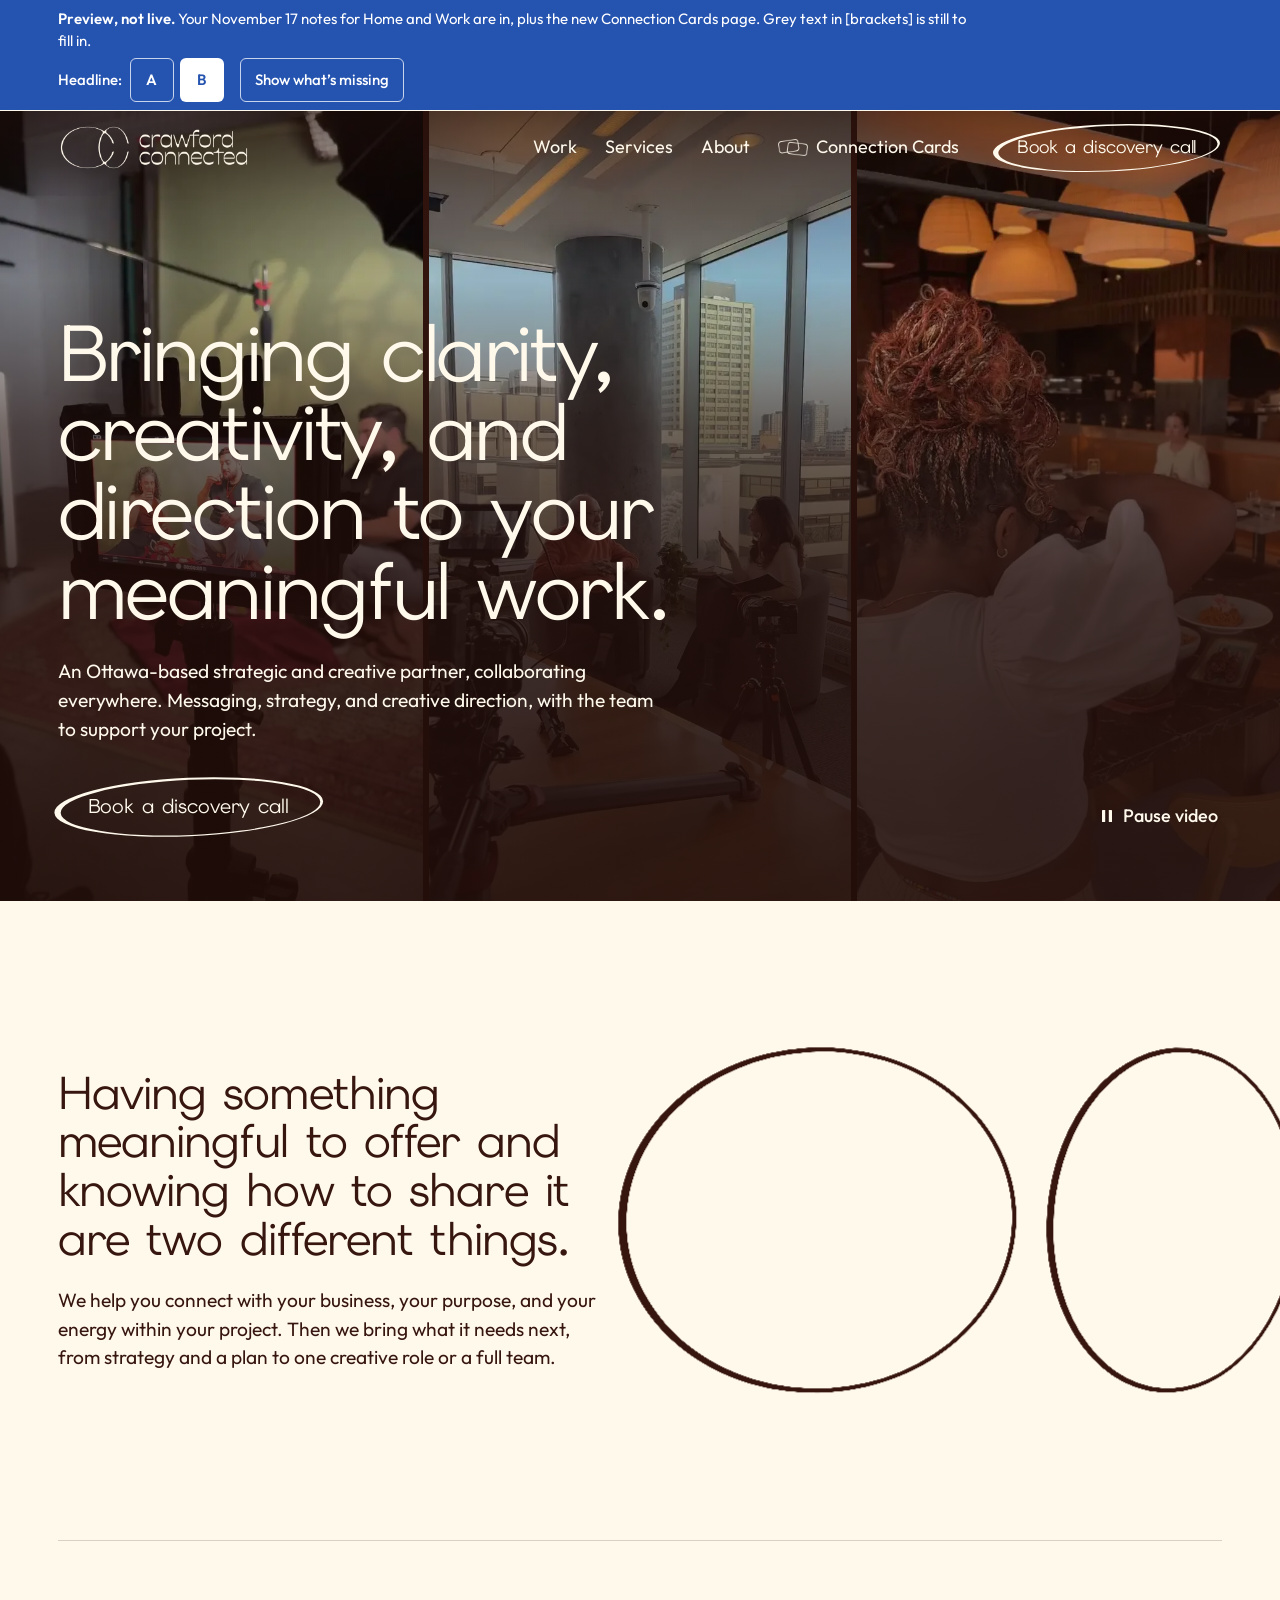
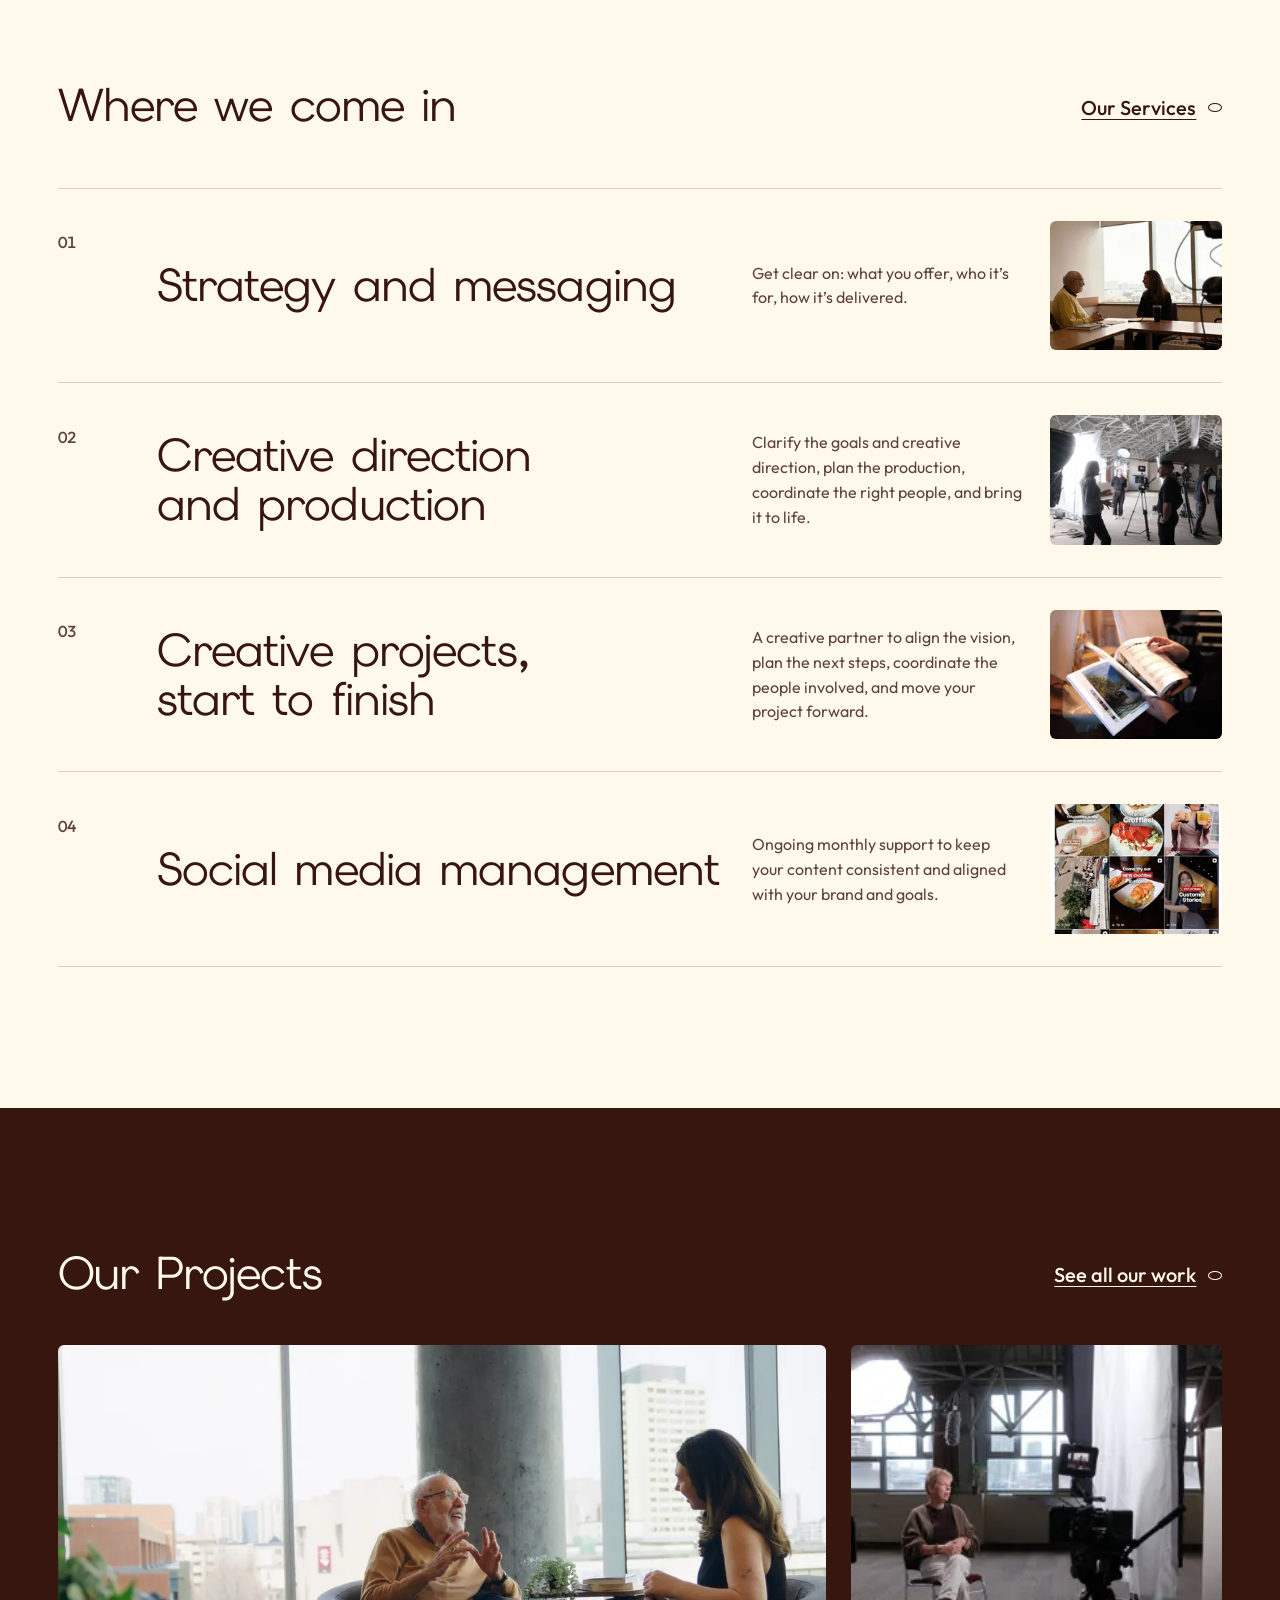
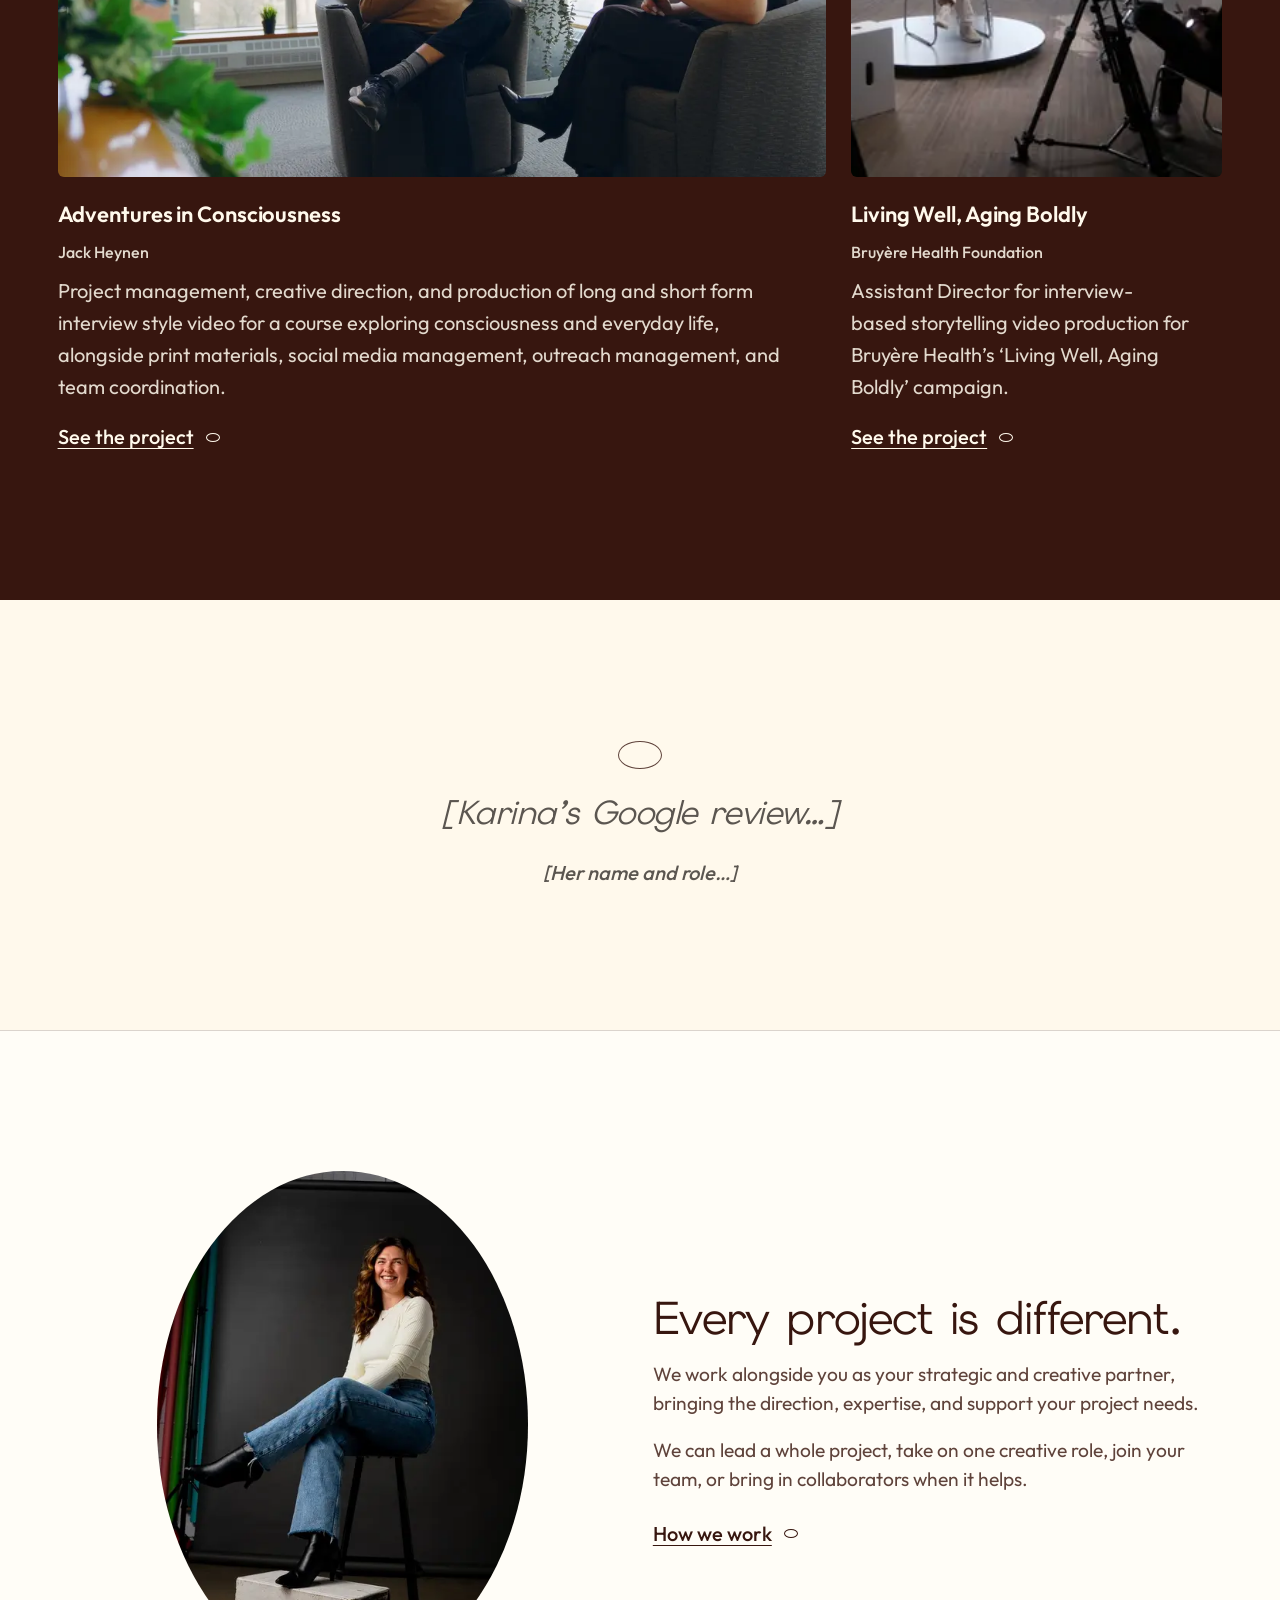
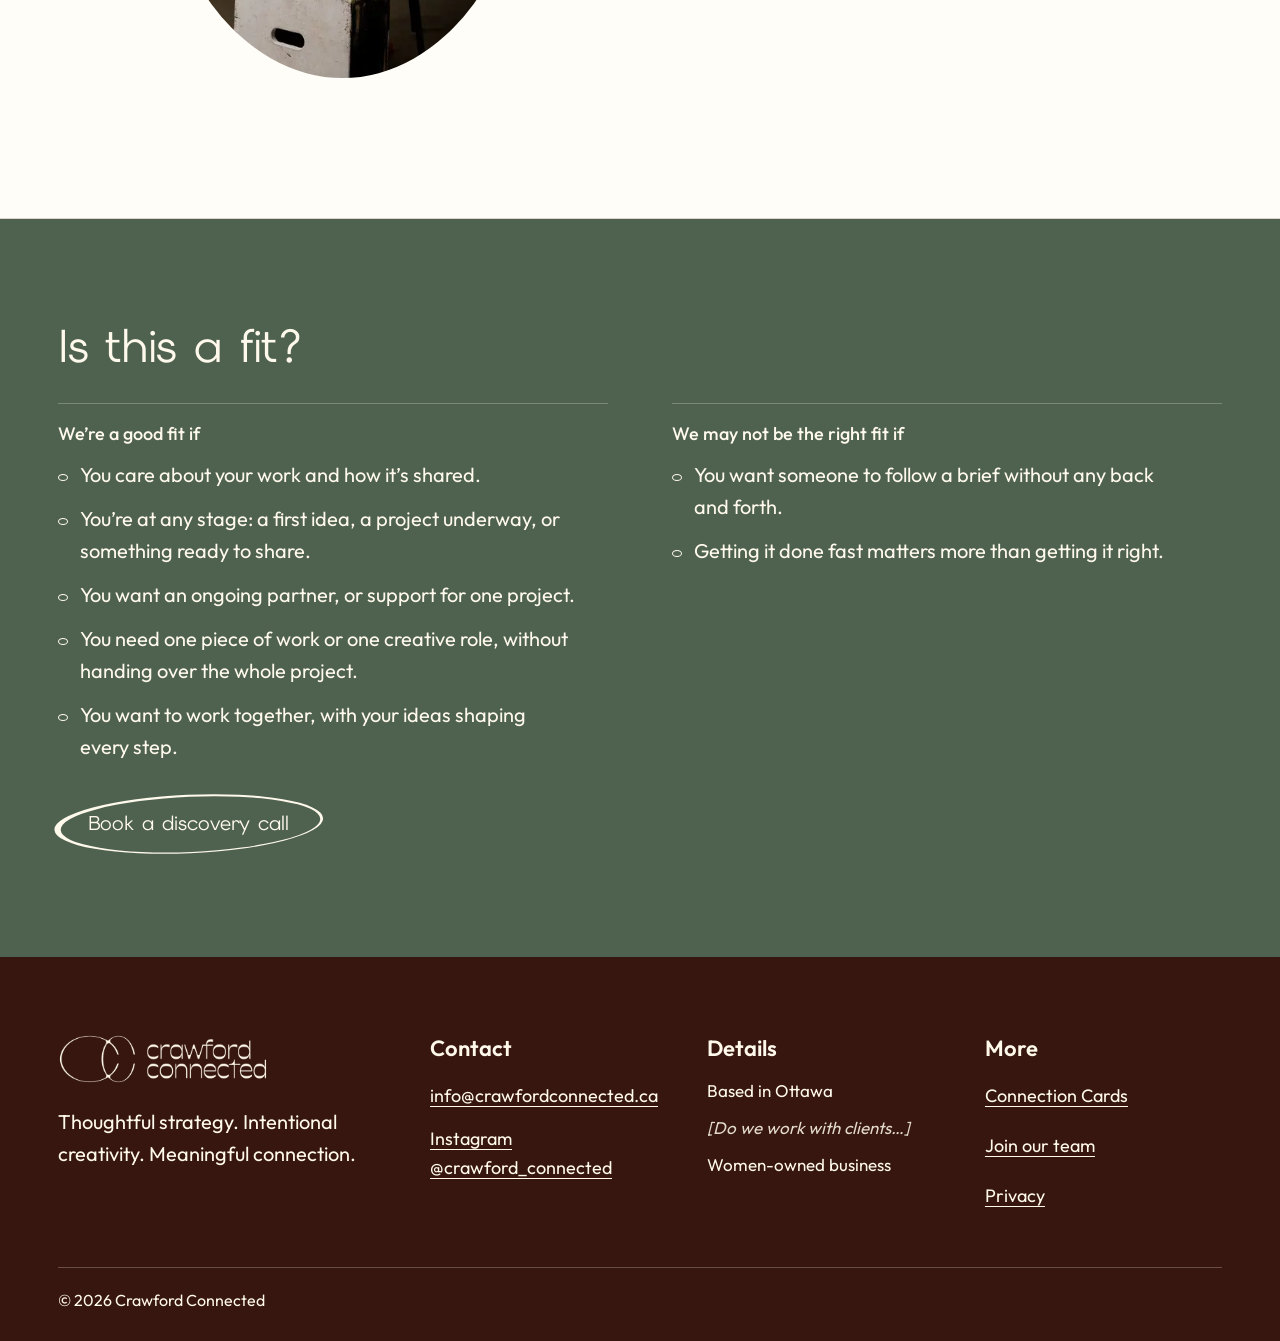
==== commit e8efb9eb: "Revert "Connection Cards: font switch (Yours / A / B / C) for Allie to compare" This reverts commit " ====
--- a/index.html
+++ b/index.html
@@ -1 +1 @@
-<!DOCTYPE html><html lang="en-CA" data-review="clean" data-headline="b"><head><meta charset="utf-8"><meta name="viewport" content="width=device-width, initial-scale=1, viewport-fit=cover"><script>try { if (localStorage.getItem('cc-review') === 'missing') document.documentElement.dataset.review = 'missing'; var h = localStorage.getItem('cc-hl'); if (h === 'a') delete document.documentElement.dataset.headline; if (h === 'b') document.documentElement.dataset.headline = 'b'; var f = localStorage.getItem('cc-hand'); if (f === 'a' || f === 'b' || f === 'c') document.documentElement.dataset.hand = f; } catch (e) {}</script><title>Crawford Connected | Strategy and creative direction, Ottawa</title><meta name="description" content="A strategic and creative partner in Ottawa for brand messaging, marketing strategy and creative direction, from a whole project to one creative role."><link rel="canonical" href="https://crawfordconnected.ca/"><meta name="robots" content="noindex, nofollow"><meta property="og:type" content="website"><meta property="og:site_name" content="Crawford Connected"><meta property="og:locale" content="en_CA"><meta property="og:title" content="Crawford Connected | Strategy and creative direction, Ottawa"><meta property="og:description" content="A strategic and creative partner in Ottawa for brand messaging, marketing strategy and creative direction, from a whole project to one creative role."><meta property="og:url" content="https://crawfordconnected.ca/"><meta property="og:image" content="https://crawfordconnected.ca/_astro/share-allie-studio.Bz2gRNS8_ZN6owB.jpg"><meta property="og:image:width" content="1200"><meta property="og:image:height" content="630"><meta property="og:image:alt" content="Allie Crawford smiling on a stool in a photo studio"><meta name="twitter:card" content="summary_large_image"><meta name="theme-color" content="#fff9ec"><link rel="icon" type="image/png" sizes="32x32" href="./favicon-32.png"><link rel="icon" type="image/png" sizes="192x192" href="./favicon-192.png"><link rel="apple-touch-icon" href="./apple-touch-icon.png"><link rel="preload" href="./site-assets/elms-sans-latin-400-normal.DxMkYH23.woff2" as="font" type="font/woff2" crossorigin><link rel="preload" href="./site-assets/outfit-latin-400-normal.BGsTXAXT.woff2" as="font" type="font/woff2" crossorigin><style>.wordmark{-webkit-mask-image:url(./site-assets/logo-wordmark-mask.4lhsvhzJ_eD6WB.webp);mask-image:url(./site-assets/logo-wordmark-mask.4lhsvhzJ_eD6WB.webp)}.mark{-webkit-mask-image:url(./site-assets/logo-submark-mask.Dviby7W-_slocp.webp);mask-image:url(./site-assets/logo-submark-mask.Dviby7W-_slocp.webp)}.cards-mark{-webkit-mask-image:url(./site-assets/cards-mark-small-mask.2HnKetVo_Zdc4Ur.webp);mask-image:url(./site-assets/cards-mark-small-mask.2HnKetVo_Zdc4Ur.webp)}</style><script type="application/ld+json">{"@context":"https://schema.org","@type":"ProfessionalService","@id":"https://crawfordconnected.ca/#business","name":"Crawford Connected","url":"https://crawfordconnected.ca/","email":"info@crawfordconnected.ca","areaServed":{"@type":"City","name":"Ottawa"},"sameAs":["https://www.instagram.com/crawford_connected/"],"hasOfferCatalog":{"@type":"OfferCatalog","name":"Services","itemListElement":[{"@type":"Offer","itemOffered":{"@type":"Service","name":"Strategy and messaging"}},{"@type":"Offer","itemOffered":{"@type":"Service","name":"Creative direction and production"}},{"@type":"Offer","itemOffered":{"@type":"Service","name":"Creative projects, start to finish"}},{"@type":"Offer","itemOffered":{"@type":"Service","name":"Social media management"}}]}}</script><link rel="stylesheet" href="./site-assets/Base.4x3DjNTQ.css"></head><body><a class="skip" href="#main">Skip to content</a><div class="preview-bar" role="region" aria-label="Preview notice" data-placeholder><div class="wrap"><p><strong>Preview, not live.</strong> Your November 17 notes for Home and Work are in, plus the new Connection Cards page. <span class="pv-clean">Grey text in [brackets] is still to fill in.</span><span class="pv-missing">Everything in blue is still to fill in.</span></p><div class="pv-tools"><div class="pv-headline" role="group" aria-label="Headline" hidden><span class="pv-headline__label" aria-hidden="true">Headline:</span><button type="button" class="pv-hl" data-hl="a" aria-pressed="true" aria-label="Headline A">A</button><button type="button" class="pv-hl" data-hl="b" aria-pressed="false" aria-label="Headline B">B</button></div><button class="pv-toggle" id="pv-toggle" type="button" aria-pressed="false">Show what’s missing</button></div></div></div><script type="module">var e=document.getElementById(`pv-toggle`),t=document.documentElement,n=()=>e?.setAttribute(`aria-pressed`,String(t.dataset.review===`missing`));e?.addEventListener(`click`,()=>{let e=t.dataset.review===`missing`?`clean`:`missing`;t.dataset.review=e;try{localStorage.setItem(`cc-review`,e)}catch{}n()}),n();var r=document.querySelector(`.pv-headline`),i=document.querySelector(`.hl--a`),a=document.querySelector(`.hl--b`);if(r&&i&&a){r.hidden=!1;let e=e=>{e===`b`?t.dataset.headline=`b`:delete t.dataset.headline,i.setAttribute(`aria-hidden`,String(e===`b`)),a.setAttribute(`aria-hidden`,String(e===`a`)),r.querySelectorAll(`button`).forEach(t=>t.setAttribute(`aria-pressed`,String(t.dataset.hl===e)));try{localStorage.setItem(`cc-hl`,e)}catch{}};e(t.dataset.headline===`b`?`b`:`a`),r.addEventListener(`click`,t=>{let n=t.target.closest(`button[data-hl]`);n&&e(n.dataset.hl)})}var o=document.querySelector(`.pv-font`);if(o){o.hidden=!1;let e=e=>{e?t.dataset.hand=e:delete t.dataset.hand,o.querySelectorAll(`button`).forEach(t=>t.setAttribute(`aria-pressed`,String(t.dataset.hand===e)));try{e?localStorage.setItem(`cc-hand`,e):localStorage.removeItem(`cc-hand`)}catch{}};e(t.dataset.hand??``),o.addEventListener(`click`,t=>{let n=t.target.closest(`button[data-hand]`);n&&e(n.dataset.hand??``)})}var s=document.querySelector(`.preview-bar`);if(s){let e=()=>t.style.setProperty(`--bar-h`,`${s.offsetHeight}px`);e(),`ResizeObserver`in window&&new ResizeObserver(e).observe(s)}</script><header class="site-header no-anim" id="site-header" data-clear><div class="wrap"><a class="brand" href="./index.html" aria-label="Crawford Connected, home"><span class="wordmark wordmark--head" aria-hidden="true"></span><span class="mark" aria-hidden="true"></span></a><nav class="nav" aria-label="Main"><a href="./work/index.html">Work</a><a href="./services/index.html">Services</a><a href="./about/index.html">About</a><a href="./connection-cards/index.html"><span class="cards-mark" aria-hidden="true"></span>Connection Cards</a></nav><a class="cta cta--sm head-cta" href="./start/index.html"><svg class="cta__ring" viewBox="0 0 240 72" preserveAspectRatio="none" aria-hidden="true"><path fill-rule="evenodd" d="M2 36a118 34 0 1 0 236 0a118 34 0 1 0 -236 0Z M7.5 36.5a114 32 0 1 0 228 0a114 32 0 1 0 -228 0Z"></path></svg><svg class="cta__echo" viewBox="0 0 120 72" preserveAspectRatio="none" aria-hidden="true"><path d="M115.2 25.5A58 34 0 1 0 115.2 46.5"></path></svg><span class="cta__text">Book a discovery call</span></a><details class="menu" id="menu"><summary class="menu__toggle" aria-label="Menu"><span class="menu__icon" aria-hidden="true"></span><span class="menu__word">Menu</span></summary><nav class="menu__panel" aria-label="Main, phone"><a href="./work/index.html">Work</a><a href="./services/index.html">Services</a><a href="./about/index.html">About</a><a href="./connection-cards/index.html"><span class="cards-mark" aria-hidden="true"></span>Connection Cards</a><a href="./start/index.html">Book a discovery call</a></nav></details></div></header><script type="module">var e=document.getElementById(`menu`);e&&(e.addEventListener(`click`,t=>{t.target.closest(`a`)&&(e.open=!1)}),document.addEventListener(`keydown`,t=>{t.key===`Escape`&&e.open&&(e.open=!1,e.querySelector(`summary`)?.focus())}));var t=document.getElementById(`site-header`);if(t&&t.hasAttribute(`data-clear`)){let e=()=>t.classList.toggle(`is-clear`,window.scrollY<8);e(),window.addEventListener(`scroll`,e,{passive:!0});let n=()=>setTimeout(()=>t.classList.remove(`no-anim`),150);document.readyState===`complete`?n():window.addEventListener(`load`,n)}</script><main id="main"><section class="hero" aria-labelledby="hero-title"><div class="hero__media" role="img" aria-label="Behind-the-scenes footage from our shoots: an interview set on a rug, Allie in conversation on camera, and a food shoot in a restaurant"><video class="hero__clip hero__clip--side" muted loop playsinline preload="none" poster="./video/hero-rug-set-poster.webp" data-src="./video/hero-rug-set.mp4"></video><video class="hero__clip hero__clip--main" muted loop playsinline preload="none" poster="./video/hero-allie-on-set-poster.webp" data-src="./video/hero-allie-on-set.mp4"></video><video class="hero__clip hero__clip--side hero__clip--last" muted loop playsinline preload="none" poster="./video/hero-restaurant-shoot-poster.webp" data-src="./video/hero-restaurant-shoot.mp4"></video></div><div class="hero__scrim" aria-hidden="true"></div><div class="wrap"><div class="hero__copy"><h1 id="hero-title" class="h1 hero__h1"><span class="hl hl--a">Behind every idea are people with something worth sharing.</span><span class="hl hl--b" aria-hidden="true">Bringing clarity, creativity, and direction to your meaningful work.</span></h1><p class="lead">An Ottawa-based strategic and creative partner, collaborating everywhere. Messaging, strategy, and creative direction, with the team to support your project.</p><a class="cta" href="./start/index.html"><svg class="cta__ring" viewBox="0 0 240 72" preserveAspectRatio="none" aria-hidden="true"><path fill-rule="evenodd" d="M2 36a118 34 0 1 0 236 0a118 34 0 1 0 -236 0Z M7.5 36.5a114 32 0 1 0 228 0a114 32 0 1 0 -228 0Z"></path></svg><svg class="cta__echo" viewBox="0 0 120 72" preserveAspectRatio="none" aria-hidden="true"><path d="M115.2 25.5A58 34 0 1 0 115.2 46.5"></path></svg><span class="cta__text">Book a discovery call</span></a></div></div><button class="hero__pause" id="hero-pause" type="button" aria-pressed="false" hidden><svg class="i-pause" viewBox="0 0 12 14" aria-hidden="true"><rect x="1" y="1" width="3.2" height="12" rx="0.6"></rect><rect x="7.8" y="1" width="3.2" height="12" rx="0.6"></rect></svg><svg class="i-play" viewBox="0 0 12 14" aria-hidden="true"><path d="M1.5 1.2v11.6c0 .5.5.8.9.5l8.6-5.8c.4-.3.4-.8 0-1.1L2.4.7c-.4-.3-.9 0-.9.5Z"></path></svg><span class="hero__pause-text">Pause video</span></button></section><section class="connect" aria-labelledby="connect-title"><div class="wrap"><div class="connect__text"><h2 id="connect-title" class="h2">Having something meaningful to offer and knowing how to share it are two different things.</h2><p>We help you connect with your business, your purpose, and your energy within your project. Then we bring what it needs next, from strategy and a plan to one creative role or a full team.</p></div><div class="stage" id="stage"><svg class="stage__svg" viewBox="90 10 820 540" role="img" aria-label="The Crawford Connected mark: two ovals that overlap and join"><defs><filter id="ink-web" x="-40%" y="-10%" width="180%" height="120%" color-interpolation-filters="sRGB"><feGaussianBlur in="SourceGraphic" stdDeviation="2.2" result="soft"></feGaussianBlur><feColorMatrix in="soft" type="matrix" values="1 0 0 0 0  0 1 0 0 0  0 0 1 0 0  0 0 0 14 -6"></feColorMatrix></filter><mask id="c-opening" maskUnits="userSpaceOnUse" x="480" y="-20" width="460" height="600"><rect x="480" y="-20" width="460" height="600" fill="#fff"></rect><rect x="842" y="246" width="80" height="68" fill="#000"></rect></mask></defs><g class="stage__ink" filter="url(#ink-web)"><g class="ring ring--say"><path fill-rule="evenodd" d="M110 280a300 260 0 1 0 600 0a300 260 0 1 0 -600 0Z M122 280a291 254 0 1 0 582 0a291 254 0 1 0 -582 0Z"></path></g><g class="ring ring--how"><path fill-rule="evenodd" mask="url(#c-opening)" d="M510 280a190 260 0 1 0 380 0a190 260 0 1 0 -380 0Z M520 280a182.5 254 0 1 0 365 0a182.5 254 0 1 0 -365 0Z"></path></g></g></svg></div></div></section><section class="section section--rule" aria-labelledby="services-title"><div class="wrap"><div class="section-head section-head--row"><h2 id="services-title" class="h2 reveal">Where we come in</h2><a class="text-link" href="./services/index.html">Our Services</a></div><ul class="index"><li><a class="index__row grid" href="./services/index.html#strategy-and-messaging"><span class="index__num" aria-hidden="true">01</span><h3 class="index__name">Strategy and messaging</h3><p class="index__text">Get clear on: what you offer, who it’s for, how it’s delivered.</p><figure class="photo index__photo"><img src="./site-assets/allie-window-table-conversation.B0Bo9uZO_Z1qdKuX.webp" srcset="./site-assets/allie-window-table-conversation.B0Bo9uZO_MPjOl.webp 240w, ./site-assets/allie-window-table-conversation.B0Bo9uZO_OQe1D.webp 480w, ./site-assets/allie-window-table-conversation.B0Bo9uZO_Z1qdKuX.webp 1800w" alt="Allie talking with a client across a table by a window" sizes="(max-width: 960px) 112px, 240px" loading="lazy" decoding="async" style="object-position: center 62%" width="1800" height="2400"></figure></a></li><li><a class="index__row grid" href="./services/index.html#creative-direction-and-production"><span class="index__num" aria-hidden="true">02</span><h3 class="index__name">Creative direction and production</h3><p class="index__text">Clarify the goals and creative direction, plan the production, coordinate the right people, and bring it to life.</p><figure class="photo index__photo"><img src="./site-assets/bruyere-crew-talking.BvM3B1vy_Z2maRrv.webp" srcset="./site-assets/bruyere-crew-talking.BvM3B1vy_1rsfCI.webp 240w, ./site-assets/bruyere-crew-talking.BvM3B1vy_1e06Q8.webp 480w, ./site-assets/bruyere-crew-talking.BvM3B1vy_Z2maRrv.webp 2400w" alt="The crew talking between takes, with a camera on a tripod and lights behind them" sizes="(max-width: 960px) 112px, 240px" loading="lazy" decoding="async" width="2400" height="1600"></figure></a></li><li><a class="index__row grid" href="./services/index.html#creative-projects"><span class="index__num" aria-hidden="true">03</span><h3 class="index__name">Creative projects, start to finish</h3><p class="index__text">A creative partner to align the vision, plan the next steps, coordinate the people involved, and move your project forward.</p><figure class="photo index__photo"><img src="./site-assets/gamal-book-in-hands.CRgwibUC_1G6tsR.webp" srcset="./site-assets/gamal-book-in-hands.CRgwibUC_ZAMPEg.webp 240w, ./site-assets/gamal-book-in-hands.CRgwibUC_Z1wrWib.webp 480w, ./site-assets/gamal-book-in-hands.CRgwibUC_1G6tsR.webp 2400w" alt="Hands opening one of Gamal Rahman's landscape painting books to a page of colour swatches and a painted waterfall" sizes="(max-width: 960px) 112px, 240px" loading="lazy" decoding="async" width="2400" height="1600"></figure></a></li><li><a class="index__row grid" href="./services/index.html#social-media-management"><span class="index__num" aria-hidden="true">04</span><h3 class="index__name">Social media management</h3><p class="index__text">Ongoing monthly support to keep your content consistent and aligned with your brand and goals.</p><figure class="photo index__photo"><img src="./site-assets/xingfutang-instagram-grid.6y2fBG4W_1DnCK5.webp" srcset="./site-assets/xingfutang-instagram-grid.6y2fBG4W_Z2kG2Ma.webp 240w, ./site-assets/xingfutang-instagram-grid.6y2fBG4W_Ed7Hc.webp 480w, ./site-assets/xingfutang-instagram-grid.6y2fBG4W_1DnCK5.webp 1304w" alt="The Xing Fu Tang Ottawa Instagram grid, with drinks, desserts, staff and event posts" sizes="(max-width: 960px) 112px, 240px" loading="lazy" decoding="async" style="object-position: center 20%" width="1304" height="2333"></figure></a></li></ul></div></section><section class="section band--ink home-projects" aria-labelledby="work-title"><div class="wrap"><div class="section-head section-head--row"><h2 id="work-title" class="h2 reveal">Our Projects</h2><a class="text-link" href="./work/index.html">See all our work</a></div><div class="hp grid" data-count="2"><article class="hp__card"><a class="hp__media" href="./work/index.html#adventures-in-consciousness" tabindex="-1" aria-hidden="true"><figure class="photo"><img src="./site-assets/adventures-jack-interview-window.CwI10BXO_Z1rwfWo.webp" srcset="./site-assets/adventures-jack-interview-window.CwI10BXO_Z1WXILl.webp 320w, ./site-assets/adventures-jack-interview-window.CwI10BXO_1XfuBl.webp 480w, ./site-assets/adventures-jack-interview-window.CwI10BXO_1wHjUk.webp 640w, ./site-assets/adventures-jack-interview-window.CwI10BXO_16a9ej.webp 800w, ./site-assets/adventures-jack-interview-window.CwI10BXO_ZT41XM.webp 1080w, ./site-assets/adventures-jack-interview-window.CwI10BXO_SwC3r.webp 1440w, ./site-assets/adventures-jack-interview-window.CwI10BXO_Z1rwfWo.webp 2400w" alt="Jack Heynen talking with his interviewer in armchairs by a tall window, a small table and plant between them" sizes="(max-width: 960px) calc(100vw - 40px), (max-width: 1280px) 64vw, 840px" loading="lazy" decoding="async" style="object-position: center 40%" width="2400" height="1350"></figure></a><div class="hp__text"><h3 class="h3">Adventures in Consciousness</h3><p class="label">Jack Heynen</p><p>Project management, creative direction, and production of long and short form interview style video for a course exploring consciousness and everyday life, alongside print materials, social media management, outreach management, and team coordination.</p><a class="text-link" href="./work/index.html#adventures-in-consciousness" aria-label="See the project: Adventures in Consciousness">See the project</a></div></article><article class="hp__card"><a class="hp__media" href="./work/index.html#bruyere-health-foundation" tabindex="-1" aria-hidden="true"><figure class="photo"><img src="./site-assets/bruyere-interview-set.D2X_PwAR_Zxnm7l.webp" srcset="./site-assets/bruyere-interview-set.D2X_PwAR_ZqOqmG.webp 320w, ./site-assets/bruyere-interview-set.D2X_PwAR_14C8sf.webp 480w, ./site-assets/bruyere-interview-set.D2X_PwAR_Z19s2NL.webp 640w, ./site-assets/bruyere-interview-set.D2X_PwAR_Z14H9lA.webp 800w, ./site-assets/bruyere-interview-set.D2X_PwAR_2wMcRQ.webp 1080w, ./site-assets/bruyere-interview-set.D2X_PwAR_Z2kD0br.webp 1440w, ./site-assets/bruyere-interview-set.D2X_PwAR_Zxnm7l.webp 2400w" alt="A woman seated on a round platform for an interview, with cameras and a crew member in front of her" sizes="(max-width: 960px) calc(100vw - 40px), (max-width: 1280px) 32vw, 410px" loading="lazy" decoding="async" style="object-position: center 55%" width="2400" height="1600"></figure></a><div class="hp__text"><h3 class="h3">Living Well, Aging Boldly</h3><p class="label">Bruyère Health Foundation</p><p>Assistant Director for interview-based storytelling video production for Bruyère Health’s ‘Living Well, Aging Boldly’ campaign.</p><a class="text-link" href="./work/index.html#bruyere-health-foundation" aria-label="See the project: Living Well, Aging Boldly">See the project</a></div></article></div></div></section><section class="section testimonial" aria-label="What a client says"><div class="wrap"><figure class="testimonial__box"><span class="testimonial__mark" aria-hidden="true"></span><blockquote class="statement"><p><span class="fill" data-placeholder><span class="fill-full">[Karina’s Google review, word for word, once she says yes]</span><span class="fill-short" aria-hidden="true">[Karina’s Google review…]</span></span></p></blockquote><figcaption class="testimonial__by"><span class="testimonial__name"><span class="fill" data-placeholder><span class="fill-full">[Her name and role, as she’d like them shown]</span><span class="fill-short" aria-hidden="true">[Her name and role…]</span></span></span></figcaption></figure></div></section><section class="duo band--soft" aria-labelledby="team-title"><div class="wrap grid"><figure class="photo photo--oval duo__photo"><img src="./site-assets/allie-studio-portrait-oval-2026.BJFxdz4C_ZWtMB5.webp" srcset="./site-assets/allie-studio-portrait-oval-2026.BJFxdz4C_1iKJch.webp 320w, ./site-assets/allie-studio-portrait-oval-2026.BJFxdz4C_ZAY6hc.webp 480w, ./site-assets/allie-studio-portrait-oval-2026.BJFxdz4C_Z190UBI.webp 640w, ./site-assets/allie-studio-portrait-oval-2026.BJFxdz4C_L7P5w.webp 800w, ./site-assets/allie-studio-portrait-oval-2026.BJFxdz4C_ZWtMB5.webp 1058w" alt="Allie Crawford smiling on a stool in a photo studio" sizes="(max-width: 960px) 340px, 400px" loading="lazy" decoding="async" width="1058" height="1443"></figure><div class="duo__copy"><h2 id="team-title" class="h2">Every project is different.</h2><p class="lead">We work alongside you as your strategic and creative partner, bringing the direction, expertise, and support your project needs.</p><p class="lead">We can lead a whole project, take on one creative role, join your team, or bring in collaborators when it helps.</p><a class="text-link" href="./about/index.html">How we work</a></div></div></section><section class="close band--moss" aria-labelledby="fit-title"><div class="wrap"><h2 id="fit-title" class="h2">Is this a fit?</h2><div class="fit"><div class="fit__col"><h3 class="h4">We’re a good fit if</h3><ul class="dots"><li><span>You care about your work and how it’s shared.</span></li><li><span>You’re at any stage: a first idea, a project underway, or something ready to share.</span></li><li><span>You want an ongoing partner, or support for one project.</span></li><li><span>You need one piece of work or one creative role, without handing over the whole project.</span></li><li><span>You want to work together, with your ideas shaping every step.</span></li></ul></div><div class="fit__col"><h3 class="h4">We may not be the right fit if</h3><ul class="dots"><li><span>You want someone to follow a brief without any back and forth.</span></li><li><span>Getting it done fast matters more than getting it right.</span></li></ul></div></div><a class="cta" href="./start/index.html"><svg class="cta__ring" viewBox="0 0 240 72" preserveAspectRatio="none" aria-hidden="true"><path fill-rule="evenodd" d="M2 36a118 34 0 1 0 236 0a118 34 0 1 0 -236 0Z M7.5 36.5a114 32 0 1 0 228 0a114 32 0 1 0 -228 0Z"></path></svg><svg class="cta__echo" viewBox="0 0 120 72" preserveAspectRatio="none" aria-hidden="true"><path d="M115.2 25.5A58 34 0 1 0 115.2 46.5"></path></svg><span class="cta__text">Book a discovery call</span></a></div></section></main><footer class="footer"><div class="wrap"><div class="footer__grid"><div class="footer__brand"><span class="wordmark" role="img" aria-label="Crawford Connected"></span><p>Thoughtful strategy. Intentional creativity. Meaningful connection.</p></div><div class="footer__col"><h2 class="h4">Contact</h2><a href="mailto:info@crawfordconnected.ca">info@crawfordconnected.ca</a><a href="https://www.instagram.com/crawford_connected/">Instagram @crawford_connected</a></div><div class="footer__col"><h2 class="h4">Details</h2><span>Based in Ottawa</span><span><span class="fill" data-placeholder><span class="fill-full">[Do we work with clients outside Ottawa? If so, where?]</span><span class="fill-short" aria-hidden="true">[Do we work with clients…]</span></span></span><span>Women-owned business</span></div><div class="footer__col"><h2 class="h4">More</h2><a href="./connection-cards/index.html">Connection Cards</a><a href="./start/index.html#join-team">Join our team</a><a href="./privacy/index.html">Privacy</a></div></div><div class="footer__legal"><span>© 2026 Crawford Connected</span></div></div></footer></body></html><script type="module">var e=Array.from(document.querySelectorAll(`.hero__clip`)),t=document.getElementById(`hero-pause`),n=t?.querySelector(`.hero__pause-text`),r=window.matchMedia(`(prefers-reduced-motion: reduce)`).matches,i=e=>getComputedStyle(e).display!==`none`;function a(){e.forEach(e=>{i(e)?(!r&&!e.getAttribute(`src`)&&e.dataset.src&&(e.src=e.dataset.src),r?e.pause():(e.muted=!0,e.play().catch(()=>{}))):e.pause()}),t?.setAttribute(`aria-pressed`,String(r)),n&&(n.textContent=r?`Play video`:`Pause video`)}t&&(t.hidden=!1,t.addEventListener(`click`,()=>{r=!r,a()})),[`(max-width: 1024px)`,`(max-width: 600px)`].forEach(e=>window.matchMedia(e).addEventListener(`change`,a)),a();</script><script type="module" src="./site-assets/index.astro_astro_type_script_index_1_lang.DOwIWaUc.js"></script>+<!DOCTYPE html><html lang="en-CA" data-review="clean" data-headline="b"><head><meta charset="utf-8"><meta name="viewport" content="width=device-width, initial-scale=1, viewport-fit=cover"><script>try { if (localStorage.getItem('cc-review') === 'missing') document.documentElement.dataset.review = 'missing'; var h = localStorage.getItem('cc-hl'); if (h === 'a') delete document.documentElement.dataset.headline; if (h === 'b') document.documentElement.dataset.headline = 'b'; } catch (e) {}</script><title>Crawford Connected | Strategy and creative direction, Ottawa</title><meta name="description" content="A strategic and creative partner in Ottawa for brand messaging, marketing strategy and creative direction, from a whole project to one creative role."><link rel="canonical" href="https://crawfordconnected.ca/"><meta name="robots" content="noindex, nofollow"><meta property="og:type" content="website"><meta property="og:site_name" content="Crawford Connected"><meta property="og:locale" content="en_CA"><meta property="og:title" content="Crawford Connected | Strategy and creative direction, Ottawa"><meta property="og:description" content="A strategic and creative partner in Ottawa for brand messaging, marketing strategy and creative direction, from a whole project to one creative role."><meta property="og:url" content="https://crawfordconnected.ca/"><meta property="og:image" content="https://crawfordconnected.ca/_astro/share-allie-studio.Bz2gRNS8_ZN6owB.jpg"><meta property="og:image:width" content="1200"><meta property="og:image:height" content="630"><meta property="og:image:alt" content="Allie Crawford smiling on a stool in a photo studio"><meta name="twitter:card" content="summary_large_image"><meta name="theme-color" content="#fff9ec"><link rel="icon" type="image/png" sizes="32x32" href="./favicon-32.png"><link rel="icon" type="image/png" sizes="192x192" href="./favicon-192.png"><link rel="apple-touch-icon" href="./apple-touch-icon.png"><link rel="preload" href="./site-assets/elms-sans-latin-400-normal.DxMkYH23.woff2" as="font" type="font/woff2" crossorigin><link rel="preload" href="./site-assets/outfit-latin-400-normal.BGsTXAXT.woff2" as="font" type="font/woff2" crossorigin><style>.wordmark{-webkit-mask-image:url(./site-assets/logo-wordmark-mask.4lhsvhzJ_eD6WB.webp);mask-image:url(./site-assets/logo-wordmark-mask.4lhsvhzJ_eD6WB.webp)}.mark{-webkit-mask-image:url(./site-assets/logo-submark-mask.Dviby7W-_slocp.webp);mask-image:url(./site-assets/logo-submark-mask.Dviby7W-_slocp.webp)}.cards-mark{-webkit-mask-image:url(./site-assets/cards-mark-small-mask.2HnKetVo_Zdc4Ur.webp);mask-image:url(./site-assets/cards-mark-small-mask.2HnKetVo_Zdc4Ur.webp)}</style><script type="application/ld+json">{"@context":"https://schema.org","@type":"ProfessionalService","@id":"https://crawfordconnected.ca/#business","name":"Crawford Connected","url":"https://crawfordconnected.ca/","email":"info@crawfordconnected.ca","areaServed":{"@type":"City","name":"Ottawa"},"sameAs":["https://www.instagram.com/crawford_connected/"],"hasOfferCatalog":{"@type":"OfferCatalog","name":"Services","itemListElement":[{"@type":"Offer","itemOffered":{"@type":"Service","name":"Strategy and messaging"}},{"@type":"Offer","itemOffered":{"@type":"Service","name":"Creative direction and production"}},{"@type":"Offer","itemOffered":{"@type":"Service","name":"Creative projects, start to finish"}},{"@type":"Offer","itemOffered":{"@type":"Service","name":"Social media management"}}]}}</script><link rel="stylesheet" href="./site-assets/Base.Ds8pChG2.css"></head><body><a class="skip" href="#main">Skip to content</a><div class="preview-bar" role="region" aria-label="Preview notice" data-placeholder><div class="wrap"><p><strong>Preview, not live.</strong> Your November 17 notes for Home and Work are in, plus the new Connection Cards page. <span class="pv-clean">Grey text in [brackets] is still to fill in.</span><span class="pv-missing">Everything in blue is still to fill in.</span></p><div class="pv-tools"><div class="pv-headline" role="group" aria-label="Headline" hidden><span class="pv-headline__label" aria-hidden="true">Headline:</span><button type="button" class="pv-hl" data-hl="a" aria-pressed="true" aria-label="Headline A">A</button><button type="button" class="pv-hl" data-hl="b" aria-pressed="false" aria-label="Headline B">B</button></div><button class="pv-toggle" id="pv-toggle" type="button" aria-pressed="false">Show what’s missing</button></div></div></div><script type="module">var e=document.getElementById(`pv-toggle`),t=document.documentElement,n=()=>e?.setAttribute(`aria-pressed`,String(t.dataset.review===`missing`));e?.addEventListener(`click`,()=>{let e=t.dataset.review===`missing`?`clean`:`missing`;t.dataset.review=e;try{localStorage.setItem(`cc-review`,e)}catch{}n()}),n();var r=document.querySelector(`.pv-headline`),i=document.querySelector(`.hl--a`),a=document.querySelector(`.hl--b`);if(r&&i&&a){r.hidden=!1;let e=e=>{e===`b`?t.dataset.headline=`b`:delete t.dataset.headline,i.setAttribute(`aria-hidden`,String(e===`b`)),a.setAttribute(`aria-hidden`,String(e===`a`)),r.querySelectorAll(`button`).forEach(t=>t.setAttribute(`aria-pressed`,String(t.dataset.hl===e)));try{localStorage.setItem(`cc-hl`,e)}catch{}};e(t.dataset.headline===`b`?`b`:`a`),r.addEventListener(`click`,t=>{let n=t.target.closest(`button[data-hl]`);n&&e(n.dataset.hl)})}var o=document.querySelector(`.preview-bar`);if(o){let e=()=>t.style.setProperty(`--bar-h`,`${o.offsetHeight}px`);e(),`ResizeObserver`in window&&new ResizeObserver(e).observe(o)}</script><header class="site-header no-anim" id="site-header" data-clear><div class="wrap"><a class="brand" href="./index.html" aria-label="Crawford Connected, home"><span class="wordmark wordmark--head" aria-hidden="true"></span><span class="mark" aria-hidden="true"></span></a><nav class="nav" aria-label="Main"><a href="./work/index.html">Work</a><a href="./services/index.html">Services</a><a href="./about/index.html">About</a><a href="./connection-cards/index.html"><span class="cards-mark" aria-hidden="true"></span>Connection Cards</a></nav><a class="cta cta--sm head-cta" href="./start/index.html"><svg class="cta__ring" viewBox="0 0 240 72" preserveAspectRatio="none" aria-hidden="true"><path fill-rule="evenodd" d="M2 36a118 34 0 1 0 236 0a118 34 0 1 0 -236 0Z M7.5 36.5a114 32 0 1 0 228 0a114 32 0 1 0 -228 0Z"></path></svg><svg class="cta__echo" viewBox="0 0 120 72" preserveAspectRatio="none" aria-hidden="true"><path d="M115.2 25.5A58 34 0 1 0 115.2 46.5"></path></svg><span class="cta__text">Book a discovery call</span></a><details class="menu" id="menu"><summary class="menu__toggle" aria-label="Menu"><span class="menu__icon" aria-hidden="true"></span><span class="menu__word">Menu</span></summary><nav class="menu__panel" aria-label="Main, phone"><a href="./work/index.html">Work</a><a href="./services/index.html">Services</a><a href="./about/index.html">About</a><a href="./connection-cards/index.html"><span class="cards-mark" aria-hidden="true"></span>Connection Cards</a><a href="./start/index.html">Book a discovery call</a></nav></details></div></header><script type="module">var e=document.getElementById(`menu`);e&&(e.addEventListener(`click`,t=>{t.target.closest(`a`)&&(e.open=!1)}),document.addEventListener(`keydown`,t=>{t.key===`Escape`&&e.open&&(e.open=!1,e.querySelector(`summary`)?.focus())}));var t=document.getElementById(`site-header`);if(t&&t.hasAttribute(`data-clear`)){let e=()=>t.classList.toggle(`is-clear`,window.scrollY<8);e(),window.addEventListener(`scroll`,e,{passive:!0});let n=()=>setTimeout(()=>t.classList.remove(`no-anim`),150);document.readyState===`complete`?n():window.addEventListener(`load`,n)}</script><main id="main"><section class="hero" aria-labelledby="hero-title"><div class="hero__media" role="img" aria-label="Behind-the-scenes footage from our shoots: an interview set on a rug, Allie in conversation on camera, and a food shoot in a restaurant"><video class="hero__clip hero__clip--side" muted loop playsinline preload="none" poster="./video/hero-rug-set-poster.webp" data-src="./video/hero-rug-set.mp4"></video><video class="hero__clip hero__clip--main" muted loop playsinline preload="none" poster="./video/hero-allie-on-set-poster.webp" data-src="./video/hero-allie-on-set.mp4"></video><video class="hero__clip hero__clip--side hero__clip--last" muted loop playsinline preload="none" poster="./video/hero-restaurant-shoot-poster.webp" data-src="./video/hero-restaurant-shoot.mp4"></video></div><div class="hero__scrim" aria-hidden="true"></div><div class="wrap"><div class="hero__copy"><h1 id="hero-title" class="h1 hero__h1"><span class="hl hl--a">Behind every idea are people with something worth sharing.</span><span class="hl hl--b" aria-hidden="true">Bringing clarity, creativity, and direction to your meaningful work.</span></h1><p class="lead">An Ottawa-based strategic and creative partner, collaborating everywhere. Messaging, strategy, and creative direction, with the team to support your project.</p><a class="cta" href="./start/index.html"><svg class="cta__ring" viewBox="0 0 240 72" preserveAspectRatio="none" aria-hidden="true"><path fill-rule="evenodd" d="M2 36a118 34 0 1 0 236 0a118 34 0 1 0 -236 0Z M7.5 36.5a114 32 0 1 0 228 0a114 32 0 1 0 -228 0Z"></path></svg><svg class="cta__echo" viewBox="0 0 120 72" preserveAspectRatio="none" aria-hidden="true"><path d="M115.2 25.5A58 34 0 1 0 115.2 46.5"></path></svg><span class="cta__text">Book a discovery call</span></a></div></div><button class="hero__pause" id="hero-pause" type="button" aria-pressed="false" hidden><svg class="i-pause" viewBox="0 0 12 14" aria-hidden="true"><rect x="1" y="1" width="3.2" height="12" rx="0.6"></rect><rect x="7.8" y="1" width="3.2" height="12" rx="0.6"></rect></svg><svg class="i-play" viewBox="0 0 12 14" aria-hidden="true"><path d="M1.5 1.2v11.6c0 .5.5.8.9.5l8.6-5.8c.4-.3.4-.8 0-1.1L2.4.7c-.4-.3-.9 0-.9.5Z"></path></svg><span class="hero__pause-text">Pause video</span></button></section><section class="connect" aria-labelledby="connect-title"><div class="wrap"><div class="connect__text"><h2 id="connect-title" class="h2">Having something meaningful to offer and knowing how to share it are two different things.</h2><p>We help you connect with your business, your purpose, and your energy within your project. Then we bring what it needs next, from strategy and a plan to one creative role or a full team.</p></div><div class="stage" id="stage"><svg class="stage__svg" viewBox="90 10 820 540" role="img" aria-label="The Crawford Connected mark: two ovals that overlap and join"><defs><filter id="ink-web" x="-40%" y="-10%" width="180%" height="120%" color-interpolation-filters="sRGB"><feGaussianBlur in="SourceGraphic" stdDeviation="2.2" result="soft"></feGaussianBlur><feColorMatrix in="soft" type="matrix" values="1 0 0 0 0  0 1 0 0 0  0 0 1 0 0  0 0 0 14 -6"></feColorMatrix></filter><mask id="c-opening" maskUnits="userSpaceOnUse" x="480" y="-20" width="460" height="600"><rect x="480" y="-20" width="460" height="600" fill="#fff"></rect><rect x="842" y="246" width="80" height="68" fill="#000"></rect></mask></defs><g class="stage__ink" filter="url(#ink-web)"><g class="ring ring--say"><path fill-rule="evenodd" d="M110 280a300 260 0 1 0 600 0a300 260 0 1 0 -600 0Z M122 280a291 254 0 1 0 582 0a291 254 0 1 0 -582 0Z"></path></g><g class="ring ring--how"><path fill-rule="evenodd" mask="url(#c-opening)" d="M510 280a190 260 0 1 0 380 0a190 260 0 1 0 -380 0Z M520 280a182.5 254 0 1 0 365 0a182.5 254 0 1 0 -365 0Z"></path></g></g></svg></div></div></section><section class="section section--rule" aria-labelledby="services-title"><div class="wrap"><div class="section-head section-head--row"><h2 id="services-title" class="h2 reveal">Where we come in</h2><a class="text-link" href="./services/index.html">Our Services</a></div><ul class="index"><li><a class="index__row grid" href="./services/index.html#strategy-and-messaging"><span class="index__num" aria-hidden="true">01</span><h3 class="index__name">Strategy and messaging</h3><p class="index__text">Get clear on: what you offer, who it’s for, how it’s delivered.</p><figure class="photo index__photo"><img src="./site-assets/allie-window-table-conversation.B0Bo9uZO_Z1qdKuX.webp" srcset="./site-assets/allie-window-table-conversation.B0Bo9uZO_MPjOl.webp 240w, ./site-assets/allie-window-table-conversation.B0Bo9uZO_OQe1D.webp 480w, ./site-assets/allie-window-table-conversation.B0Bo9uZO_Z1qdKuX.webp 1800w" alt="Allie talking with a client across a table by a window" sizes="(max-width: 960px) 112px, 240px" loading="lazy" decoding="async" style="object-position: center 62%" width="1800" height="2400"></figure></a></li><li><a class="index__row grid" href="./services/index.html#creative-direction-and-production"><span class="index__num" aria-hidden="true">02</span><h3 class="index__name">Creative direction and production</h3><p class="index__text">Clarify the goals and creative direction, plan the production, coordinate the right people, and bring it to life.</p><figure class="photo index__photo"><img src="./site-assets/bruyere-crew-talking.BvM3B1vy_Z2maRrv.webp" srcset="./site-assets/bruyere-crew-talking.BvM3B1vy_1rsfCI.webp 240w, ./site-assets/bruyere-crew-talking.BvM3B1vy_1e06Q8.webp 480w, ./site-assets/bruyere-crew-talking.BvM3B1vy_Z2maRrv.webp 2400w" alt="The crew talking between takes, with a camera on a tripod and lights behind them" sizes="(max-width: 960px) 112px, 240px" loading="lazy" decoding="async" width="2400" height="1600"></figure></a></li><li><a class="index__row grid" href="./services/index.html#creative-projects"><span class="index__num" aria-hidden="true">03</span><h3 class="index__name">Creative projects, start to finish</h3><p class="index__text">A creative partner to align the vision, plan the next steps, coordinate the people involved, and move your project forward.</p><figure class="photo index__photo"><img src="./site-assets/gamal-book-in-hands.CRgwibUC_1G6tsR.webp" srcset="./site-assets/gamal-book-in-hands.CRgwibUC_ZAMPEg.webp 240w, ./site-assets/gamal-book-in-hands.CRgwibUC_Z1wrWib.webp 480w, ./site-assets/gamal-book-in-hands.CRgwibUC_1G6tsR.webp 2400w" alt="Hands opening one of Gamal Rahman's landscape painting books to a page of colour swatches and a painted waterfall" sizes="(max-width: 960px) 112px, 240px" loading="lazy" decoding="async" width="2400" height="1600"></figure></a></li><li><a class="index__row grid" href="./services/index.html#social-media-management"><span class="index__num" aria-hidden="true">04</span><h3 class="index__name">Social media management</h3><p class="index__text">Ongoing monthly support to keep your content consistent and aligned with your brand and goals.</p><figure class="photo index__photo"><img src="./site-assets/xingfutang-instagram-grid.6y2fBG4W_1DnCK5.webp" srcset="./site-assets/xingfutang-instagram-grid.6y2fBG4W_Z2kG2Ma.webp 240w, ./site-assets/xingfutang-instagram-grid.6y2fBG4W_Ed7Hc.webp 480w, ./site-assets/xingfutang-instagram-grid.6y2fBG4W_1DnCK5.webp 1304w" alt="The Xing Fu Tang Ottawa Instagram grid, with drinks, desserts, staff and event posts" sizes="(max-width: 960px) 112px, 240px" loading="lazy" decoding="async" style="object-position: center 20%" width="1304" height="2333"></figure></a></li></ul></div></section><section class="section band--ink home-projects" aria-labelledby="work-title"><div class="wrap"><div class="section-head section-head--row"><h2 id="work-title" class="h2 reveal">Our Projects</h2><a class="text-link" href="./work/index.html">See all our work</a></div><div class="hp grid" data-count="2"><article class="hp__card"><a class="hp__media" href="./work/index.html#adventures-in-consciousness" tabindex="-1" aria-hidden="true"><figure class="photo"><img src="./site-assets/adventures-jack-interview-window.CwI10BXO_Z1rwfWo.webp" srcset="./site-assets/adventures-jack-interview-window.CwI10BXO_Z1WXILl.webp 320w, ./site-assets/adventures-jack-interview-window.CwI10BXO_1XfuBl.webp 480w, ./site-assets/adventures-jack-interview-window.CwI10BXO_1wHjUk.webp 640w, ./site-assets/adventures-jack-interview-window.CwI10BXO_16a9ej.webp 800w, ./site-assets/adventures-jack-interview-window.CwI10BXO_ZT41XM.webp 1080w, ./site-assets/adventures-jack-interview-window.CwI10BXO_SwC3r.webp 1440w, ./site-assets/adventures-jack-interview-window.CwI10BXO_Z1rwfWo.webp 2400w" alt="Jack Heynen talking with his interviewer in armchairs by a tall window, a small table and plant between them" sizes="(max-width: 960px) calc(100vw - 40px), (max-width: 1280px) 64vw, 840px" loading="lazy" decoding="async" style="object-position: center 40%" width="2400" height="1350"></figure></a><div class="hp__text"><h3 class="h3">Adventures in Consciousness</h3><p class="label">Jack Heynen</p><p>Project management, creative direction, and production of long and short form interview style video for a course exploring consciousness and everyday life, alongside print materials, social media management, outreach management, and team coordination.</p><a class="text-link" href="./work/index.html#adventures-in-consciousness" aria-label="See the project: Adventures in Consciousness">See the project</a></div></article><article class="hp__card"><a class="hp__media" href="./work/index.html#bruyere-health-foundation" tabindex="-1" aria-hidden="true"><figure class="photo"><img src="./site-assets/bruyere-interview-set.D2X_PwAR_Zxnm7l.webp" srcset="./site-assets/bruyere-interview-set.D2X_PwAR_ZqOqmG.webp 320w, ./site-assets/bruyere-interview-set.D2X_PwAR_14C8sf.webp 480w, ./site-assets/bruyere-interview-set.D2X_PwAR_Z19s2NL.webp 640w, ./site-assets/bruyere-interview-set.D2X_PwAR_Z14H9lA.webp 800w, ./site-assets/bruyere-interview-set.D2X_PwAR_2wMcRQ.webp 1080w, ./site-assets/bruyere-interview-set.D2X_PwAR_Z2kD0br.webp 1440w, ./site-assets/bruyere-interview-set.D2X_PwAR_Zxnm7l.webp 2400w" alt="A woman seated on a round platform for an interview, with cameras and a crew member in front of her" sizes="(max-width: 960px) calc(100vw - 40px), (max-width: 1280px) 32vw, 410px" loading="lazy" decoding="async" style="object-position: center 55%" width="2400" height="1600"></figure></a><div class="hp__text"><h3 class="h3">Living Well, Aging Boldly</h3><p class="label">Bruyère Health Foundation</p><p>Assistant Director for interview-based storytelling video production for Bruyère Health’s ‘Living Well, Aging Boldly’ campaign.</p><a class="text-link" href="./work/index.html#bruyere-health-foundation" aria-label="See the project: Living Well, Aging Boldly">See the project</a></div></article></div></div></section><section class="section testimonial" aria-label="What a client says"><div class="wrap"><figure class="testimonial__box"><span class="testimonial__mark" aria-hidden="true"></span><blockquote class="statement"><p><span class="fill" data-placeholder><span class="fill-full">[Karina’s Google review, word for word, once she says yes]</span><span class="fill-short" aria-hidden="true">[Karina’s Google review…]</span></span></p></blockquote><figcaption class="testimonial__by"><span class="testimonial__name"><span class="fill" data-placeholder><span class="fill-full">[Her name and role, as she’d like them shown]</span><span class="fill-short" aria-hidden="true">[Her name and role…]</span></span></span></figcaption></figure></div></section><section class="duo band--soft" aria-labelledby="team-title"><div class="wrap grid"><figure class="photo photo--oval duo__photo"><img src="./site-assets/allie-studio-portrait-oval-2026.BJFxdz4C_ZWtMB5.webp" srcset="./site-assets/allie-studio-portrait-oval-2026.BJFxdz4C_1iKJch.webp 320w, ./site-assets/allie-studio-portrait-oval-2026.BJFxdz4C_ZAY6hc.webp 480w, ./site-assets/allie-studio-portrait-oval-2026.BJFxdz4C_Z190UBI.webp 640w, ./site-assets/allie-studio-portrait-oval-2026.BJFxdz4C_L7P5w.webp 800w, ./site-assets/allie-studio-portrait-oval-2026.BJFxdz4C_ZWtMB5.webp 1058w" alt="Allie Crawford smiling on a stool in a photo studio" sizes="(max-width: 960px) 340px, 400px" loading="lazy" decoding="async" width="1058" height="1443"></figure><div class="duo__copy"><h2 id="team-title" class="h2">Every project is different.</h2><p class="lead">We work alongside you as your strategic and creative partner, bringing the direction, expertise, and support your project needs.</p><p class="lead">We can lead a whole project, take on one creative role, join your team, or bring in collaborators when it helps.</p><a class="text-link" href="./about/index.html">How we work</a></div></div></section><section class="close band--moss" aria-labelledby="fit-title"><div class="wrap"><h2 id="fit-title" class="h2">Is this a fit?</h2><div class="fit"><div class="fit__col"><h3 class="h4">We’re a good fit if</h3><ul class="dots"><li><span>You care about your work and how it’s shared.</span></li><li><span>You’re at any stage: a first idea, a project underway, or something ready to share.</span></li><li><span>You want an ongoing partner, or support for one project.</span></li><li><span>You need one piece of work or one creative role, without handing over the whole project.</span></li><li><span>You want to work together, with your ideas shaping every step.</span></li></ul></div><div class="fit__col"><h3 class="h4">We may not be the right fit if</h3><ul class="dots"><li><span>You want someone to follow a brief without any back and forth.</span></li><li><span>Getting it done fast matters more than getting it right.</span></li></ul></div></div><a class="cta" href="./start/index.html"><svg class="cta__ring" viewBox="0 0 240 72" preserveAspectRatio="none" aria-hidden="true"><path fill-rule="evenodd" d="M2 36a118 34 0 1 0 236 0a118 34 0 1 0 -236 0Z M7.5 36.5a114 32 0 1 0 228 0a114 32 0 1 0 -228 0Z"></path></svg><svg class="cta__echo" viewBox="0 0 120 72" preserveAspectRatio="none" aria-hidden="true"><path d="M115.2 25.5A58 34 0 1 0 115.2 46.5"></path></svg><span class="cta__text">Book a discovery call</span></a></div></section></main><footer class="footer"><div class="wrap"><div class="footer__grid"><div class="footer__brand"><span class="wordmark" role="img" aria-label="Crawford Connected"></span><p>Thoughtful strategy. Intentional creativity. Meaningful connection.</p></div><div class="footer__col"><h2 class="h4">Contact</h2><a href="mailto:info@crawfordconnected.ca">info@crawfordconnected.ca</a><a href="https://www.instagram.com/crawford_connected/">Instagram @crawford_connected</a></div><div class="footer__col"><h2 class="h4">Details</h2><span>Based in Ottawa</span><span><span class="fill" data-placeholder><span class="fill-full">[Do we work with clients outside Ottawa? If so, where?]</span><span class="fill-short" aria-hidden="true">[Do we work with clients…]</span></span></span><span>Women-owned business</span></div><div class="footer__col"><h2 class="h4">More</h2><a href="./connection-cards/index.html">Connection Cards</a><a href="./start/index.html#join-team">Join our team</a><a href="./privacy/index.html">Privacy</a></div></div><div class="footer__legal"><span>© 2026 Crawford Connected</span></div></div></footer></body></html><script type="module">var e=Array.from(document.querySelectorAll(`.hero__clip`)),t=document.getElementById(`hero-pause`),n=t?.querySelector(`.hero__pause-text`),r=window.matchMedia(`(prefers-reduced-motion: reduce)`).matches,i=e=>getComputedStyle(e).display!==`none`;function a(){e.forEach(e=>{i(e)?(!r&&!e.getAttribute(`src`)&&e.dataset.src&&(e.src=e.dataset.src),r?e.pause():(e.muted=!0,e.play().catch(()=>{}))):e.pause()}),t?.setAttribute(`aria-pressed`,String(r)),n&&(n.textContent=r?`Play video`:`Pause video`)}t&&(t.hidden=!1,t.addEventListener(`click`,()=>{r=!r,a()})),[`(max-width: 1024px)`,`(max-width: 600px)`].forEach(e=>window.matchMedia(e).addEventListener(`change`,a)),a();</script><script type="module" src="./site-assets/index.astro_astro_type_script_index_1_lang.DOwIWaUc.js"></script>
--- a/site-assets/Base.Ds8pChG2.css
+++ b/site-assets/Base.Ds8pChG2.css
@@ -0,0 +1 @@
+@font-face{font-family:Elms Sans;font-style:normal;font-display:swap;font-weight:400;src:url(elms-sans-latin-400-normal.DxMkYH23.woff2)format("woff2"),url(elms-sans-latin-400-normal.G1Rh0PHe.woff)format("woff")}@font-face{font-family:Outfit;font-style:normal;font-display:swap;font-weight:400;src:url(outfit-latin-400-normal.BGsTXAXT.woff2)format("woff2"),url(outfit-latin-400-normal.DMwTpYkH.woff)format("woff")}@font-face{font-family:Outfit;font-style:normal;font-display:swap;font-weight:500;src:url(outfit-latin-500-normal.DKnIMDSk.woff2)format("woff2"),url(outfit-latin-500-normal.ClnHRwRh.woff)format("woff")}@font-face{font-family:Outfit;font-style:normal;font-display:swap;font-weight:600;src:url(outfit-latin-600-normal.B7SfZ07L.woff2)format("woff2"),url(outfit-latin-600-normal.BEfTtDA7.woff)format("woff")}:root{--paper:#fff9ec;--field:#fffdf7;--ink:#37160f;--ink-soft:#5f433b;--paper-soft:#fff9ecdb;--sky:#ccdde6;--wash:#37160f0f;--moss:#4f6250;--moss-deep:#3e4e40;--rule:#37160f2e;--rule-on-dark:#fff9ec3d;--scrim:33, 13, 9;--ph-mark:#2453b0;--ph-bg:#e7edfa;--ph-line:#9db3e3;--ph-grey:#5b5650;--display:"Elms Sans", "Outfit", ui-sans-serif, system-ui, sans-serif;--text:"Outfit", ui-sans-serif, system-ui, -apple-system, "Segoe UI", sans-serif;--fs-display:clamp(2.75rem, 6.2vw, 5.5rem);--fs-h2:clamp(2rem, 3.6vw, 3.25rem);--fs-statement:clamp(1.5rem, 2.6vw, 2.25rem);--fs-lead:clamp(1.1875rem, 1.5vw, 1.4375rem);--fs-h3:1.375rem;--fs-body:clamp(1.125rem, 1.05rem + .3vw, 1.25rem);--fs-label:1rem;--s1:4px;--s2:8px;--s3:12px;--s4:16px;--s5:24px;--s6:32px;--s7:48px;--s8:64px;--s9:96px;--s10:128px;--s11:160px;--section:clamp(88px, 11vw, 168px);--section-tight:clamp(56px, 7vw, 104px);--gutter:clamp(20px, 4.5vw, 64px);--col-gap:clamp(16px, 2vw, 32px);--max:1280px;--max-wide:1560px;--header-h:76px;--bar-h:0px;--r-small:6px;--ease:cubic-bezier(.2, .7, .2, 1);color-scheme:light;accent-color:var(--moss);scrollbar-color:var(--ink-soft) var(--paper)}:root:has(.preview-bar){--bar-h:48px}html{scroll-behavior:smooth;-webkit-text-size-adjust:100%;scroll-padding-top:96px}body{background:var(--paper);color:var(--ink);font-family:var(--text);font-size:var(--fs-body);-webkit-font-smoothing:antialiased;margin:0;line-height:1.6}::selection{background:var(--sky);color:var(--ink)}h1,h2,h3,h4,p,ul,ol,dl,dd,figure,fieldset,blockquote{margin:0}ul,ol{padding:0;list-style:none}li{text-wrap:pretty}a{color:inherit;text-underline-offset:.22em;text-decoration-thickness:1px}img,svg,video{max-width:100%}main{overflow-x:clip}[hidden]{display:none!important}.wrap{max-width:var(--max);padding-left:max(var(--gutter), env(safe-area-inset-left,0px));padding-right:max(var(--gutter), env(safe-area-inset-right,0px));margin-inline:auto}.wrap--wide{max-width:var(--max-wide)}.grid{column-gap:var(--col-gap);grid-template-columns:repeat(12,minmax(0,1fr));display:grid}.grid>*{min-width:0}.skip{z-index:50;background:var(--ink);color:var(--paper);padding:12px 18px;position:absolute;top:-80px;left:12px}.skip:focus{top:12px}.vh{clip:rect(0 0 0 0);white-space:nowrap;width:1px;height:1px;position:absolute;overflow:hidden}.h1{font-family:var(--display);font-weight:400;font-size:var(--fs-display);letter-spacing:-.03em;word-spacing:-.04em;text-wrap:balance;line-height:1}.h2{font-family:var(--display);font-weight:400;font-size:var(--fs-h2);letter-spacing:-.02em;word-spacing:-.04em;text-wrap:balance;line-height:1.06}.statement{font-family:var(--display);font-weight:400;font-size:var(--fs-statement);letter-spacing:-.015em;word-spacing:-.04em;text-wrap:balance;max-width:34ch;line-height:1.2}.h3{font-weight:600;font-size:var(--fs-h3);letter-spacing:-.005em;text-wrap:balance;line-height:1.25}.h4{font-size:1.125rem;font-weight:500;line-height:1.3}.label{font-weight:500;font-size:var(--fs-label);color:var(--ink-soft);line-height:1.4}p{text-wrap:pretty;max-width:62ch}dd{text-wrap:pretty}.lead{font-size:var(--fs-lead);color:var(--ink-soft);line-height:1.5}.small{font-size:1rem}.soft{color:var(--ink-soft)}:focus-visible{outline:2px solid var(--ink);outline-offset:3px}.band--ink{background:var(--ink);color:var(--paper)}.band--ink :is(.lead,.soft,.label,p){color:var(--paper-soft)}.band--ink :focus-visible{outline-color:var(--paper)}.band--ink .dots li:before{border-color:var(--paper)}.band--ink .fill{color:inherit;background:#fff9ec24;border-bottom-color:currentColor}.text-link{align-items:center;gap:12px;min-height:44px;font-weight:500;text-decoration:underline 1px;display:inline-flex}.text-link:after{content:"";box-sizing:border-box;width:14px;height:9px;transition:transform .3s var(--ease);border:1.4px solid;border-radius:50%;flex:none}@media (hover:hover){.text-link:hover:after{transform:translate(4px)}}.cta{box-sizing:border-box;min-height:62px;color:inherit;font:400 1.25rem/1.1 var(--display);letter-spacing:-.005em;word-spacing:-.04em;white-space:nowrap;place-items:center;padding:14px 36px 16px;text-decoration:none;display:inline-grid;position:relative}.cta--sm{min-height:50px;padding:10px 26px 12px;font-size:1.125rem}.cta__text{position:relative}.cta__ring{fill:currentColor;width:100%;height:100%;transition:transform .45s var(--ease);position:absolute;inset:0;overflow:visible;transform:rotate(-2.5deg)}.cta__echo{fill:none;stroke:currentColor;stroke-width:1.6px;vector-effect:non-scaling-stroke;opacity:0;width:44%;height:88%;transition:opacity .3s ease, transform .5s var(--ease);position:absolute;top:6%;right:-20%;overflow:visible;transform:translate(-16px)}.cta:focus-visible{outline-offset:6px;border-radius:50%;outline:2px solid}.cta:focus-visible .cta__echo{opacity:1;transform:none}@media (hover:hover){.cta:hover .cta__ring{transform:rotate(.5deg)}.cta:hover .cta__echo{opacity:1;transform:none}}.oval-btn{background:var(--moss);min-height:66px;color:var(--paper);font:400 1.25rem/1 var(--display);word-spacing:-.04em;cursor:pointer;border:0;border-radius:50%;place-items:center;padding:0 44px;transition:background-color .2s;display:inline-grid}.oval-btn:hover{background:var(--moss-deep)}.oval-btn:focus-visible{outline-offset:5px}.dots{gap:8px;display:grid}.dots li{align-items:baseline;gap:12px;display:flex}.dots li:before{content:"";border:1.3px solid var(--ink-soft);box-sizing:border-box;border-radius:50%;flex:none;width:10px;height:7px;transform:translateY(-1px)}.photo{border-radius:var(--r-small);background:var(--wash);max-width:100%;margin:0;position:relative;overflow:hidden}.photo img{object-fit:cover;width:100%;height:100%;display:block}.photo--45{aspect-ratio:4/5}.photo--34{aspect-ratio:3/4}.photo--32{aspect-ratio:3/2}.photo--169{aspect-ratio:16/9}.photo--oval{aspect-ratio:11/15;border-radius:50%}.preview-bar{background:var(--ph-mark);color:#fff;font-size:.9375rem;line-height:1.45}.preview-bar .wrap{flex-wrap:wrap;justify-content:space-between;align-items:center;gap:6px 20px;padding-block:8px;display:flex}.preview-bar p{max-width:92ch}.pv-toggle{color:#fff;cursor:pointer;border-radius:var(--r-small);min-height:44px;font:500 .9375rem/1 var(--text);background:0 0;border:1px solid #ffffffbf;padding:0 14px}.pv-toggle[aria-pressed=true]{color:var(--ph-mark);background:#fff}.pv-tools{flex-wrap:wrap;align-items:center;gap:8px 16px;display:flex}.pv-headline{align-items:center;gap:6px;display:inline-flex}.pv-headline__label{margin-right:2px;font-weight:500}.pv-hl{color:#fff;cursor:pointer;border-radius:var(--r-small);min-width:44px;min-height:44px;font:600 .9375rem/1 var(--text);background:0 0;border:1px solid #ffffffbf;padding:0 10px}.pv-hl[aria-pressed=true]{color:var(--ph-mark);background:#fff}.pv-hl:focus-visible,.pv-toggle:focus-visible{outline-offset:2px;outline:2px solid #fff}html[data-review=clean] .pv-missing,html:not([data-review=clean]) .pv-clean{display:none}.fill{border-bottom:1px dashed var(--ph-mark);color:var(--ph-mark);-webkit-box-decoration-break:clone;box-decoration-break:clone;background:#2453b014;border-radius:2px;padding:0 .15em}.band--moss .fill,.footer .fill,.hero .fill,.link-band .fill{color:inherit;background:#fff9ec24;border-bottom-color:currentColor}.fill-short{display:none}.tag{border:1px dashed var(--ph-mark);border-radius:var(--r-small);background:var(--ph-bg);min-height:30px;color:var(--ph-mark);font:500 1rem/1.2 var(--text);place-self:start;align-items:center;gap:8px;padding:4px 10px;display:inline-flex}.ph{background:repeating-linear-gradient(135deg, #2453b024 0 1px, transparent 1px 14px), var(--ph-bg);color:var(--ph-mark);place-items:center;display:grid}.ph-inner{text-align:center;justify-items:center;gap:8px;max-width:34ch;padding:20px;display:grid}.ph-icon{fill:none;stroke:currentColor;stroke-width:1.5px;width:30px;height:30px}.ph-tag{font:600 1rem/1 var(--text);letter-spacing:.04em;background:var(--paper);border:1px dashed var(--ph-mark);border-radius:var(--r-small);padding:7px 9px}.ph-cap{font-size:1rem;line-height:1.4}html[data-review=clean] .fill{color:var(--ph-grey);background:0 0;border:0;padding:0;font-style:italic}html[data-review=clean] :is(.band--moss,.footer,.hero,.link-band,.cc-close) .fill{color:inherit;opacity:.86}html[data-review=clean] .fill-short{display:inline}html[data-review=clean] .fill:has(.fill-short)>.fill-full{clip:rect(0 0 0 0);white-space:nowrap;width:1px;height:1px;position:absolute;overflow:hidden}html[data-review=clean] .tag{border-color:var(--ph-grey);color:var(--ph-grey);background:0 0}html[data-review=clean] .ph{background:var(--wash);color:var(--ink-soft)}html[data-review=clean] :is(.ph-cap,.ph-icon){display:none}html[data-review=clean] .ph-tag{color:var(--ink-soft);letter-spacing:.06em;background:0 0;border:0;padding:0}.site-header{top:env(safe-area-inset-top,0px);z-index:10;background:var(--paper);border-bottom:1px solid var(--rule);color:var(--ink);transition:background-color .35s,border-color .35s,color .35s;position:sticky;overflow:clip visible}.site-header.no-anim{transition:none}.site-header.is-clear:not(:has(.menu[open])){color:var(--paper);background:0 0;border-color:#0000}.site-header.is-clear :focus-visible{outline-color:var(--paper)}.site-header .wrap{min-height:var(--header-h);align-items:center;gap:20px;display:flex}.brand{min-height:44px;color:inherit;align-items:center;margin-right:auto;display:inline-flex}.wordmark,.mark{background:currentColor;-webkit-mask-position:50%;mask-position:50%;-webkit-mask-size:contain;mask-size:contain;-webkit-mask-repeat:no-repeat;mask-repeat:no-repeat}.wordmark{aspect-ratio:1225/290;width:clamp(156px,15vw,196px);display:block}.mark{aspect-ratio:875/547;width:58px;display:none}.nav{gap:4px;display:flex}.nav a{white-space:nowrap;align-items:center;min-height:44px;padding:0 12px;font-size:1.125rem;text-decoration:none;display:inline-flex}.nav a:hover,.nav a[aria-current=page]{text-decoration:underline}.cards-mark{aspect-ratio:160/92;background:currentColor;flex:none;width:30px;margin-right:8px;display:inline-block;-webkit-mask-position:50%;mask-position:50%;-webkit-mask-size:contain;mask-size:contain;-webkit-mask-repeat:no-repeat;mask-repeat:no-repeat}.menu__panel .cards-mark{width:36px;margin-right:12px}.menu{display:none}.menu__toggle{cursor:pointer;min-width:44px;min-height:44px;font:500 1.125rem/1 var(--text);justify-content:center;align-items:center;gap:10px;padding:0 4px;list-style:none;display:inline-flex}.menu__toggle::-webkit-details-marker{display:none}.menu__icon{box-sizing:border-box;border-block:1.5px solid;width:20px;height:11px;position:relative}.menu[open] .menu__icon{border-block-color:#0000}.menu[open] .menu__icon:before,.menu[open] .menu__icon:after{content:"";border-top:1.5px solid;position:absolute;top:50%;left:0;right:0;transform:rotate(40deg)}.menu[open] .menu__icon:after{transform:rotate(-40deg)}.menu__panel{background:var(--paper);color:var(--ink);border-bottom:1px solid var(--rule);padding:8px max(var(--gutter), env(safe-area-inset-right,0px)) 20px max(var(--gutter), env(safe-area-inset-left,0px));display:grid;position:absolute;top:100%;left:0;right:0}.menu__panel a{border-top:1px solid var(--rule);min-height:56px;font:400 1.5rem/1.1 var(--display);word-spacing:-.04em;align-items:center;text-decoration:none;display:flex}.menu__panel a:first-child{border-top:0}.menu__panel a[aria-current=page]{text-decoration:underline}.menu__panel :focus-visible{outline-color:var(--ink)}.hero{isolation:isolate;min-height:max(520px, calc(100svh - var(--bar-h)));margin-top:calc(-1 * var(--header-h));background:var(--ink);color:var(--paper);align-items:end;display:grid;position:relative;overflow:hidden}.hero__media{z-index:-2;grid-template-columns:repeat(3,minmax(0,1fr));gap:6px;display:grid;position:absolute;inset:0}.hero__clip{object-fit:cover;background:var(--ink);width:100%;height:100%;display:block}.hero__clip--main{object-position:62% 70%}.hero__scrim{z-index:-1;pointer-events:none;background:linear-gradient(to top, rgba(var(--scrim), .9) 0%, rgba(var(--scrim), .84) 40%, rgba(var(--scrim), .62) 60%, rgba(var(--scrim), .16) 80%, rgba(var(--scrim), 0) 90%), linear-gradient(to bottom, rgba(var(--scrim), .68) 0, rgba(var(--scrim), 0) 170px);position:absolute;inset:0}.hero .wrap{box-sizing:border-box;width:100%;padding-block:calc(var(--header-h) + 48px) clamp(40px, 7vh, 88px)}.hero__copy{justify-items:start;gap:26px;max-width:820px;display:grid}.hero .h1{max-width:20ch}.hero__h1{display:grid}.hl{grid-area:1/1}.hl--b,html[data-headline=b] .hl--a{visibility:hidden}html[data-headline=b] .hl--b{visibility:visible}.hero .lead{color:var(--paper);max-width:46ch}.hero .cta{margin-top:6px;margin-left:-6px}.hero :focus-visible{outline-color:var(--paper)}.hero__pause{z-index:1;right:max(var(--gutter), env(safe-area-inset-right,0px));min-height:44px;color:var(--paper);font:500 1.125rem/1 var(--text);cursor:pointer;background:0 0;border:0;align-items:center;gap:10px;padding:0 4px;display:inline-flex;position:absolute;bottom:clamp(40px,7vh,88px)}.hero__pause:hover .hero__pause-text{text-underline-offset:.22em;text-decoration:underline}.hero__pause svg{fill:currentColor;width:12px;height:14px}.hero__pause .i-play,.hero__pause[aria-pressed=true] .i-pause{display:none}.hero__pause[aria-pressed=true] .i-play{display:block}.opener{--inline:max(var(--gutter), env(safe-area-inset-left,0px), calc((100vw - var(--max)) / 2 + var(--gutter)));isolation:isolate;min-height:clamp(420px,68svh,720px);margin-top:calc(-1 * var(--header-h));display:grid;position:relative;overflow:clip}.opener__panel{align-content:end;gap:var(--s7);min-width:0;padding:calc(var(--header-h) + var(--s8)) var(--inline) clamp(40px, 7vh, 88px);display:grid}.opener__copy{gap:var(--s5);justify-items:start;min-width:0;display:grid}.opener .h1{max-width:16ch}.opener .lead,.opener .label{max-width:46ch}.opener__media{min-width:0}.opener__media>.photo{background:#fff9ec0f;border-radius:0;width:100%;height:100%}.opener--photo .opener__media{z-index:-2;position:absolute;inset:0}.opener__scrim{z-index:-1;pointer-events:none;background:linear-gradient(to top, rgba(var(--scrim), .9) 0%, rgba(var(--scrim), .8) 34%, rgba(var(--scrim), .5) 62%, rgba(var(--scrim), .2) 82%, rgba(var(--scrim), .1) 100%), linear-gradient(to bottom, rgba(var(--scrim), .68) 0, rgba(var(--scrim), 0) 170px);position:absolute;inset:0}.opener--split{grid-template-columns:minmax(0,7fr) minmax(0,5fr)}.opener--split .opener__panel{grid-area:1/1;padding-right:clamp(32px,5vw,80px)}.opener--split .opener__media{grid-area:1/2;position:relative}.opener--split .opener__media>.photo{position:absolute;inset:0}.opener--split .opener__media:has(>.photo):after{content:"";pointer-events:none;background:linear-gradient(to bottom, rgba(var(--scrim), .62), rgba(var(--scrim), 0));height:170px;position:absolute;inset:0 0 auto}.opener--bare{grid-template-columns:minmax(0,1fr)}.opener--moss{min-height:0}.opener--moss .opener__panel{padding-bottom:var(--section);align-content:start}.opener--about{z-index:1;overflow:visible}.opener--about .opener__media{padding:calc(var(--header-h) + var(--s6)) 0 0 0;place-items:end;display:grid}.duo-mark{width:min(28vw,380px);margin:0 calc(min(28vw,380px)/2.17391) -64px 0;position:relative}.duo-mark__photo{width:100%;box-shadow:0 0 0 1px var(--rule-on-dark)}.duo-mark__echo{fill:none;width:62%;height:100%;stroke:var(--paper);stroke-width:1.5px;vector-effect:non-scaling-stroke;position:absolute;top:-64px;left:82%;overflow:visible}.section .wrap{padding-block:var(--section)}.section--flush-top .wrap{padding-top:0}.band--soft{background:var(--field);border-block:1px solid var(--rule)}.band--moss{background:var(--moss);color:var(--paper)}.band--moss :focus-visible{outline-color:var(--paper)}.band--moss .lead,.band--moss .soft{color:var(--paper)}.section-head{gap:16px;margin-bottom:clamp(36px,4.5vw,64px);display:grid}.section-head--row{grid-template-columns:minmax(0,1fr) auto;align-items:end;column-gap:32px}.page-head .wrap{gap:20px;padding-block:clamp(56px,7vw,112px) clamp(48px,6vw,88px);display:grid}.page-head .h1{max-width:18ch}.page-head .lead{max-width:48ch}.split{grid-template-columns:minmax(0,4fr) minmax(0,8fr);align-items:start;gap:24px clamp(32px,6vw,96px);display:grid}.split__body{gap:18px;min-width:0;display:grid}.split__body p{color:var(--ink-soft)}.rule-top{border-top:1px solid var(--rule)}:is(.svc+.svc,.blk+.blk:not(.blk--band))>.wrap{position:relative}:is(.svc+.svc,.blk+.blk:not(.blk--band))>.wrap:before{content:"";top:0;left:max(var(--gutter), env(safe-area-inset-left,0px));right:max(var(--gutter), env(safe-area-inset-right,0px));border-top:1px solid var(--rule);position:absolute}.stack{gap:20px;min-width:0;display:grid}.stack--sm{gap:12px}.connect .wrap{padding-block:var(--section);grid-template-columns:minmax(0,1fr) minmax(0,1fr);align-items:center;gap:clamp(32px,6vw,96px);display:grid}.connect__text{gap:22px;min-width:0;display:grid}.connect__text p{color:var(--ink);font-size:var(--fs-lead);line-height:1.5}.stage{justify-self:center;width:100%;max-width:560px}.stage__svg{width:100%;height:auto;display:block;overflow:visible}.stage__ink{fill:var(--ink)}.section--rule .wrap{position:relative}.section--rule .wrap:before{content:"";top:0;left:max(var(--gutter), env(safe-area-inset-left,0px));right:max(var(--gutter), env(safe-area-inset-right,0px));border-top:1px solid var(--rule);position:absolute}.index{border-bottom:1px solid var(--rule)}.index__row{padding-block:var(--s6);border-top:1px solid var(--rule);color:inherit;transition:background-color .3s var(--ease);align-items:center;text-decoration:none}.index__num{font-weight:500;font-size:var(--fs-label);font-variant-numeric:tabular-nums;color:var(--ink-soft);grid-column:1;align-self:start;padding-top:.6em}.index__name{font-family:var(--display);font-weight:400;font-size:var(--fs-h2);letter-spacing:-.02em;word-spacing:-.04em;text-wrap:balance;color:var(--ink);text-underline-offset:.14em;transition:text-decoration-color .2s var(--ease);grid-column:2/8;line-height:1.06;text-decoration-line:underline;text-decoration-color:#0000;text-decoration-thickness:1.5px}.index__text{max-width:30ch;color:var(--ink-soft);text-wrap:pretty;grid-column:8/11;margin:0;font-size:1rem;line-height:1.55}.index__photo{aspect-ratio:4/3;border-radius:6px;grid-column:11/13;margin:0;overflow:hidden}.index__photo img{object-fit:cover;width:100%;height:100%;transition:transform .6s var(--ease), filter .4s var(--ease);filter:saturate(.85)}.index__row:is(:hover,:focus-visible) .index__name{text-decoration-color:currentColor}.index__row:is(:hover,:focus-visible) .index__photo img{filter:saturate();transform:scale(1.05)}.index__row:focus-visible{outline-offset:-2px}@media (prefers-reduced-motion:reduce){.index__photo img{transition:none}.index__row:is(:hover,:focus-visible) .index__photo img{transform:none}}.home-projects .section-head{margin-bottom:var(--s7)}.hp{row-gap:var(--s8)}.hp__card{grid-template-rows:subgrid;gap:var(--s5);grid-area:span 2/span 6;display:grid}.hp[data-count="2"] .hp__card:first-child{grid-column:1/9}.hp[data-count="2"] .hp__card:last-child{grid-column:9/13}.hp[data-count="1"] .hp__card{grid-column:1/9}.hp__media{min-height:0;display:block}.hp__media .photo{aspect-ratio:16/9}.hp[data-count="2"] .hp__card:last-child .photo{aspect-ratio:auto;height:100%}.hp[data-count="2"] .hp__card:last-child .photo img{position:absolute;inset:0}.hp__text{gap:var(--s3);align-content:start;justify-items:start;display:grid}.hp__text p{max-width:56ch}.testimonial__box{justify-items:center;gap:var(--s5);text-align:center;grid-column:3/11;max-width:52rem;margin:0 auto;display:grid}.testimonial__mark{border:1.5px solid var(--ink-soft);box-sizing:border-box;border-radius:50%;width:44px;height:28px}.testimonial .statement{max-width:30ch}.testimonial .statement p{max-width:none}.testimonial__by{justify-items:center;gap:var(--s1);display:grid}.testimonial__name{font-weight:500}.card{align-content:start;gap:10px;min-width:0;display:grid}.card .photo{margin-bottom:8px}.duo .wrap{align-items:center;row-gap:var(--s7);padding-block:var(--section)}.duo__photo{grid-column:2/6;width:100%}.duo__copy{grid-column:7/13;justify-items:start;gap:18px;min-width:0;display:grid}.duo__copy p:not(.lead){color:var(--ink-soft)}.page-head.duo .wrap{padding-block:clamp(56px,7vw,104px)}.page-head.duo .duo__photo{width:min(100%,380px)}.close .wrap{justify-items:start;gap:22px;padding-block:clamp(64px,8vw,120px);display:grid}.close .h2{max-width:22ch}.close .cta{margin-top:8px;margin-left:-6px}.fit{grid-template-columns:repeat(2,minmax(0,1fr));gap:28px clamp(32px,5vw,80px);width:100%;margin-top:10px;display:grid}.fit__col{border-top:1px solid var(--rule-on-dark);align-content:start;gap:14px;padding-top:18px;display:grid}.fit .dots{font-size:var(--fs-body);gap:12px}.band--moss .dots li:before{border-color:var(--paper)}.start-paths .section-head{max-width:52rem}.paths{max-width:1040px;margin:var(--s7) auto 0;grid-template-columns:repeat(2,minmax(0,1fr));display:grid}.path{align-content:center;justify-items:center;gap:var(--s3);aspect-ratio:1.45;box-sizing:border-box;text-align:center;min-width:0;min-height:100%;padding:13% 17%;display:grid;position:relative;transform:rotate(-1.5deg)}.path+.path{margin-left:-7%;transform:rotate(1.5deg)}.path>*{max-width:26ch;position:relative}.path p{color:var(--ink-soft)}.path__ring{width:100%;height:100%;fill:var(--ink);max-width:none;position:absolute;inset:0;overflow:visible}.then{justify-items:center;gap:var(--s2);text-align:center;margin:0 auto;display:grid}.then:before{content:"";background:var(--ink);width:1px;height:48px;margin-bottom:var(--s3)}.then .lead{color:var(--ink);max-width:40ch}.svc-nav{top:calc(var(--header-h) + var(--s5));align-self:start;gap:var(--s5);grid-column:1/5;display:grid;position:sticky}.svc-nav__list{border-top:1px solid var(--rule)}.svc-nav__list a{justify-content:space-between;align-items:center;gap:var(--s3);min-height:56px;padding-block:var(--s2);border-bottom:1px solid var(--rule);color:var(--ink-soft);font-size:var(--fs-h3);transition:color .2s var(--ease);line-height:1.25;text-decoration:none;display:flex}.svc-nav__list a:after{content:"";box-sizing:border-box;opacity:0;width:16px;height:11px;transition:opacity .2s var(--ease), transform .3s var(--ease);border:1.4px solid;border-radius:50%;flex:none}.svc-nav__list a:hover{color:var(--ink);text-decoration:underline}.svc-nav__list a[aria-current=true]{color:var(--ink)}.svc-nav__list a[aria-current=true]:after{opacity:1}.svc-panels{grid-column:6/13;display:grid}.panel{gap:var(--s6);align-content:start;min-width:0;display:grid}.panel+.panel{margin-top:var(--section-tight);padding-top:var(--section-tight);border-top:1px solid var(--rule);scroll-margin-top:calc(-1 * var(--section-tight) - 1px)}.panel .statement{margin-top:calc(-1 * var(--s3))}.panel__pair{gap:var(--s5) var(--s6);grid-template-columns:repeat(2,minmax(0,1fr));display:grid}.panel__photo{margin-bottom:var(--s2)}.panel__pair>div{padding-top:var(--s4);border-top:1px solid var(--ink)}.panel__pair p{font-size:var(--fs-lead);color:var(--ink);text-wrap:pretty;line-height:1.45}.panel__included{color:var(--ink-soft)}.panel .label{margin-bottom:var(--s2)}.panel__included{column-gap:var(--s6);row-gap:var(--s2);grid-template-columns:repeat(2,minmax(0,1fr))}.panel__work{gap:var(--s5);grid-template-columns:repeat(2,minmax(0,1fr));display:grid}.work-card{gap:var(--s3);color:inherit;text-decoration:none;display:grid}.work-card__title{text-underline-offset:.22em;font-weight:500;text-decoration:underline 1px}.steps{gap:var(--s5) var(--s6);counter-reset:step;grid-template-columns:repeat(5,minmax(0,1fr));display:grid;position:relative}.steps:before{content:"";border-top:1px solid var(--ink);position:absolute;top:25px;left:0;right:0}.steps li{gap:var(--s4);counter-increment:step;align-content:start;display:grid;position:relative}.steps li:before{content:counter(step);box-sizing:border-box;border:1.5px solid var(--ink);background:var(--field);width:72px;height:50px;font:400 1.375rem/1 var(--display);font-variant-numeric:tabular-nums;border-radius:50%;place-items:center;display:grid}.qa{border-top:1px solid var(--rule);display:grid}.qa details{border-bottom:1px solid var(--rule)}.qa summary{cursor:pointer;justify-content:space-between;align-items:center;gap:20px;min-height:64px;padding-block:14px;font-size:1.25rem;font-weight:500;line-height:1.35;list-style:none;display:flex}.qa summary::-webkit-details-marker{display:none}.qa summary:after{content:"";border-bottom:1.5px solid;border-right:1.5px solid;flex:none;width:9px;height:9px;margin-right:6px;transition:transform .25s;transform:translateY(-3px)rotate(45deg)}.qa details[open] summary:after{transform:translateY(2px)rotate(-135deg)}.qa__answer{color:var(--ink-soft);padding:0 0 24px}.story{padding-block:var(--section)}.story+.story{border-top:1px solid var(--rule)}.story__media{margin-bottom:var(--s7)}.story__media:empty{display:none}.story__cover,.story__media .video__poster .photo{border-radius:var(--r-small)}.story__tags{gap:var(--s2);margin-bottom:var(--s5);flex-wrap:wrap;display:flex}.story__head{row-gap:var(--s6);align-items:start}.story__title{grid-column:1/8}.credits{gap:var(--s3);padding-top:var(--s2);grid-area:1/9/3/13;display:grid}.credits dd{margin:0}.credits__client{font-weight:500}.credits__list{color:var(--ink-soft);gap:2px;display:grid}.credits__links{justify-items:start;display:grid}.story__summary{grid-column:1/9}.arc{margin-top:var(--s8);row-gap:var(--s6)}.arc__col{gap:var(--s4);padding-top:var(--s4);border-top:1px solid var(--rule);grid-column:span 4;align-content:start;display:grid}.arc__col .dots{gap:var(--s3)}.as-of{color:var(--ink-soft);font-size:1rem;display:block}.story__quote{margin:var(--s8) 0 0;row-gap:var(--s4)}.story__quote>*{grid-column:2/10}.story__quote-name{font-weight:500}.video-link{min-height:48px;color:inherit;font:500 var(--fs-body)/1.3 var(--text);cursor:pointer;background:0 0;border:0;align-items:center;gap:12px;padding:0;text-decoration:underline;display:inline-flex}.video-link>.video-link__text svg{flex:none;width:30px;height:22px}.video-link__text{align-items:center;gap:12px;display:inline-flex}.video-frame{aspect-ratio:16/9;border-radius:var(--r-small);background:var(--ink);border:0;width:100%}.video--poster .video-link{gap:var(--s4);justify-items:start;width:100%;display:grid}.video__poster{width:100%;display:block;position:relative}.video__play{width:120px;height:84px;color:var(--paper);place-items:center;display:grid;position:absolute;top:50%;left:50%;transform:translate(-50%,-50%)}.video__play:before{content:"";background:rgba(var(--scrim), .55);transition:background-color .2s var(--ease);border-radius:50%;position:absolute;inset:6px}.video__ring{width:100%;height:100%;transition:transform .45s var(--ease);position:absolute;inset:0;transform:rotate(-3deg)}.video__tri{width:48px;height:36px;position:relative}@media (hover:hover){.video--poster .video-link:hover .video__play:before{background:rgba(var(--scrim), .8)}.video--poster .video-link:hover .video__ring{transform:rotate(1deg)}}.framed{align-content:center;justify-items:center;gap:var(--s5);aspect-ratio:16/9;background:var(--ink);color:var(--paper);border-radius:var(--r-small);padding:var(--s6);display:grid}.framed__screen{width:56%;box-shadow:0 24px 60px -24px #000000b3}.framed .cta :focus-visible,.framed .cta:focus-visible{outline-color:var(--paper)}.gallery{margin-top:var(--s8);gap:12px;display:flex}.gallery__item{flex:var(--r) 1 0;min-width:0}.gallery__item .photo{aspect-ratio:var(--r)}.gallery:focus-visible{outline-offset:4px}.more-work .h2{margin-bottom:var(--s7)}.more-work__grid{row-gap:var(--s8)}.mini{gap:var(--s3);padding-top:var(--s5);border-top:1px solid var(--rule);grid-column:span 6;align-content:start;justify-items:start;display:grid}.mini__media{aspect-ratio:3/2;width:100%;margin-bottom:var(--s2);box-sizing:border-box;background:var(--field);border-radius:var(--r-small);place-items:center;padding:clamp(20px,5%,40px);display:grid;overflow:hidden}.mini__shot{width:100%;height:auto;box-shadow:0 18px 40px -22px #00000073}.mini__shot img{object-fit:contain;height:auto}.mini__media--phone{align-items:start;padding-bottom:0}.mini__media--phone .mini__shot{aspect-ratio:auto;background:var(--ink);border-radius:28px 28px 0 0;width:auto;max-width:46%;height:auto;padding:10px 10px 0;transform:translateY(6%)}.mini__media--phone .mini__shot img{border-radius:18px 18px 0 0}.mini>p:not(.label){color:var(--ink-soft)}.story-more{width:100%;margin-top:var(--s2);border-block:1px solid var(--rule)}.story-more>summary{cursor:pointer;justify-content:space-between;align-items:center;gap:16px;min-height:56px;font-weight:500;list-style:none;display:flex}.story-more>summary::-webkit-details-marker{display:none}.story-more>summary:after{content:"";width:9px;height:9px;transition:transform .25s var(--ease);border-bottom:1.5px solid;border-right:1.5px solid;flex:none;margin-right:6px;transform:translateY(-3px)rotate(45deg)}.story-more[open]>summary:after{transform:translateY(2px)rotate(-135deg)}.story-more__body{gap:var(--s5);padding:var(--s2) 0 var(--s5);display:grid}.story-more__body dd{margin-top:var(--s2);color:var(--ink-soft)}.results{gap:6px;display:grid}.bts-section>.wrap:not(:last-child){padding-bottom:0}.bts-section>.wrap+.wrap{padding-top:0}.bts-section .bts__text{gap:var(--s4);max-width:36rem;margin-bottom:var(--s7);justify-items:start;display:grid}.bts__strip{scroll-snap-type:x mandatory;min-width:0;margin-top:var(--s5);grid-auto-columns:minmax(132px,1fr);grid-auto-flow:column;gap:12px;padding-bottom:6px;display:grid;overflow-x:auto}.bts__strip .photo{scroll-snap-align:start}.bts__clips{grid-template-columns:repeat(4,minmax(0,1fr));gap:12px;min-width:0;display:grid}.clip{aspect-ratio:9/16;border-radius:var(--r-small);background:#fff9ec0f;position:relative;overflow:hidden}.clip__video{object-fit:cover;width:100%;height:100%;display:block}.clips-toggle{min-height:44px;color:inherit;font:500 var(--fs-body)/1 var(--text);cursor:pointer;background:0 0;border:0;align-items:center;gap:10px;margin-top:6px;padding:0 4px 0 0;display:inline-flex}.clips-toggle:hover .clips-toggle__text{text-underline-offset:.22em;text-decoration:underline}.clips-toggle svg{fill:currentColor;width:12px;height:14px}.clips-toggle .i-play,.clips-toggle[aria-pressed=true] .i-pause{display:none}.clips-toggle[aria-pressed=true] .i-play{display:block}.blk .wrap{padding-block:var(--section-tight)}.opener--about+.blk .wrap{padding-top:calc(var(--section-tight) + 32px)}.blk--text .split{column-gap:var(--col-gap);grid-template-columns:repeat(12,minmax(0,1fr))}.blk--text .split>:first-child{grid-column:1/5}.blk--text .split__body{grid-column:6/13}.blk--text .split__body>p:first-child{font-size:var(--fs-lead);color:var(--ink);line-height:1.5}.blk--aside .wrap:before,.blk--aside+.blk>.wrap:before{display:none}.pt{column-gap:var(--col-gap);row-gap:var(--s6);grid-template-columns:repeat(12,minmax(0,1fr));align-items:center;display:grid}.pt__photo{grid-area:1/1/auto/6}.pt__body{grid-area:1/7/auto/13}.pt--right .pt__photo{grid-column:8/13}.pt--right .pt__body{grid-column:1/7}.people{gap:var(--s7) var(--s6);margin-top:var(--s7);flex-wrap:wrap;display:flex}.person{gap:var(--s1);justify-items:start;width:160px;display:grid}.person__photo{width:160px;margin-bottom:var(--s3)}.pt__body{justify-items:start;gap:18px;min-width:0;display:grid}.pt__body p{color:var(--ink-soft)}.row{grid-template-columns:repeat(auto-fit,minmax(200px,1fr));gap:10px;margin-top:28px;display:grid}.quote{gap:16px;max-width:30ch;display:grid}.split__body .signed,.pt__body .signed{color:var(--ink);font-weight:500}.signed:before{content:"";vertical-align:middle;border-top:1.4px solid;width:22px;margin-right:10px;display:inline-block}.prose-list{color:var(--ink-soft);gap:4px}.prose-sub{margin-top:6px}mark.hl-mark{color:inherit;background:0 0}.link-band{background:var(--ink);color:var(--paper)}.link-band .wrap{justify-items:start;gap:18px;padding-block:clamp(64px,8vw,120px);display:grid}.link-band .lead{color:var(--paper)}.link-band :focus-visible{outline-color:var(--paper)}.link-band__pending{flex-wrap:wrap;gap:4px 12px;font-weight:500;display:flex}.link-band__signoff{margin-top:18px;font-size:1rem}.quote p{font-family:var(--display);letter-spacing:-.015em;word-spacing:-.04em;max-width:none;font-size:clamp(1.75rem,3vw,2.5rem);line-height:1.15}@font-face{font-family:Connection Cards Hand;src:url(connection-cards-hand.BYB7yXu3.woff)format("woff");font-weight:400;font-style:normal;font-display:swap}.cards-page{--paper:#fff9ec;--card:#fffcf4;--ink:#1e1e1e;--ink-soft:#4a4642;--rule:#1e1e1e29;--wash:#1e1e1e0d;--highlight:#f4d35e;--hand:"Connection Cards Hand", "Outfit", ui-sans-serif, sans-serif;--lift:0 22px 44px -22px #1e1e1e6b, 0 2px 6px #1e1e1e14;background:var(--paper);color:var(--ink)}.cards-page ::selection{background:var(--highlight);color:var(--ink)}.cards-page :focus-visible{outline:2px solid var(--ink);outline-offset:3px}.cards-page .hand{font-family:var(--hand);letter-spacing:.01em;word-spacing:.04em;font-weight:400}.cc-h1{text-wrap:balance;margin:0;font-size:clamp(3rem,7vw,5.75rem);line-height:1.02}.cc-h2{text-wrap:balance;margin:0 0 24px;font-size:clamp(2rem,3.6vw,3rem);line-height:1.1}.cc-label{font:500 1rem/1.4 var(--text);letter-spacing:.06em;text-transform:uppercase;color:var(--ink-soft);margin:0 0 16px}.cc-hl{background:linear-gradient(transparent 12%, var(--highlight) 12%, var(--highlight) 92%, transparent 92%);color:var(--ink);-webkit-box-decoration-break:clone;box-decoration-break:clone;border-radius:3px;padding:0 .18em}.cc-prose p{max-width:56ch;color:var(--ink-soft);font-size:var(--fs-body);margin:0 0 1em;line-height:1.65}.cc-prose .prose-sub{font-family:var(--hand);font-weight:400}.cc-two{grid-template-columns:minmax(0,.85fr) minmax(0,1.15fr);align-items:start;gap:40px clamp(40px,7vw,112px);display:grid}.cc-narrow{max-width:44rem}.cc-section{border-top:1px solid var(--rule);padding-block:clamp(72px,9vw,128px)}.cc-card{box-sizing:border-box;aspect-ratio:4/2.75;background:var(--card);box-shadow:var(--lift);color:var(--ink);border:1px solid #1e1e1e1a;border-radius:3.125%/4.55%;position:relative;container-type:inline-size}.cc-card__in{place-items:center;padding:9cqi 10cqi;display:grid;position:absolute;inset:0}.cc-card--portrait{aspect-ratio:2.75/4;border-radius:4.55%/3.125%}.cc-card--portrait .cc-card__in{align-content:start;place-items:start;padding:12cqi 11cqi}.cc-card__q{font-family:var(--hand);text-align:center;text-wrap:balance;max-width:34ch;margin:0;font-size:6.4cqi;line-height:1.55}.cc-card__n{aspect-ratio:1;border:1px solid var(--ink);width:max(7.5cqi,24px);font:400 max(3.6cqi, 12px)/1 var(--hand);border-radius:50%;place-items:center;display:grid;position:absolute;bottom:5cqi;right:5cqi}.cc-mark{background:var(--ink);aspect-ratio:480/274;display:block}.cc-mark,.cc-wordmark{-webkit-mask-position:50%;mask-position:50%;-webkit-mask-size:contain;mask-size:contain;-webkit-mask-repeat:no-repeat;mask-repeat:no-repeat}.cc-card--back .cc-mark{width:34%}.cc-hero__wrap{grid-template-columns:minmax(0,1fr) minmax(0,1fr);align-items:center;gap:48px clamp(40px,6vw,96px);padding-block:clamp(40px,6vw,88px) clamp(48px,6vw,80px);display:grid}.cc-hero__text{justify-items:start;gap:22px;display:grid}.cc-lockup{align-items:center;gap:16px;margin:0 0 12px;display:flex}.cc-lockup__mark{width:64px}.cc-lockup__words{border-left:1px solid var(--ink);gap:2px;padding-left:16px;display:grid}.cc-lockup__name{font-size:1.625rem;line-height:1.1}.cc-lockup__by{color:var(--ink);align-items:center;gap:6px;min-height:24px;text-decoration:none;display:inline-flex}.cc-lockup__by .hand{font-size:1rem}.cc-wordmark{aspect-ratio:1225/290;background:var(--ink);width:78px;display:inline-block}.cc-hero__line{max-width:30ch;margin:0;font-size:clamp(1.25rem,2vw,1.5rem);line-height:1.4}.cc-hero__intro{color:var(--ink-soft);max-width:50ch;font-size:var(--fs-body);margin:0;line-height:1.65}.cc-button{background:var(--ink);min-height:48px;color:var(--paper);font:500 1.125rem/1 var(--text);cursor:pointer;transition:transform .25s var(--ease), box-shadow .25s;border:0;border-radius:999px;align-items:center;margin-top:6px;padding:0 28px;text-decoration:none;display:inline-flex}.cc-button:hover{transform:translateY(-2px);box-shadow:0 10px 20px -12px #1e1e1e99}.cc-hero__deck{padding:6% 4% 10%;display:grid;position:relative}.cc-hero__deck>.cc-card,.cc-hero__deck>.cc-turn{grid-area:1/1}.cc-hero__back{transform:rotate(-7deg)translate(-5%,-4%)}.cc-hero__front{transform:rotate(2.5deg)translate(4%,6%)}.cc-steps{grid-template-columns:repeat(3,minmax(0,1fr));gap:16px;margin:0 auto;padding-block:0 clamp(64px,8vw,112px);list-style:none;display:grid}.cc-steps li{border-top:1px solid var(--rule);align-items:baseline;gap:14px;padding-top:16px;font-size:1.625rem;display:flex}.cc-steps__n{color:var(--ink-soft);flex:none;font-size:1.625rem}.cc-quote{max-width:22ch;margin:8px 0 0;font-size:clamp(1.875rem,3vw,2.5rem);line-height:1.4}.cc-quote p{margin:0}.cc-prose .cc-closer{margin-top:28px;font-size:clamp(1.75rem,2.8vw,2.25rem)}.cc-deck{text-align:center}.cc-deck__line{max-width:44ch;color:var(--ink-soft);margin:-8px auto 0;font-size:1.125rem;line-height:1.6}.cc-fan{justify-content:center;align-items:center;padding:clamp(40px,6vw,80px) 0 12px;display:flex}.cc-fan .cc-card{width:clamp(240px,30vw,380px);transition:transform .45s var(--ease);flex:none}.cc-fan .cc-card+.cc-card{margin-left:-5%}.cc-fan .cc-card:first-child{transform:rotate(-5deg)translateY(10px)}.cc-fan .cc-card:nth-child(2){z-index:1;transform:rotate(1.5deg)}.cc-fan .cc-card:nth-child(3){transform:rotate(6deg)translateY(14px)}.cc-fan .cc-card:hover{z-index:2;transform:rotate(0)translateY(-10px)}.cc-people{gap:4px;margin:4px 0 20px;padding:0;font-size:clamp(1.625rem,2.4vw,2rem);line-height:1.35;list-style:none;display:grid}.cc-occasions{grid-template-columns:repeat(2,minmax(0,1fr));column-gap:32px;margin:0;padding:0;list-style:none;display:grid}.cc-occasions li{border-bottom:1px solid var(--rule);margin:0;padding:10px 0 8px;font-size:1.75rem;line-height:1.2}.cc-story .cc-narrow{margin-inline:auto}.cc-prose .cc-signed{color:var(--ink);align-items:center;gap:14px;margin:20px 0 0;font-size:2.5rem;line-height:1.2;display:flex}.cc-signed:before{content:"";background:var(--ink);width:40px;height:1px}.cc-bag__wide{aspect-ratio:21/9;background:var(--wash);border-radius:6px;margin:0;overflow:hidden}.cc-bag__wide img,.cc-row__item img{object-fit:cover;width:100%;height:100%;display:block}.cc-row{gap:12px;margin-top:12px;display:flex}.cc-row__item{flex:var(--r) 1 0;min-width:0;aspect-ratio:var(--r);background:var(--wash);border-radius:6px;margin:0;overflow:hidden}.cc-bag>.wrap+.wrap{margin-top:clamp(56px,7vw,96px)}.cc-items{color:var(--ink-soft);font-size:var(--fs-body);gap:10px;margin:0 0 1.2em;padding:0;line-height:1.55;list-style:none;display:grid}.cc-items li{max-width:56ch;padding-left:26px;position:relative}.cc-items li:before{content:"";border:1px solid var(--ink);border-radius:2px;width:13px;height:9px;position:absolute;top:.55em;left:0;transform:rotate(-6deg)}.cc-insert{width:min(100%,340px);margin-top:36px;transform:rotate(-2deg)}.cc-insert__h{margin:0 0 6cqi;font-size:8cqi}.cc-insert__steps{gap:3.4cqi;margin:0;padding-left:7cqi;font-size:5.6cqi;line-height:1.45;list-style:decimal;display:grid}.cc-insert__steps li::marker{font-family:var(--hand)}.cc-insert__foot{color:var(--ink-soft);margin:14cqi 0 0;font-size:4.6cqi}.cc-turn{color:inherit;font:inherit;text-align:inherit;cursor:pointer;background:0 0;border:0;border-radius:3.125%/4.55%;padding:0;display:grid;position:relative}.cc-turn:disabled{cursor:default}.cc-turn__face{visibility:hidden;grid-area:1/1}.cc-turn__face.is-up{visibility:visible}.cc-turn:focus-visible{outline:2px solid var(--ink);outline-offset:6px}.cc-turn__label{grid-area:2/1;justify-self:center;margin:32px 0 0;font-size:1.5rem;line-height:1.2}.cc-turn__label:before{content:"↻";font-family:var(--text);margin-right:8px;font-size:1.125rem}@media (prefers-reduced-motion:no-preference){.cc-turn{transition:transform .25s var(--ease)}.cc-turn.is-turning{transform:rotate(2.5deg)translate(4%,6%)rotateY(90deg)}@media (hover:hover){.cc-turn:not(:disabled):hover{transform:rotate(1deg)translate(4%,4%)}}}.cc-ink{background:var(--ink);color:var(--paper);border-top:0}.cc-ink :focus-visible{outline-color:var(--paper)}.cc-philosophy__quote{grid-column:1/8}.cc-philosophy__body{grid-column:8/13;align-self:end}.cc-ink .cc-quote{max-width:18ch;font-size:clamp(2rem,4vw,3.25rem);line-height:1.3}.cc-ink .cc-prose p{color:#fff9ecdb}.cc-ink .cc-prose .cc-closer{color:var(--paper)}.cc-ink+.cc-section{border-top:0}.cc-letter.cc-narrow{max-width:calc(52ch * 1.25 + 2 * var(--gutter))}.cc-letter p{max-width:52ch;font-size:1.25rem}.cc-letter h2+p{font-size:var(--fs-lead);color:var(--ink);line-height:1.5}.cc-signup{justify-items:center;gap:10px;width:min(100%,560px);margin-top:12px;display:grid}.cc-signup__label{font-weight:500}.cc-signup__row{flex-wrap:wrap;justify-content:center;gap:10px;width:100%;display:flex}.cc-signup input[type=email]{min-height:52px;color:var(--paper);caret-color:var(--highlight);background:#fff9ec14;border:1.5px solid #fff9ecb3;border-radius:999px;flex:240px;padding:12px 22px;font-size:1.125rem}.cc-signup input[type=email]:focus-visible{outline:2px solid var(--paper);outline-offset:2px}.cc-signup .cc-button{background:var(--paper);min-height:52px;color:var(--ink);margin:0}.cc-close .cc-signup__consent{font-size:1rem}.cc-signup__consent a{color:var(--paper)}.cc-close .cc-signup__err{color:var(--highlight)}.cc-signup .intake__notice,.cc-signup__status{text-align:left}.cc-close .cc-signup .intake__notice{color:var(--ph-mark);max-width:none;font-size:1rem}html[data-review=clean] .cc-close .cc-signup .intake__notice{color:var(--paper);background:#fff9ec1a;border-color:#fff9ec80}.cc-close .cc-signup__status{background:var(--paper);color:var(--ink);border-radius:6px;padding:12px 14px;font-size:1rem}.cc-close .cc-signup__status a{color:var(--ink)}.cc-thanks__wrap{text-align:center;justify-items:center;gap:20px;padding-block:clamp(96px,14vw,200px);display:grid}.cc-thanks__mark{width:96px}.cc-thanks__line{font-size:var(--fs-lead);color:var(--ink-soft)}.cc-close{background:var(--ink);color:var(--paper)}.cc-close__wrap{text-align:center;justify-items:center;gap:18px;padding-block:clamp(80px,10vw,140px);display:grid}.cc-close__mark{background:var(--paper);width:96px;margin-bottom:8px}.cc-close .cc-h2{margin:0}.cc-close p{color:#fff9ecdb;max-width:46ch;font-size:var(--fs-body);margin:0;line-height:1.6}.cc-close__follow{flex-wrap:wrap;justify-content:center;gap:4px 12px;font-weight:500;display:flex;color:var(--paper)!important}.cc-close__follow a,.cc-close__signoff a{color:var(--paper)}.cc-close .cc-close__signoff{margin-top:18px;font-size:1.5rem}.cc-close .fill{color:inherit;background:#fff9ec24;border-bottom-color:currentColor}.cc-close :focus-visible{outline-color:var(--paper)}@media (width<=860px){.cc-hero__wrap,.cc-two{grid-template-columns:minmax(0,1fr)}.cc-hero__deck{justify-self:center;width:100%;max-width:460px;padding:8% 6% 10%}.cc-hero__back{transform:rotate(-6deg)translate(-2%,-3%)}.cc-hero__front{transform:rotate(2deg)translate(1%,4%)}.cc-steps{grid-template-columns:minmax(0,1fr)}.cc-fan{flex-direction:column}.cc-fan .cc-card{width:min(86%,380px)}.cc-fan .cc-card+.cc-card{margin-top:-10%;margin-left:0}.cc-bag__wide{aspect-ratio:4/5}.cc-row{scroll-snap-type:x mandatory;overscroll-behavior-x:contain;margin-inline:calc(-1 * var(--gutter));padding:0 var(--gutter) 8px;scroll-padding-inline:var(--gutter);overflow-x:auto}.cc-row__item{scroll-snap-align:start;flex:none;height:240px}.cc-philosophy__quote,.cc-philosophy__body{grid-column:1/-1}}@media (prefers-reduced-motion:reduce){.cc-button,.cc-fan .cc-card{transition:none}.cc-button:hover{transform:none}}.start .opener__panel{align-items:start;gap:var(--s7) clamp(32px, 5vw, 80px);grid-template-columns:minmax(0,1fr) minmax(0,1.2fr)}.start .h1{max-width:12ch;font-size:min(var(--fs-display), 4.5rem)}.start__more{gap:var(--s4);min-width:0;margin-top:var(--s4);display:grid}.start__more p{color:var(--paper)}@media (width>=1024px){.start .opener__copy{top:calc(var(--header-h) + var(--s6));align-self:start;position:sticky}}.start__more a{font-weight:500}.intake{background:var(--paper);min-width:0;color:var(--ink);border-radius:var(--r-small);gap:24px;padding:clamp(22px,3.2vw,44px);display:grid}.intake :focus-visible{outline-color:var(--ink)}.intake .hint,.intake .opt{color:var(--ink-soft)}.pair{grid-template-columns:repeat(2,minmax(0,1fr));gap:22px;display:grid}.field{align-content:start;gap:8px;min-width:0;display:grid}.field>label,.field>legend{padding:0;font-weight:500;line-height:1.35}.opt{font-weight:400}.hint{font-size:1rem}input[type=text],input[type=email],input[type=url],select,textarea{box-sizing:border-box;border:1.5px solid var(--ink-soft);border-radius:var(--r-small);background:var(--field);width:100%;min-height:56px;color:var(--ink);font:400 1.125rem/1.4 var(--text);caret-color:var(--moss);padding:12px 14px}textarea{resize:vertical;min-height:104px}select{appearance:none;cursor:pointer;background-image:linear-gradient(45deg, transparent 50%, var(--ink) 50%), linear-gradient(135deg, var(--ink) 50%, transparent 50%);background-position:calc(100% - 22px),calc(100% - 16px);background-repeat:no-repeat;background-size:6px 6px;padding-right:44px}input:focus-visible,select:focus-visible,textarea:focus-visible{outline:2px solid var(--ink);outline-offset:2px}fieldset{border:0;min-width:0;padding:0}[aria-invalid=true]{border-color:#a12a1b!important}.err{color:#a12a1b;font-size:1rem;font-weight:500}.choices{gap:10px;display:grid}.intake__path{gap:24px;display:grid}.choice{border:1.5px solid var(--ink-soft);border-radius:var(--r-small);background:var(--field);cursor:pointer;align-items:center;gap:14px;min-height:60px;padding:12px 16px;scroll-margin-top:120px;line-height:1.35;display:flex;position:relative}.choice input{opacity:0;cursor:pointer;margin:0;position:absolute;inset:0}.choice__dot{box-sizing:border-box;border:1.5px solid var(--ink-soft);border-radius:50%;flex:none;width:22px;height:16px}.choice:has(input:checked){border-color:var(--moss);box-shadow:inset 0 0 0 1.5px var(--moss);font-weight:500}.choice:has(input:checked) .choice__dot{border-color:var(--moss);background:var(--moss);box-shadow:inset 0 0 0 3px var(--field)}.choice:has(input:focus-visible){outline:2px solid var(--ink);outline-offset:3px}.intake:has(#path-team:checked) .for-client,.intake:not(:has(#path-team:checked)) .for-team{display:none}.more{border-block:1px solid var(--rule)}.more>summary{cursor:pointer;justify-content:space-between;align-items:center;gap:16px;min-height:60px;font-weight:500;list-style:none;display:flex}.more>summary::-webkit-details-marker{display:none}.more>summary:after{content:"";border-bottom:1.5px solid;border-right:1.5px solid;flex:none;width:9px;height:9px;margin-right:6px;transition:transform .25s;transform:translateY(-3px)rotate(45deg)}.more[open]>summary:after{transform:translateY(2px)rotate(-135deg)}.more__body{gap:24px;padding:6px 0 28px;display:grid}.scale{gap:10px;display:grid}.scale__row{grid-template-columns:repeat(5,46px);gap:10px;display:grid}.dot-opt{position:relative}.dot-opt input{opacity:0;cursor:pointer;margin:0;position:absolute;inset:0}.dot-opt span{box-sizing:border-box;border:1.5px solid var(--ink-soft);font-variant-numeric:tabular-nums;border-radius:50%;place-items:center;width:46px;height:46px;font-weight:500;display:grid}.dot-opt input:checked+span{background:var(--moss);border-color:var(--moss);color:var(--paper)}.dot-opt input:focus-visible+span{outline:2px solid var(--ink);outline-offset:3px}.checks{grid-template-columns:repeat(2,minmax(0,1fr));column-gap:28px;margin-top:4px;display:grid}.check{box-sizing:border-box;border-top:1px solid var(--rule);cursor:pointer;align-items:flex-start;gap:12px;min-height:48px;padding:12px 0;line-height:1.4;display:flex}.check input{flex:none;width:20px;height:20px;margin:1px 0 0}.check:has(input:checked){font-weight:500}.intake__submit{flex-wrap:wrap;align-items:center;gap:14px 24px;display:flex}.intake__privacy{color:var(--ink-soft);font-size:1rem}.intake__notice{border:1px dashed var(--ph-mark);border-radius:var(--r-small);background:var(--ph-bg);color:var(--ph-mark);padding:12px 14px;font-size:1rem}.intake__status{border-radius:var(--r-small);background:var(--field);border:1px solid var(--rule);color:var(--ink);padding:14px 16px;font-size:1rem}.intake__status a{font-weight:500}.prose{gap:16px;max-width:68ch;display:grid}.prose h2{font-family:var(--display);letter-spacing:-.015em;word-spacing:-.04em;margin-top:28px;font-size:clamp(1.5rem,2.2vw,1.875rem);font-weight:400;line-height:1.15}.prose h2:first-child{margin-top:0}.prose p{color:var(--ink-soft)}.links-row{flex-wrap:wrap;align-items:center;gap:8px 32px;display:flex}.footer{background:var(--ink);color:var(--paper)}.footer .wrap{padding-block:clamp(56px,6vw,88px) 28px}.footer__grid{grid-template-columns:minmax(0,1.4fr) repeat(3,minmax(0,1fr));gap:40px;display:grid}.footer__brand{align-content:start;gap:22px;display:grid}.footer .wordmark{width:210px;color:var(--paper)}.footer__col{align-content:start;gap:6px;font-size:1.0625rem;display:grid}.footer__col .h4{font-size:var(--fs-h3);margin-bottom:6px;font-weight:600}.footer__col span{padding-block:2px;display:block}.footer a{justify-self:start;align-items:center;min-height:44px;font-size:1.125rem;display:inline-flex}.footer :focus-visible{outline-color:var(--paper)}.footer__legal{border-top:1px solid var(--rule-on-dark);flex-wrap:wrap;justify-content:space-between;gap:8px 24px;margin-top:48px;padding-top:20px;font-size:1rem;display:flex}@media (width<=960px){.grid{grid-template-columns:repeat(4,minmax(0,1fr))}.grid>*{grid-column:1/-1}.opener--split{grid-template-columns:minmax(0,1fr)}.opener--split .opener__media{aspect-ratio:4/5;grid-area:1/1;max-height:78svh}.opener--split .opener__panel{padding-top:var(--s7);padding-right:var(--inline);grid-row:2}.opener--split:has(.opener__media){min-height:0}.opener--about .opener__media{aspect-ratio:auto;max-height:none;padding:calc(var(--header-h) + var(--s6)) var(--inline) 0;justify-items:start}.duo-mark{width:194px;margin:0}.duo-mark__echo{top:0}}@media (width<=640px){.opener--photo{min-height:72svh}}@media (width<=1100px){.footer__grid{grid-template-columns:repeat(3,minmax(0,1fr))}.footer__brand{grid-column:1/-1}}@media (width<=1024px){.hero__media{grid-template-columns:repeat(2,minmax(0,1fr))}.hero__clip--last{display:none}}@media (width<=960px){.nav{display:none}.menu{display:block}.duo .wrap,.bts,.connect .wrap,.split,.pt{grid-template-columns:minmax(0,1fr)}.stage{justify-self:start;max-width:480px}.duo__photo,.page-head.duo .duo__photo{justify-self:start;width:min(100%,340px)}.page-head.duo .duo__photo{order:2;width:min(70%,280px)}.start .opener__panel{padding-top:calc(var(--header-h) + var(--s7));grid-template-columns:minmax(0,1fr)}.start .opener__copy{display:contents}.start .opener__copy>.h1{order:1}.start .opener__copy>.lead{order:2}.start .intake{order:3}.start__more{order:4;margin-top:0}.blk--text .split>:first-child,.blk--text .split__body,.pt__photo,.pt__body,.pt--right .pt__photo,.pt--right .pt__body{grid-area:auto/1/auto/-1}.opener--about+.blk .wrap{padding-top:var(--section-tight)}.index__row{row-gap:var(--s2);padding-block:var(--s5);align-items:start}.index__num{grid-area:1/1/auto/4;padding-top:0}.index__name{grid-area:2/1/auto/4}.index__text{padding-top:var(--s1);grid-area:3/1/auto/4}.index__photo{aspect-ratio:1;grid-area:1/4/4;align-self:start}.hp__card,.hp[data-count] .hp__card:is(:first-child,:last-child){grid-area:auto/1/auto/-1;grid-template-rows:none}.hp[data-count] .hp__card:is(:first-child,:last-child) .photo{aspect-ratio:4/5;height:auto}.hp[data-count] .hp__card:is(:first-child,:last-child) .photo img{position:static}.credits{grid-row:auto;padding-top:0}.arc__col,.story__quote>*,.mini{grid-column:1/-1}.svc-nav{display:none}.svc-panels{grid-column:1/-1}.steps{gap:var(--s5);grid-template-columns:minmax(0,1fr)}.steps:before{border-top:0;border-left:1px solid var(--ink);inset:0 auto 0 36px}.steps li{align-items:center;column-gap:var(--s4);grid-template-columns:72px minmax(0,1fr)}.gallery,.bts__clips{scroll-snap-type:x mandatory;overscroll-behavior-x:contain;margin-inline:calc(-1 * var(--gutter));padding:0 var(--gutter) 8px;scroll-padding-inline:var(--gutter);gap:12px;display:flex;overflow-x:auto}.gallery__item{height:240px;aspect-ratio:var(--r);scroll-snap-align:start;flex:none}.gallery__item .photo{height:100%}.clip{scroll-snap-align:start;flex:none;width:62vw;max-width:320px}.duo__photo{width:min(100%,340px)}}@media (width<=720px){:root{--header-h:64px}:root:has(.preview-bar){--bar-h:96px}.nav{display:none}.menu{display:block}.wordmark--head{display:none}.mark{width:50px;display:block}.site-header .wrap{gap:10px}.head-cta{min-height:46px;padding:8px 25px 10px;font-size:1.0625rem}.pair,.checks,.fit{grid-template-columns:minmax(0,1fr)}.hero__pause{top:calc(var(--header-h) + 12px);bottom:auto}.hero .wrap{padding-block:calc(var(--header-h) + 72px) 28px}.panel__pair,.panel__included{grid-template-columns:minmax(0,1fr)}.paths{grid-template-columns:minmax(0,1fr);max-width:420px}.path{aspect-ratio:auto;min-height:220px;padding:56px 44px}.path+.path{margin:-24px 0 0}.section-head--row{grid-template-columns:minmax(0,1fr)}.footer__grid{grid-template-columns:minmax(0,1fr) minmax(0,1fr)}}@media (width<=600px){.cc-occasions{grid-template-columns:minmax(0,1fr)}.hero__media{grid-template-columns:minmax(0,1fr);gap:0}.hero__clip--side{display:none}}@media (width<=640px){.card .photo{aspect-ratio:3/2}.footer__grid{grid-template-columns:minmax(0,1fr) minmax(0,1fr);gap:32px 20px}.footer__grid>:nth-child(-n+2){grid-column:1/-1}.stage{max-width:100%}}@media (width<=480px){.menu__word{clip:rect(0 0 0 0);white-space:nowrap;width:1px;height:1px;position:absolute;overflow:hidden}}@media (width<=360px){.hero .h1{font-size:2rem}.hero .lead{font-size:1rem}.hero__copy{gap:18px}.hero .wrap{padding-block:calc(var(--header-h) + 64px) 20px}.scale__row{grid-template-columns:repeat(5,44px);gap:8px}.dot-opt span{width:44px;height:44px}.mark{width:42px}}@media (width<=379px){.head-cta{padding:8px 21px 10px;font-size:1rem}}@media (width<=335px){.head-cta{display:none}}@media (prefers-reduced-motion:reduce){html{scroll-behavior:auto}.oval-btn,.site-header,.cta__ring,.cta__echo,.more>summary:after,.qa summary:after,.text-link:after,.video__play{transition:none}}@view-transition{navigation:auto}@media (prefers-reduced-motion:no-preference){::view-transition-old(root),::view-transition-new(root){animation-duration:.25s;animation-timing-function:var(--ease)}.rise-in{animation:rise-in .6s var(--ease) both}.rise-in+.rise-in{animation-delay:80ms}.opener__media img,.opener__media video{animation:settle 1.2s var(--ease) both}@media (hover:hover) and (pointer:fine){a .photo img{transition:transform .5s var(--ease)}a:hover .photo img{transform:scale(1.02)}}}@supports (animation-timeline:view()){@media (prefers-reduced-motion:no-preference){.reveal{animation:linear both rise-scroll view();animation-range:entry entry 35%}}}@keyframes rise-in{0%{opacity:0;transform:translateY(12px)}}@keyframes rise-scroll{0%{opacity:0;transform:translateY(16px)}}@keyframes settle{0%{transform:scale(1.03)}}
